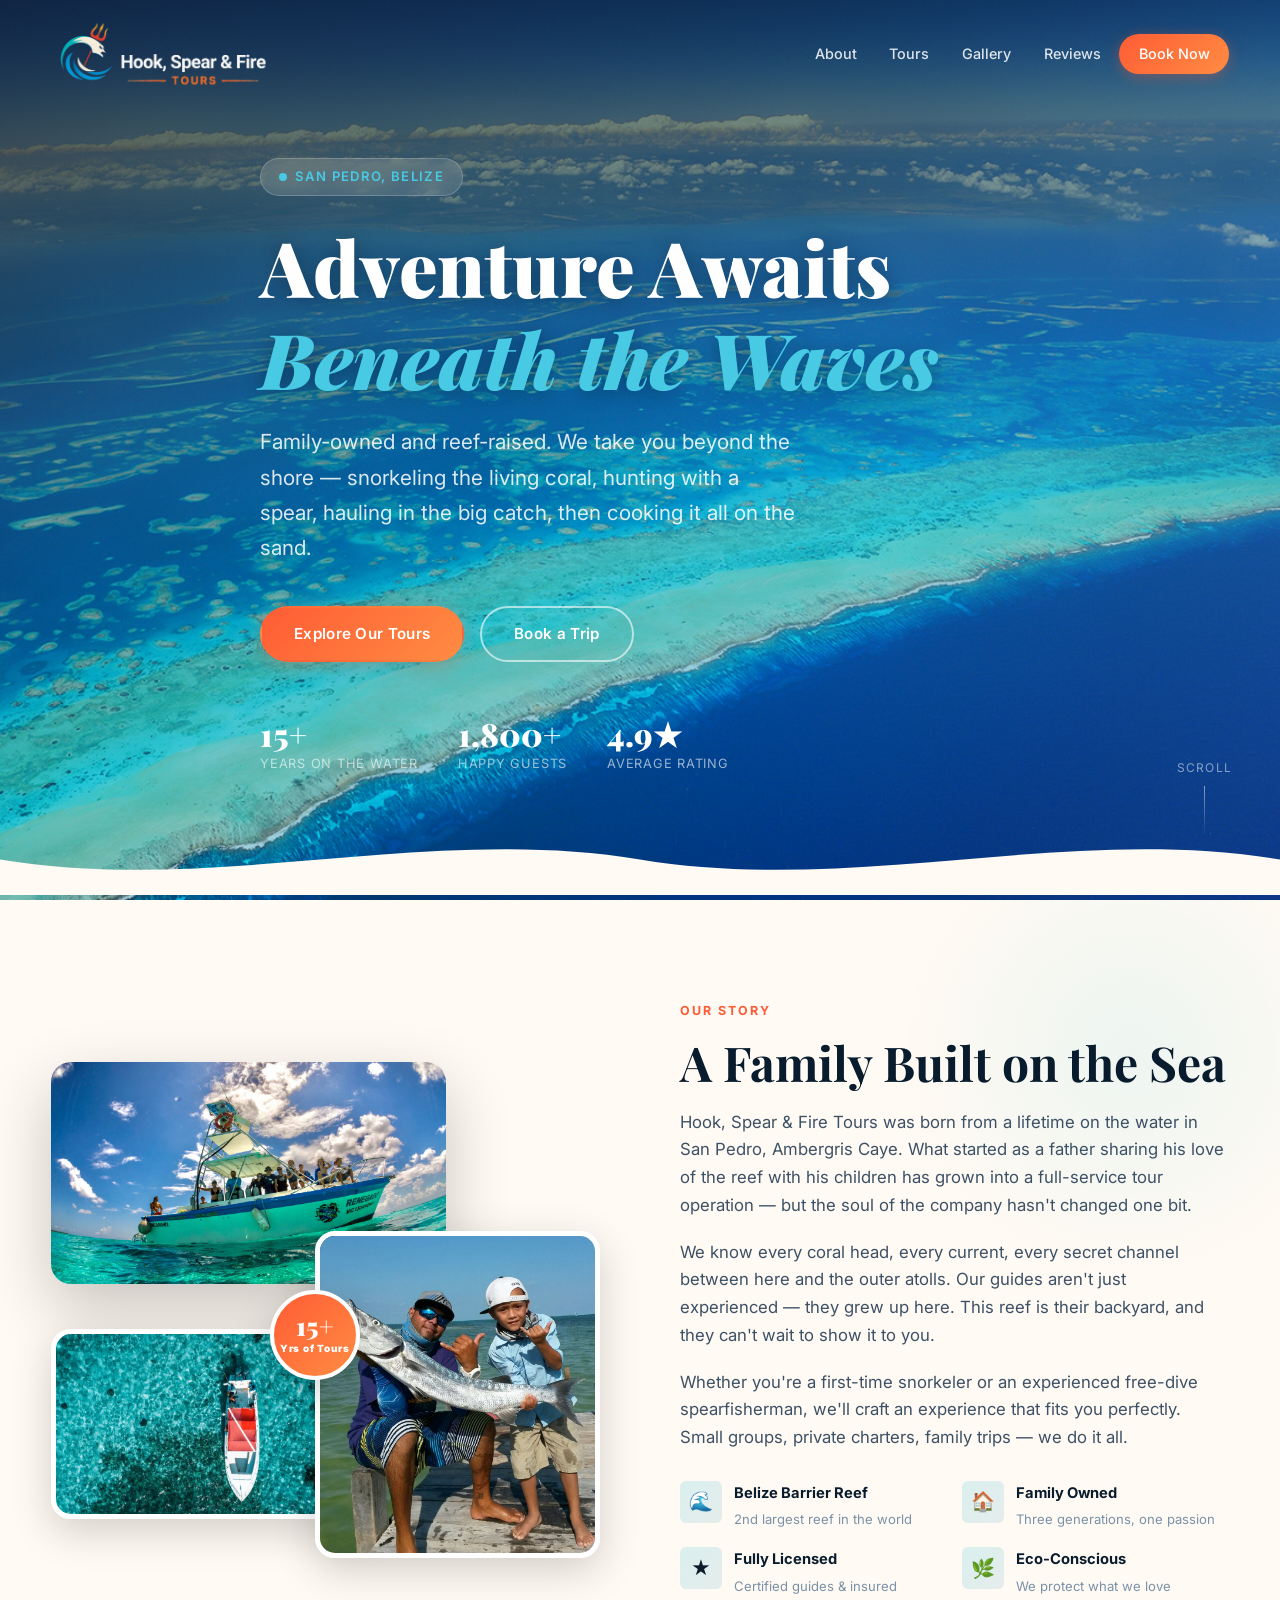
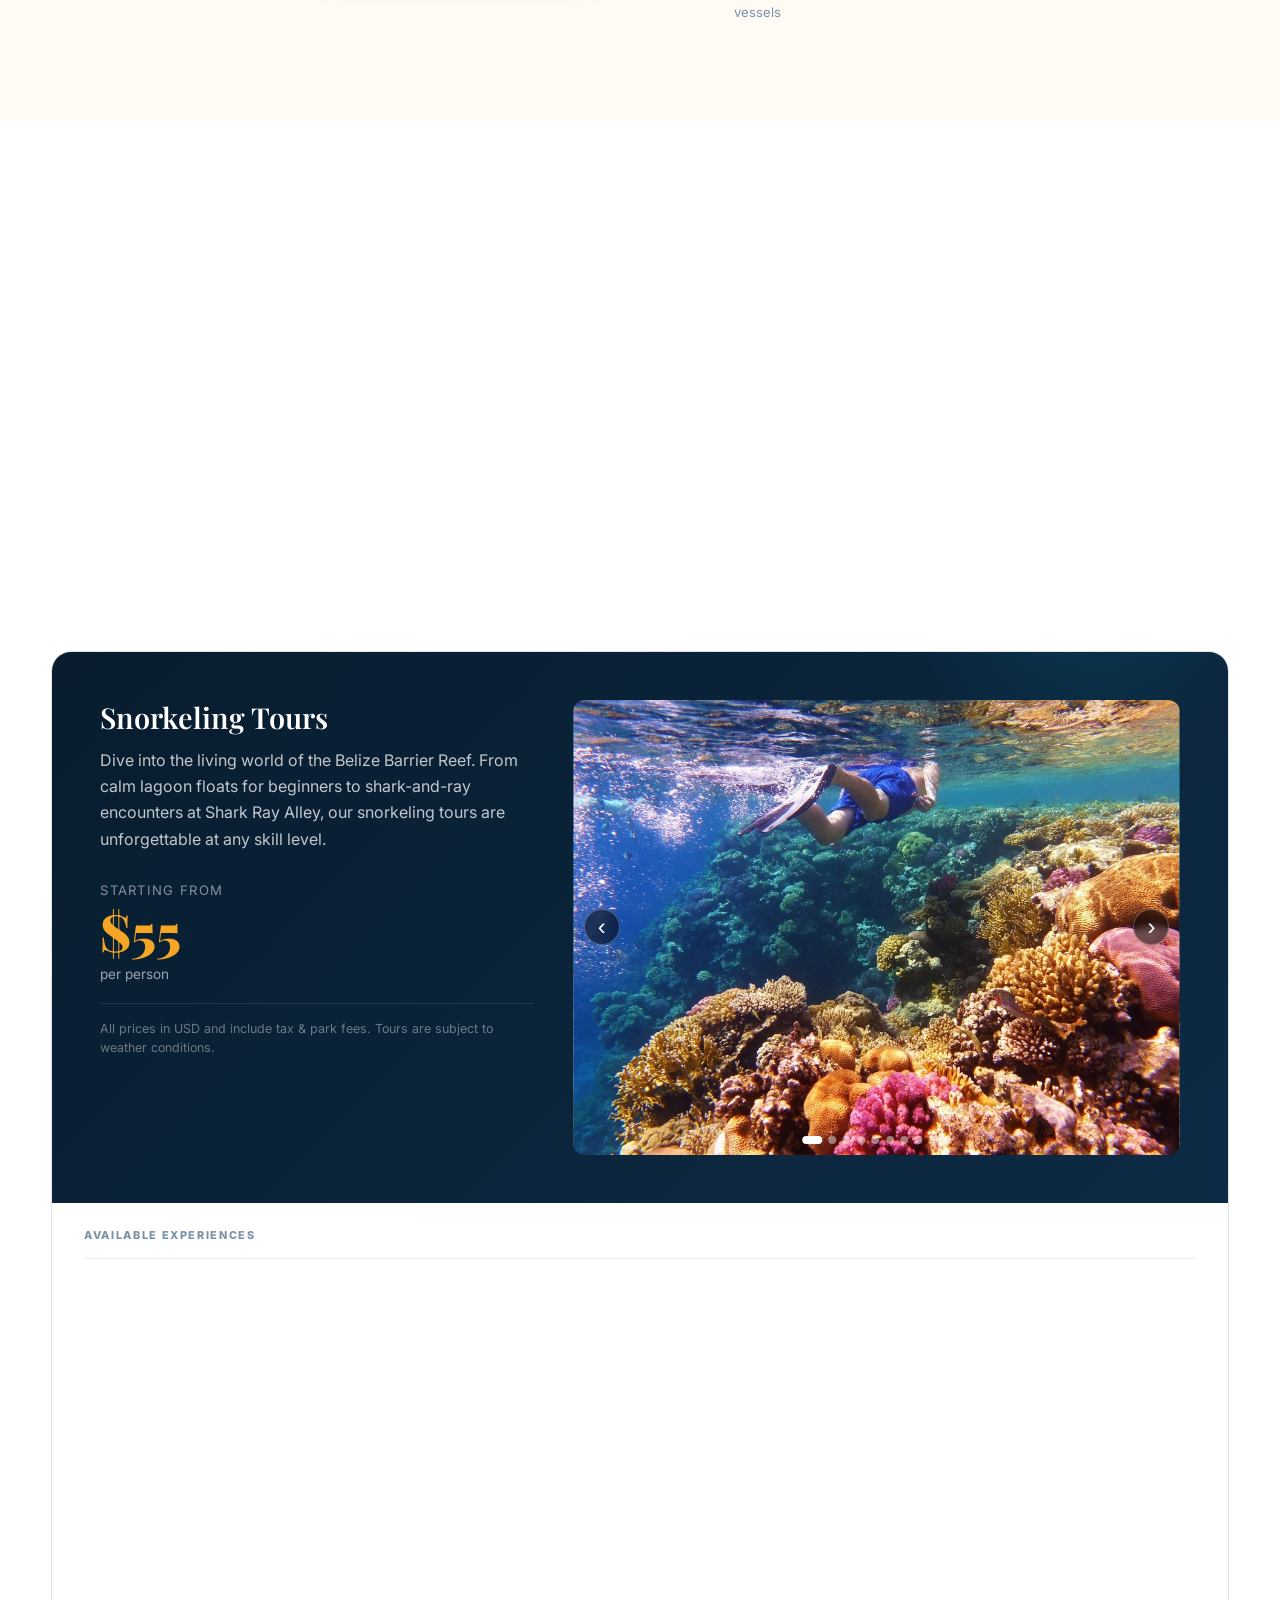
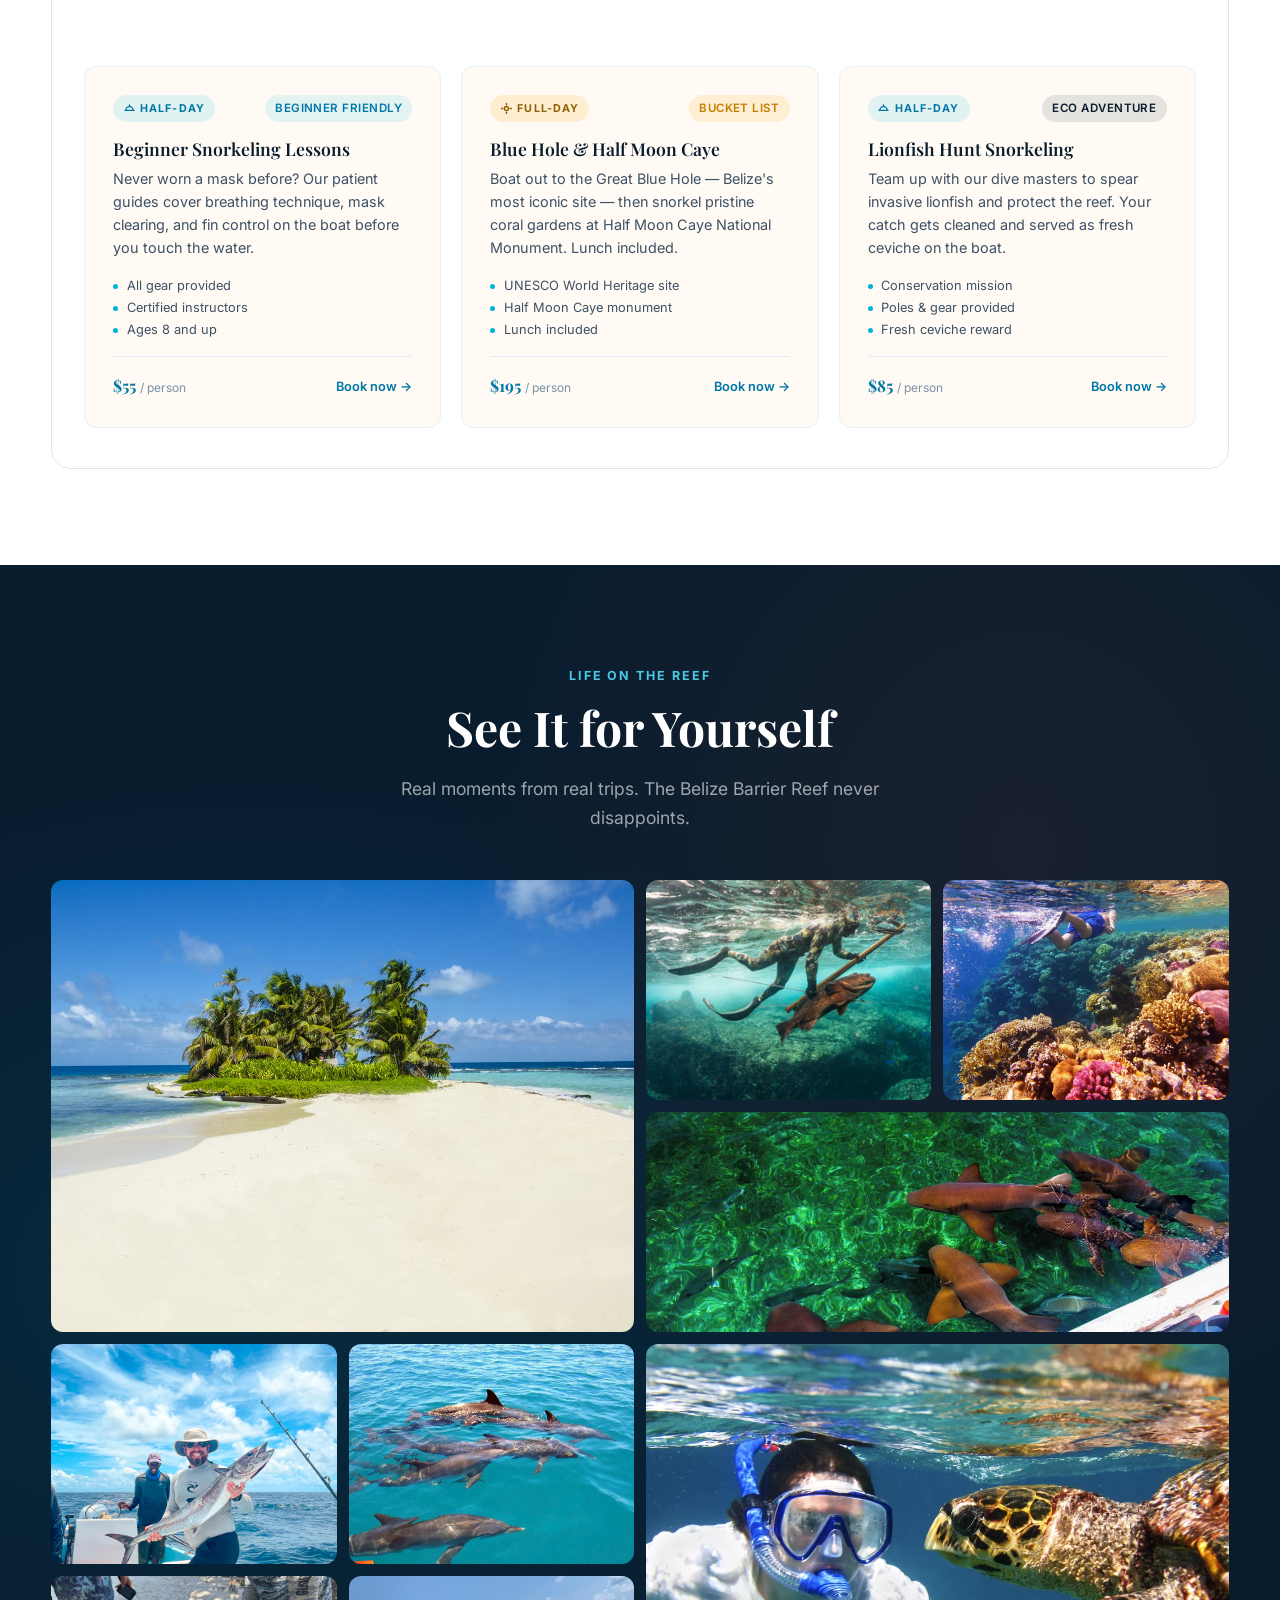
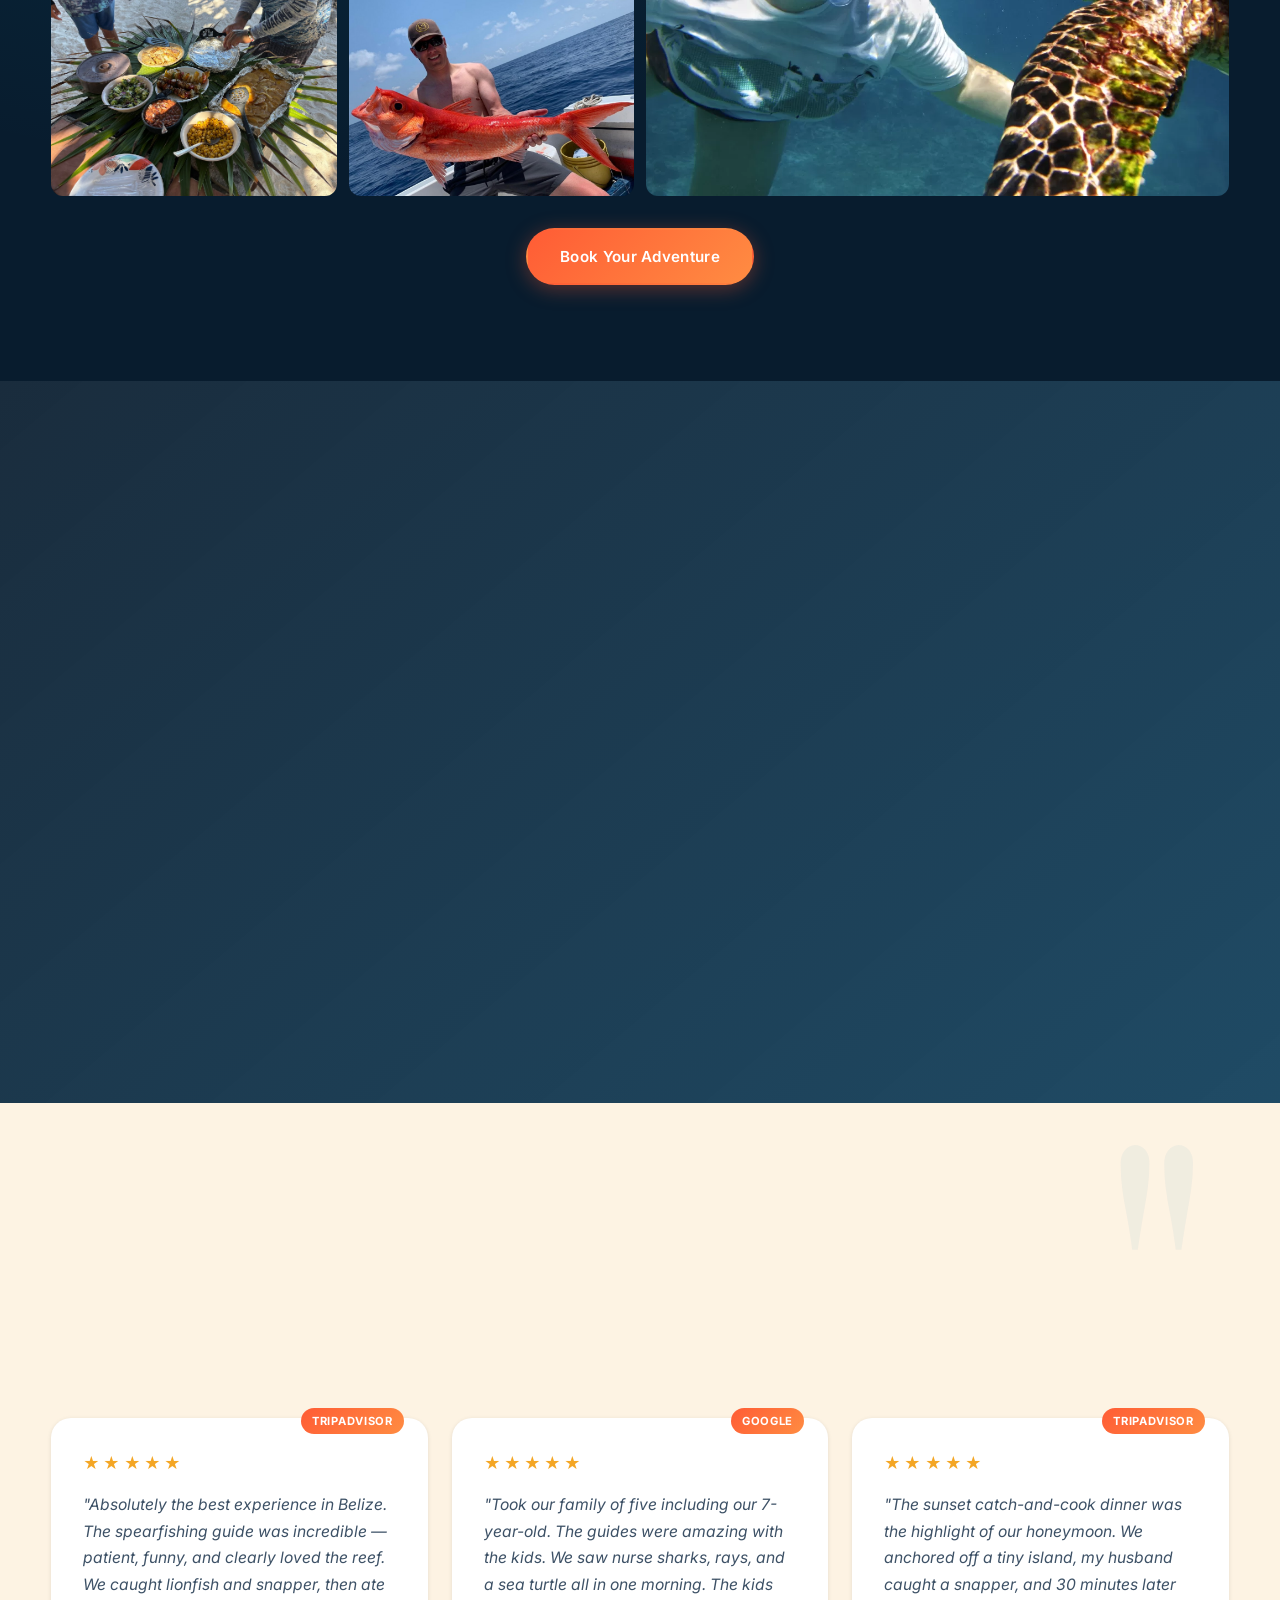
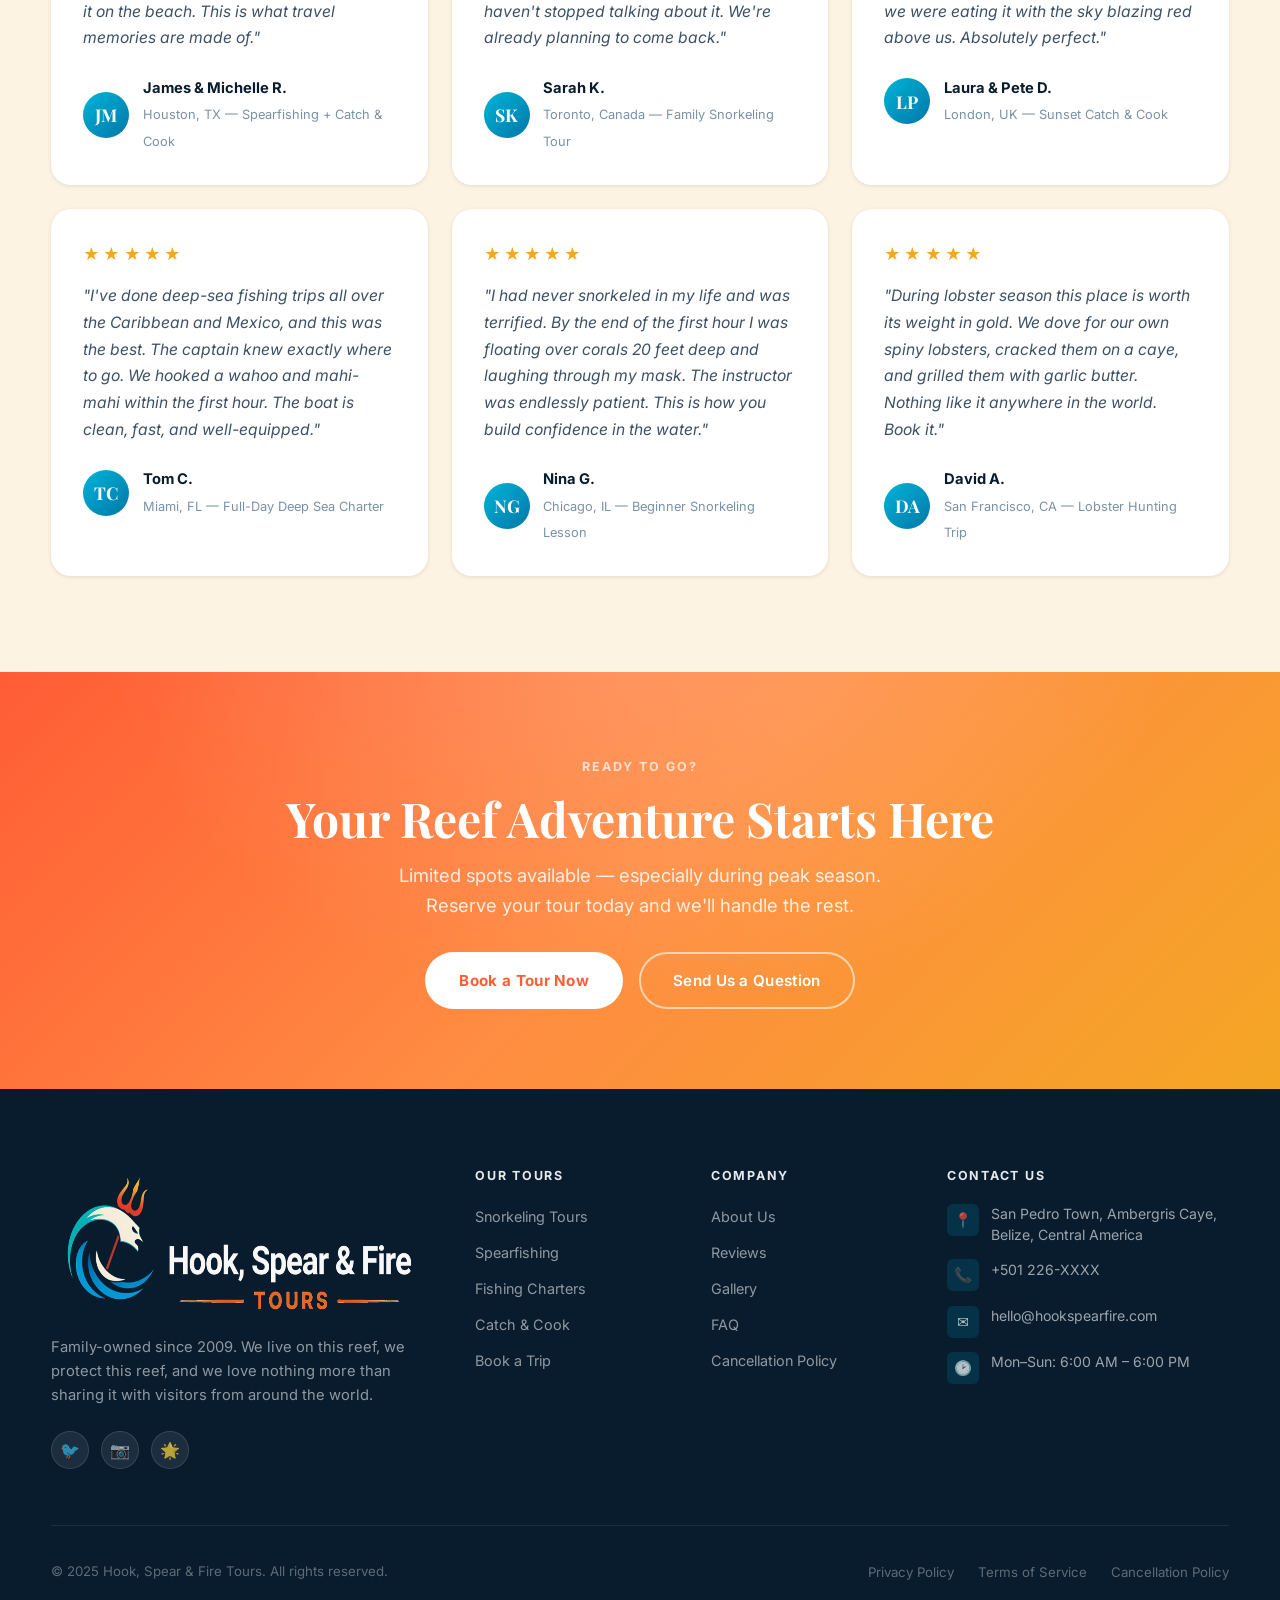
==== index.html @ 19c4b0c5 "Fix Book Now links, update gallery with local images, add lightbox nav - Fix all 24 card Book Now bu" ====
<!DOCTYPE html>
<html lang="en">
<head>
  <meta charset="UTF-8" />
  <meta name="viewport" content="width=device-width, initial-scale=1.0" />
  <meta name="description" content="Hook, Spear &amp; Fire Tours — Premium snorkeling, spearfishing, fishing charters and catch-and-cook experiences in San Pedro, Belize." />
  <title>Hook, Spear &amp; Fire Tours | San Pedro, Belize</title>
  <link rel="stylesheet" href="style.css" />
  <link rel="preconnect" href="https://fonts.googleapis.com" />
  <link rel="preconnect" href="https://fonts.gstatic.com" crossorigin />
  <link href="https://fonts.googleapis.com/css2?family=Playfair+Display:ital,wght@0,400;0,600;0,700;0,900;1,400;1,700&family=Inter:wght@300;400;500;600;700&display=swap" rel="stylesheet" />
</head>
<body>

<!-- ============================================================
     NAVIGATION
     ============================================================ -->
<nav class="navbar" id="navbar">
  <div class="container nav-inner">
    <a href="index.html" class="nav-logo">
      <img src="images/Hook, Spear &amp; Fire Logo.png" alt="Hook, Spear &amp; Fire Tours" class="nav-logo-img" />
    </a>

    <ul class="nav-links" id="navLinks">
      <li><a href="#about">About</a></li>
      <li><a href="#services">Tours</a></li>
      <li><a href="#gallery">Gallery</a></li>
      <li><a href="#testimonials">Reviews</a></li>
      <li><a href="reservations.html" class="nav-cta">Book Now</a></li>
    </ul>

    <button class="nav-toggle" id="navToggle" aria-label="Toggle menu">
      <span></span><span></span><span></span>
    </button>
  </div>
</nav>


<!-- ============================================================
     HERO
     ============================================================ -->
<header class="hero" id="hero">
  <div class="container hero-content">
    <a href="https://maps.app.goo.gl/5R1uLJou2xgLztv66" target="_blank" rel="noopener noreferrer" class="hero-badge">San Pedro, Belize</a>

    <h1>
      Adventure Awaits<br />
      <em>Beneath the Waves</em>
    </h1>

    <p class="hero-tagline">
      Family-owned and reef-raised. We take you beyond the shore —
      snorkeling the living coral, hunting with a spear, hauling in the
      big catch, then cooking it all on the sand.
    </p>

    <div class="hero-actions">
      <a href="#services" class="btn btn-primary">Explore Our Tours</a>
      <a href="reservations.html" class="btn btn-outline">Book a Trip</a>
    </div>

    <div class="hero-stats">
      <div class="hero-stat">
        <span class="hero-stat-number">15+</span>
        <span class="hero-stat-label">Years on the Water</span>
      </div>
      <div class="hero-stat">
        <span class="hero-stat-number">1,800+</span>
        <span class="hero-stat-label">Happy Guests</span>
      </div>
      <div class="hero-stat">
        <span class="hero-stat-number">4.9&#9733;</span>
        <span class="hero-stat-label">Average Rating</span>
      </div>
    </div>
  </div>

  <!-- Wave transition -->
  <div class="hero-wave">
    <svg viewBox="0 0 1440 80" xmlns="http://www.w3.org/2000/svg" preserveAspectRatio="none">
      <path d="M0,40 C240,80 480,0 720,40 C960,80 1200,0 1440,40 L1440,80 L0,80 Z" fill="#fffaf3"/>
    </svg>
  </div>

  <div class="hero-scroll-hint">
    <span>Scroll</span>
    <div class="scroll-arrow"></div>
  </div>
</header>


<!-- ============================================================
     ABOUT
     ============================================================ -->
<section class="about" id="about">
  <div class="container about-grid">

    <div class="about-images fade-up">
      <img
        src="images/our-story2.jpg"
        alt="Crystal clear Caribbean waters near San Pedro Belize"
        class="about-img-main"
      />
      <img
        src="images/our-story1.jpg"
        alt="Our fishing boat on the Belize Barrier Reef"
        class="about-img-accent"
      />
      <img
        src="images/our-story3.jpg"
        alt="Adventures in San Pedro Belize"
        class="about-img-third"
      />
      <div class="about-badge">
        <span class="about-badge-number">15+</span>
        <span class="about-badge-text">Yrs of Tours</span>
      </div>
    </div>

    <div class="about-text fade-up">
      <span class="section-label">Our Story</span>
      <h2>A Family Built on the Sea</h2>
      <p>
        Hook, Spear &amp; Fire Tours was born from a lifetime on the water in
        San Pedro, Ambergris Caye. What started as a father sharing his love of
        the reef with his children has grown into a full-service tour operation —
        but the soul of the company hasn't changed one bit.
      </p>
      <p>
        We know every coral head, every current, every secret channel between
        here and the outer atolls. Our guides aren't just experienced — they
        grew up here. This reef is their backyard, and they can't wait to
        show it to you.
      </p>
      <p>
        Whether you're a first-time snorkeler or an experienced free-dive
        spearfisherman, we'll craft an experience that fits you perfectly.
        Small groups, private charters, family trips — we do it all.
      </p>

      <div class="about-highlights">
        <div class="about-highlight">
          <div class="highlight-icon">&#127754;</div>
          <div class="highlight-text">
            <strong>Belize Barrier Reef</strong>
            <span>2nd largest reef in the world</span>
          </div>
        </div>
        <div class="about-highlight">
          <div class="highlight-icon">&#127968;</div>
          <div class="highlight-text">
            <strong>Family Owned</strong>
            <span>Three generations, one passion</span>
          </div>
        </div>
        <div class="about-highlight">
          <div class="highlight-icon">&#9733;</div>
          <div class="highlight-text">
            <strong>Fully Licensed</strong>
            <span>Certified guides &amp; insured vessels</span>
          </div>
        </div>
        <div class="about-highlight">
          <div class="highlight-icon">&#127807;</div>
          <div class="highlight-text">
            <strong>Eco-Conscious</strong>
            <span>We protect what we love</span>
          </div>
        </div>
      </div>
    </div>

  </div>
</section>


<!-- ============================================================
     SERVICES
     ============================================================ -->
<section class="services" id="services">
  <div class="container">
    <div class="centered fade-up">
      <span class="section-label">What We Offer</span>
      <h2 class="section-heading">Experiences for Every Adventurer</h2>
      <p class="section-subheading">
        From beginner-friendly snorkel tours to full-day spearfishing adventures,
        every trip is guided by people who love this ocean as much as you will.
      </p>
    </div>

    <!-- Tab Buttons -->
    <div class="services-tabs fade-up">

      <button class="tab-btn active" data-tab="snorkeling">
        <span class="tab-num">01</span>
        <svg class="tab-svg" viewBox="0 0 48 30" fill="none" xmlns="http://www.w3.org/2000/svg" aria-hidden="true">
          <rect x="2" y="5" width="44" height="20" rx="7" stroke="currentColor" stroke-width="2"/>
          <circle cx="15" cy="15" r="6.5" stroke="currentColor" stroke-width="2"/>
          <circle cx="33" cy="15" r="6.5" stroke="currentColor" stroke-width="2"/>
          <line x1="21.5" y1="15" x2="26.5" y2="15" stroke="currentColor" stroke-width="2" stroke-linecap="round"/>
        </svg>
        <span class="tab-label">Snorkeling Tours</span>
      </button>

      <button class="tab-btn" data-tab="spearfishing">
        <span class="tab-num">02</span>
        <svg class="tab-svg" viewBox="0 0 32 44" fill="none" xmlns="http://www.w3.org/2000/svg" aria-hidden="true">
          <line x1="16" y1="2" x2="16" y2="42" stroke="currentColor" stroke-width="2.5" stroke-linecap="round"/>
          <line x1="4" y1="18" x2="28" y2="18" stroke="currentColor" stroke-width="2" stroke-linecap="round"/>
          <line x1="4" y1="2" x2="4" y2="18" stroke="currentColor" stroke-width="2" stroke-linecap="round"/>
          <line x1="28" y1="2" x2="28" y2="18" stroke="currentColor" stroke-width="2" stroke-linecap="round"/>
        </svg>
        <span class="tab-label">Spearfishing</span>
      </button>

      <button class="tab-btn" data-tab="fishing">
        <span class="tab-num">03</span>
        <svg class="tab-svg" viewBox="0 0 44 48" fill="none" xmlns="http://www.w3.org/2000/svg" aria-hidden="true">
          <line x1="6" y1="2" x2="40" y2="26" stroke="currentColor" stroke-width="2.5" stroke-linecap="round"/>
          <line x1="40" y1="26" x2="34" y2="38" stroke="currentColor" stroke-width="1.5" stroke-linecap="round"/>
          <path d="M34 38 C34 45 42 45 42 38" stroke="currentColor" stroke-width="2" stroke-linecap="round" fill="none"/>
          <line x1="42" y1="38" x2="38" y2="36" stroke="currentColor" stroke-width="2" stroke-linecap="round"/>
        </svg>
        <span class="tab-label">Fishing Charters</span>
      </button>

      <button class="tab-btn" data-tab="catchcook">
        <span class="tab-num">04</span>
        <svg class="tab-svg" viewBox="0 0 28 40" fill="none" xmlns="http://www.w3.org/2000/svg" aria-hidden="true">
          <path d="M14 38 C6 38 4 30 8 22 C10 18 10 14 8 10 C13 14 14 20 16 18 C18 14 18 8 14 4 C24 12 24 28 20 34 C22 30 22 22 20 18 C24 26 24 36 14 38 Z" stroke="currentColor" stroke-width="2" stroke-linejoin="round" fill="none"/>
        </svg>
        <span class="tab-label">Catch &amp; Cook</span>
      </button>

    </div>

    <!-- ---- SNORKELING PANEL ---- -->
    <div class="service-panel active" id="tab-snorkeling">
      <div class="service-panel-header">
        <div class="panel-header-top">
          <div class="panel-header-text">
            <h3>Snorkeling Tours</h3>
            <p>
              Dive into the living world of the Belize Barrier Reef.
              From calm lagoon floats for beginners to shark-and-ray
              encounters at Shark Ray Alley, our snorkeling tours are
              unforgettable at any skill level.
            </p>
          </div>
          <div class="panel-price-range">
            <span class="price-from">Starting From</span>
            <span class="price-value">$55</span>
            <span class="price-unit">per person</span>
            <p class="price-note">All prices in USD and include tax &amp; park fees. Tours are subject to weather conditions.</p>
          </div>
        </div>
        <div class="panel-carousel">
          <div class="carousel-track">
            <img src="images/snorkel1.jpg"   alt="Snorkeling the Belize Barrier Reef" loading="lazy" />
            <img src="images/snorkel2.webp"  alt="Tropical coral reef underwater" loading="lazy" />
            <img src="images/snorkel3.jpg"   alt="Colourful reef fish in clear water" loading="lazy" />
            <img src="images/snorkel4.webp"  alt="Diver exploring coral gardens" loading="lazy" />
            <img src="images/snorkel5.webp"  alt="Sea turtle gliding over the reef" loading="lazy" />
            <img src="images/snorkel6.avif"  alt="Nurse sharks at Shark Ray Alley" loading="lazy" />
            <img src="images/snorkel7.jpg"   alt="Snorkeler above vibrant coral" loading="lazy" />
            <img src="images/snorkel8.jpg"   alt="Crystal-clear Caribbean waters" loading="lazy" />
            <img src="images/snorkel9.jpg"   alt="Reef life at Half Moon Caye" loading="lazy" />
            <img src="images/snorkel10.jpg"  alt="Snorkeling at the Great Blue Hole" loading="lazy" />
          </div>
          <button class="carousel-btn carousel-prev" aria-label="Previous photo">&#8249;</button>
          <button class="carousel-btn carousel-next" aria-label="Next photo">&#8250;</button>
          <div class="carousel-dots">
            <button class="carousel-dot active"></button>
            <button class="carousel-dot"></button>
            <button class="carousel-dot"></button>
            <button class="carousel-dot"></button>
            <button class="carousel-dot"></button>
            <button class="carousel-dot"></button>
            <button class="carousel-dot"></button>
            <button class="carousel-dot"></button>
            <button class="carousel-dot"></button>
            <button class="carousel-dot"></button>
          </div>
        </div>
      </div>
      <div class="services-grid">

        <div class="service-card fade-up">
          <div class="card-top">
            <span class="duration-badge duration-full">
              <svg viewBox="0 0 12 12" fill="none" aria-hidden="true"><circle cx="6" cy="6" r="2.2" stroke="currentColor" stroke-width="1.5"/><line x1="6" y1="0.5" x2="6" y2="2" stroke="currentColor" stroke-width="1.5" stroke-linecap="round"/><line x1="6" y1="10" x2="6" y2="11.5" stroke="currentColor" stroke-width="1.5" stroke-linecap="round"/><line x1="0.5" y1="6" x2="2" y2="6" stroke="currentColor" stroke-width="1.5" stroke-linecap="round"/><line x1="10" y1="6" x2="11.5" y2="6" stroke="currentColor" stroke-width="1.5" stroke-linecap="round"/></svg>
              Full-day
            </span>
            <span class="service-tag tag-popular">Best Value</span>
          </div>
          <h4>Multi-stop Reef Adventure</h4>
          <p>Hit four of the reef's best spots in one big day — Hol Chan Marine Reserve, Shark Ray Alley, Mexico Rocks, and a secluded outer-reef coral garden.</p>
          <ul class="card-highlights">
            <li>4 distinct reef sites</li>
            <li>Gear &amp; lunch included</li>
            <li>Max 10 guests</li>
          </ul>
          <div class="service-card-footer">
            <div class="service-price">$125 <span>/ person</span></div>
            <a href="reservations.html" class="card-book-btn">Book now →</a>
          </div>
        </div>

        <div class="service-card fade-up">
          <div class="card-top">
            <span class="duration-badge duration-half">
              <svg viewBox="0 0 12 12" fill="none" aria-hidden="true"><line x1="1" y1="8" x2="11" y2="8" stroke="currentColor" stroke-width="1.5" stroke-linecap="round"/><path d="M2 8 A4 4 0 0 1 10 8" stroke="currentColor" stroke-width="1.5" stroke-linecap="round" fill="none"/><line x1="6" y1="2" x2="6" y2="3.5" stroke="currentColor" stroke-width="1.5" stroke-linecap="round"/></svg>
              Half-day
            </span>
            <span class="service-tag tag-popular">Most Popular</span>
          </div>
          <h4>Guided Reef Snorkeling</h4>
          <p>A certified reef naturalist leads your small group through the living heart of the Belize Barrier Reef, naming every creature you encounter.</p>
          <ul class="card-highlights">
            <li>Max 8 guests</li>
            <li>All gear included</li>
            <li>Family friendly</li>
          </ul>
          <div class="service-card-footer">
            <div class="service-price">$65 <span>/ person</span></div>
            <a href="reservations.html" class="card-book-btn">Book now →</a>
          </div>
        </div>

        <div class="service-card fade-up">
          <div class="card-top">
            <span class="duration-badge duration-half">
              <svg viewBox="0 0 12 12" fill="none" aria-hidden="true"><line x1="1" y1="8" x2="11" y2="8" stroke="currentColor" stroke-width="1.5" stroke-linecap="round"/><path d="M2 8 A4 4 0 0 1 10 8" stroke="currentColor" stroke-width="1.5" stroke-linecap="round" fill="none"/><line x1="6" y1="2" x2="6" y2="3.5" stroke="currentColor" stroke-width="1.5" stroke-linecap="round"/></svg>
              Half-day
            </span>
            <span class="service-tag tag-adventure">Thrilling</span>
          </div>
          <h4>Shark, Ray &amp; Turtle Snorkeling</h4>
          <p>Drift over nurse sharks and southern stingrays at Shark Ray Alley, then glide above sea turtle feeding grounds. An unmissable encounter.</p>
          <ul class="card-highlights">
            <li>Nurse sharks &amp; rays</li>
            <li>Sea turtle grounds</li>
            <li>Protected marine reserve</li>
          </ul>
          <div class="service-card-footer">
            <div class="service-price">$75 <span>/ person</span></div>
            <a href="reservations.html" class="card-book-btn">Book now →</a>
          </div>
        </div>

        <div class="service-card fade-up">
          <div class="card-top">
            <span class="duration-badge duration-half">
              <svg viewBox="0 0 12 12" fill="none" aria-hidden="true"><line x1="1" y1="8" x2="11" y2="8" stroke="currentColor" stroke-width="1.5" stroke-linecap="round"/><path d="M2 8 A4 4 0 0 1 10 8" stroke="currentColor" stroke-width="1.5" stroke-linecap="round" fill="none"/><line x1="6" y1="2" x2="6" y2="3.5" stroke="currentColor" stroke-width="1.5" stroke-linecap="round"/></svg>
              Half-day
            </span>
            <span class="service-tag tag-family">Beginner Friendly</span>
          </div>
          <h4>Beginner Snorkeling Lessons</h4>
          <p>Never worn a mask before? Our patient guides cover breathing technique, mask clearing, and fin control on the boat before you touch the water.</p>
          <ul class="card-highlights">
            <li>All gear provided</li>
            <li>Certified instructors</li>
            <li>Ages 8 and up</li>
          </ul>
          <div class="service-card-footer">
            <div class="service-price">$55 <span>/ person</span></div>
            <a href="reservations.html" class="card-book-btn">Book now →</a>
          </div>
        </div>

        <div class="service-card fade-up">
          <div class="card-top">
            <span class="duration-badge duration-full">
              <svg viewBox="0 0 12 12" fill="none" aria-hidden="true"><circle cx="6" cy="6" r="2.2" stroke="currentColor" stroke-width="1.5"/><line x1="6" y1="0.5" x2="6" y2="2" stroke="currentColor" stroke-width="1.5" stroke-linecap="round"/><line x1="6" y1="10" x2="6" y2="11.5" stroke="currentColor" stroke-width="1.5" stroke-linecap="round"/><line x1="0.5" y1="6" x2="2" y2="6" stroke="currentColor" stroke-width="1.5" stroke-linecap="round"/><line x1="10" y1="6" x2="11.5" y2="6" stroke="currentColor" stroke-width="1.5" stroke-linecap="round"/></svg>
              Full-day
            </span>
            <span class="service-tag tag-seasonal">Bucket List</span>
          </div>
          <h4>Blue Hole &amp; Half Moon Caye</h4>
          <p>Boat out to the Great Blue Hole — Belize's most iconic site — then snorkel pristine coral gardens at Half Moon Caye National Monument. Lunch included.</p>
          <ul class="card-highlights">
            <li>UNESCO World Heritage site</li>
            <li>Half Moon Caye monument</li>
            <li>Lunch included</li>
          </ul>
          <div class="service-card-footer">
            <div class="service-price">$195 <span>/ person</span></div>
            <a href="reservations.html" class="card-book-btn">Book now →</a>
          </div>
        </div>

        <div class="service-card fade-up">
          <div class="card-top">
            <span class="duration-badge duration-half">
              <svg viewBox="0 0 12 12" fill="none" aria-hidden="true"><line x1="1" y1="8" x2="11" y2="8" stroke="currentColor" stroke-width="1.5" stroke-linecap="round"/><path d="M2 8 A4 4 0 0 1 10 8" stroke="currentColor" stroke-width="1.5" stroke-linecap="round" fill="none"/><line x1="6" y1="2" x2="6" y2="3.5" stroke="currentColor" stroke-width="1.5" stroke-linecap="round"/></svg>
              Half-day
            </span>
            <span class="service-tag tag-adventure">Eco Adventure</span>
          </div>
          <h4>Lionfish Hunt Snorkeling</h4>
          <p>Team up with our dive masters to spear invasive lionfish and protect the reef. Your catch gets cleaned and served as fresh ceviche on the boat.</p>
          <ul class="card-highlights">
            <li>Conservation mission</li>
            <li>Poles &amp; gear provided</li>
            <li>Fresh ceviche reward</li>
          </ul>
          <div class="service-card-footer">
            <div class="service-price">$85 <span>/ person</span></div>
            <a href="reservations.html" class="card-book-btn">Book now →</a>
          </div>
        </div>

      </div>
    </div><!-- /snorkeling panel -->

    <!-- ---- SPEARFISHING PANEL ---- -->
    <div class="service-panel" id="tab-spearfishing">
      <div class="service-panel-header">
        <div class="panel-header-top">
          <div class="panel-header-text">
            <h3>Spearfishing Experiences</h3>
            <p>
              The most primal way to connect with the ocean. Learn
              to freedive and hunt sustainably on one of the richest
              reefs in the Caribbean. All levels welcome — our
              guides have decades of experience.
            </p>
          </div>
          <div class="panel-price-range">
            <span class="price-from">Starting From</span>
            <span class="price-value">$95</span>
            <span class="price-unit">per person</span>
            <p class="price-note">All prices in USD and include tax &amp; park fees. Tours are subject to weather conditions.</p>
          </div>
        </div>
        <div class="panel-carousel">
          <div class="carousel-track">
            <img src="images/spear1.jpeg"  alt="Spearfishing on the Belize reef" loading="lazy" />
            <img src="images/spear2.jpg"   alt="Freediver hunting underwater" loading="lazy" />
            <img src="images/spear3.avif"  alt="Spearfisher on the coral reef" loading="lazy" />
            <img src="images/spear4.jpg"   alt="Underwater spearfishing action" loading="lazy" />
            <img src="images/spear5.jpg"   alt="Reef hunting in clear water" loading="lazy" />
            <img src="images/spear6.jpg"   alt="Spearfisher with catch" loading="lazy" />
            <img src="images/spear7.jpg"   alt="Freediving depth on the reef" loading="lazy" />
            <img src="images/spear8.webp"  alt="Spearfishing guide in the ocean" loading="lazy" />
            <img src="images/spear10.jpg"  alt="Lionfish hunting underwater" loading="lazy" />
            <img src="images/spear11.avif" alt="Caribbean reef spearfishing" loading="lazy" />
            <img src="images/spear12.jpg"  alt="Lobster hunting on the reef" loading="lazy" />
            <img src="images/spear13.jpg"  alt="Catch and cook spearfishing" loading="lazy" />
            <img src="images/spear14.webp" alt="Blue-water spearfishing adventure" loading="lazy" />
          </div>
          <button class="carousel-btn carousel-prev" aria-label="Previous photo">&#8249;</button>
          <button class="carousel-btn carousel-next" aria-label="Next photo">&#8250;</button>
          <div class="carousel-dots">
            <button class="carousel-dot active"></button>
            <button class="carousel-dot"></button>
            <button class="carousel-dot"></button>
            <button class="carousel-dot"></button>
            <button class="carousel-dot"></button>
            <button class="carousel-dot"></button>
            <button class="carousel-dot"></button>
            <button class="carousel-dot"></button>
            <button class="carousel-dot"></button>
            <button class="carousel-dot"></button>
            <button class="carousel-dot"></button>
            <button class="carousel-dot"></button>
            <button class="carousel-dot"></button>
          </div>
        </div>
      </div>
      <div class="services-grid">

        <div class="service-card fade-up">
          <div class="card-top">
            <span class="duration-badge duration-half">
              <svg viewBox="0 0 12 12" fill="none" aria-hidden="true"><line x1="1" y1="8" x2="11" y2="8" stroke="currentColor" stroke-width="1.5" stroke-linecap="round"/><path d="M2 8 A4 4 0 0 1 10 8" stroke="currentColor" stroke-width="1.5" stroke-linecap="round" fill="none"/><line x1="6" y1="2" x2="6" y2="3.5" stroke="currentColor" stroke-width="1.5" stroke-linecap="round"/></svg>
              Half-day
            </span>
            <span class="level-badge level-beginner">Beginner</span>
          </div>
          <h4>Beginner Spearfishing Lessons</h4>
          <p>A hands-on introduction to spearfishing. Learn breath-hold diving, spear safety, and fish identification on the boat before entering the shallows.</p>
          <div class="card-stat-strip">
            <div class="stat-item">
              <span class="stat-label">Max Depth</span>
              <span class="stat-value">20 ft</span>
            </div>
          </div>
          <ul class="card-highlights">
            <li>All gear provided</li>
            <li>On-boat safety briefing first</li>
            <li>Ages 16 and up</li>
          </ul>
          <div class="service-card-footer">
            <div class="service-price">$95 <span>/ person</span></div>
            <a href="reservations.html" class="card-book-btn">Book now →</a>
          </div>
        </div>

        <div class="service-card fade-up">
          <div class="card-top">
            <span class="duration-badge duration-half">
              <svg viewBox="0 0 12 12" fill="none" aria-hidden="true"><line x1="1" y1="8" x2="11" y2="8" stroke="currentColor" stroke-width="1.5" stroke-linecap="round"/><path d="M2 8 A4 4 0 0 1 10 8" stroke="currentColor" stroke-width="1.5" stroke-linecap="round" fill="none"/><line x1="6" y1="2" x2="6" y2="3.5" stroke="currentColor" stroke-width="1.5" stroke-linecap="round"/></svg>
              Half-day
            </span>
            <span class="level-badge level-intermediate">Intermediate</span>
          </div>
          <h4>Guided Reef Spearfishing</h4>
          <p>Head out with an expert local guide who knows exactly where the fish are. Build your skills and confidence in a real reef hunting environment.</p>
          <div class="card-stat-strip">
            <div class="stat-item">
              <span class="stat-label">Max Depth</span>
              <span class="stat-value">50 ft</span>
            </div>
          </div>
          <ul class="card-highlights">
            <li>Expert local guide</li>
            <li>Reef &amp; fish ID included</li>
            <li>All gear provided</li>
          </ul>
          <div class="service-card-footer">
            <div class="service-price">$145 <span>/ person</span></div>
            <a href="reservations.html" class="card-book-btn">Book now →</a>
          </div>
        </div>

        <div class="service-card fade-up">
          <div class="card-top">
            <span class="duration-badge duration-full">
              <svg viewBox="0 0 12 12" fill="none" aria-hidden="true"><circle cx="6" cy="6" r="2.2" stroke="currentColor" stroke-width="1.5"/><line x1="6" y1="0.5" x2="6" y2="2" stroke="currentColor" stroke-width="1.5" stroke-linecap="round"/><line x1="6" y1="10" x2="6" y2="11.5" stroke="currentColor" stroke-width="1.5" stroke-linecap="round"/><line x1="0.5" y1="6" x2="2" y2="6" stroke="currentColor" stroke-width="1.5" stroke-linecap="round"/><line x1="10" y1="6" x2="11.5" y2="6" stroke="currentColor" stroke-width="1.5" stroke-linecap="round"/></svg>
              Full-day
            </span>
            <span class="level-badge level-advanced">Advanced</span>
          </div>
          <h4>Blue-Water Spearfishing</h4>
          <p>Push into open water for pelagic species — wahoo, mahi-mahi, and tuna. A full-day freedive hunt for experienced, confident breath-hold divers only.</p>
          <div class="card-stat-strip">
            <div class="stat-item">
              <span class="stat-label">Max Depth</span>
              <span class="stat-value">90 ft</span>
            </div>
          </div>
          <ul class="card-highlights">
            <li>Wahoo, mahi-mahi &amp; tuna</li>
            <li>Open ocean hunting</li>
            <li>Experienced divers only</li>
          </ul>
          <div class="service-card-footer">
            <div class="service-price">$225 <span>/ person</span></div>
            <a href="reservations.html" class="card-book-btn">Book now →</a>
          </div>
        </div>

        <div class="service-card fade-up">
          <div class="card-top">
            <span class="duration-badge duration-half">
              <svg viewBox="0 0 12 12" fill="none" aria-hidden="true"><line x1="1" y1="8" x2="11" y2="8" stroke="currentColor" stroke-width="1.5" stroke-linecap="round"/><path d="M2 8 A4 4 0 0 1 10 8" stroke="currentColor" stroke-width="1.5" stroke-linecap="round" fill="none"/><line x1="6" y1="2" x2="6" y2="3.5" stroke="currentColor" stroke-width="1.5" stroke-linecap="round"/></svg>
              Half-day
            </span>
            <span class="level-badge level-intermediate">Intermediate</span>
          </div>
          <h4>Lionfish Hunt</h4>
          <p>Help protect the Belize Barrier Reef by targeting invasive lionfish. Your catch gets cleaned and cooked on the boat — conservation never tasted so good.</p>
          <div class="card-stat-strip">
            <div class="stat-item">
              <span class="stat-label">Max Depth</span>
              <span class="stat-value">50 ft</span>
            </div>
          </div>
          <ul class="card-highlights">
            <li>Conservation mission</li>
            <li>Poles &amp; gear provided</li>
            <li>Fresh ceviche on the boat</li>
          </ul>
          <div class="service-card-footer">
            <div class="service-price">$85 <span>/ person</span></div>
            <a href="reservations.html" class="card-book-btn">Book now →</a>
          </div>
        </div>

        <div class="service-card fade-up">
          <div class="card-top">
            <span class="duration-badge duration-full">
              <svg viewBox="0 0 12 12" fill="none" aria-hidden="true"><circle cx="6" cy="6" r="2.2" stroke="currentColor" stroke-width="1.5"/><line x1="6" y1="0.5" x2="6" y2="2" stroke="currentColor" stroke-width="1.5" stroke-linecap="round"/><line x1="6" y1="10" x2="6" y2="11.5" stroke="currentColor" stroke-width="1.5" stroke-linecap="round"/><line x1="0.5" y1="6" x2="2" y2="6" stroke="currentColor" stroke-width="1.5" stroke-linecap="round"/><line x1="10" y1="6" x2="11.5" y2="6" stroke="currentColor" stroke-width="1.5" stroke-linecap="round"/></svg>
              Full-day
            </span>
            <span class="level-badge level-intermediate">Intermediate</span>
          </div>
          <h4>Lobster Hunt <span class="card-seasonal-note">Seasonal</span></h4>
          <p>Caribbean spiny lobster season runs June 15 – Feb 14. Dive the reef ledges for your own lobster, then cook it fresh on the beach the same afternoon.</p>
          <div class="card-stat-strip">
            <div class="stat-item">
              <span class="stat-label">Max Depth</span>
              <span class="stat-value">35 ft</span>
            </div>
          </div>
          <ul class="card-highlights">
            <li>Jun 15 – Feb 14 only</li>
            <li>Caribbean spiny lobster</li>
            <li>Cooked on the beach</li>
          </ul>
          <div class="service-card-footer">
            <div class="service-price">$175 <span>/ person</span></div>
            <a href="reservations.html" class="card-book-btn">Book now →</a>
          </div>
        </div>

        <div class="service-card fade-up">
          <div class="card-top">
            <span class="duration-badge duration-full">
              <svg viewBox="0 0 12 12" fill="none" aria-hidden="true"><circle cx="6" cy="6" r="2.2" stroke="currentColor" stroke-width="1.5"/><line x1="6" y1="0.5" x2="6" y2="2" stroke="currentColor" stroke-width="1.5" stroke-linecap="round"/><line x1="6" y1="10" x2="6" y2="11.5" stroke="currentColor" stroke-width="1.5" stroke-linecap="round"/><line x1="0.5" y1="6" x2="2" y2="6" stroke="currentColor" stroke-width="1.5" stroke-linecap="round"/><line x1="10" y1="6" x2="11.5" y2="6" stroke="currentColor" stroke-width="1.5" stroke-linecap="round"/></svg>
              Full-day
            </span>
            <span class="level-badge level-all">All Levels</span>
          </div>
          <h4>Spearfishing Catch &amp; Cook</h4>
          <p>Spearfish your own meal alongside our guides, then let our chef prepare it on a private beach with local sides, fresh tortillas, and cold Belikin beer.</p>
          <div class="card-stat-strip">
            <div class="stat-item">
              <span class="stat-label">Max Depth</span>
              <span class="stat-value">50 ft</span>
            </div>
          </div>
          <ul class="card-highlights">
            <li>All skill levels welcome</li>
            <li>Chef-prepared on the beach</li>
            <li>Belikin beer included</li>
          </ul>
          <div class="service-card-footer">
            <div class="service-price">$195 <span>/ person</span></div>
            <a href="reservations.html" class="card-book-btn">Book now →</a>
          </div>
        </div>

      </div>
    </div><!-- /spearfishing panel -->

    <!-- ---- FISHING PANEL ---- -->
    <div class="service-panel" id="tab-fishing">
      <div class="service-panel-header">
        <div class="panel-header-top">
          <div class="panel-header-text">
            <h3>Fishing Charters</h3>
            <p>
              From calm reef casting to battling marlin in the deep
              blue, our captains know these waters intimately.
              Well-maintained vessels, top-quality gear, and cold
              drinks in the cooler.
            </p>
          </div>
          <div class="panel-price-range">
            <span class="price-from">Starting From</span>
            <span class="price-value">$525</span>
            <span class="price-unit">per charter</span>
            <p class="price-note">All prices in USD and include tax &amp; park fees. Tours are subject to weather conditions.</p>
          </div>
        </div>
        <div class="panel-carousel">
          <div class="carousel-track">
            <img src="images/fish1.jpg"   alt="Fishing on the Belize reef" loading="lazy" />
            <img src="images/fish2.webp"  alt="Fishing charter on calm waters" loading="lazy" />
            <img src="images/fish3.jpg"   alt="Deep-sea fishing offshore Belize" loading="lazy" />
            <img src="images/fish4.jpg"   alt="Angler with trophy catch" loading="lazy" />
            <img src="images/fish5.jpg"   alt="Fly fishing the Belize flats" loading="lazy" />
            <img src="images/fish6.jpg"   alt="Reef fishing at sunrise" loading="lazy" />
            <img src="images/fish7.webp"  alt="Bonefish on the flats" loading="lazy" />
            <img src="images/fish8.jpg"   alt="Fresh catch of the day" loading="lazy" />
            <img src="images/fish9.jpg"   alt="Caribbean fishing adventure" loading="lazy" />
            <img src="images/fish10.avif" alt="Catch and cook on the beach" loading="lazy" />
          </div>
          <button class="carousel-btn carousel-prev" aria-label="Previous photo">&#8249;</button>
          <button class="carousel-btn carousel-next" aria-label="Next photo">&#8250;</button>
          <div class="carousel-dots">
            <button class="carousel-dot active"></button>
            <button class="carousel-dot"></button>
            <button class="carousel-dot"></button>
            <button class="carousel-dot"></button>
            <button class="carousel-dot"></button>
            <button class="carousel-dot"></button>
            <button class="carousel-dot"></button>
            <button class="carousel-dot"></button>
            <button class="carousel-dot"></button>
            <button class="carousel-dot"></button>
          </div>
        </div>
      </div>
      <div class="services-grid">

        <div class="service-card fade-up">
          <div class="card-top">
            <span class="duration-badge duration-half">
              <svg viewBox="0 0 12 12" fill="none" aria-hidden="true"><line x1="1" y1="8" x2="11" y2="8" stroke="currentColor" stroke-width="1.5" stroke-linecap="round"/><path d="M2 8 A4 4 0 0 1 10 8" stroke="currentColor" stroke-width="1.5" stroke-linecap="round" fill="none"/><line x1="6" y1="2" x2="6" y2="3.5" stroke="currentColor" stroke-width="1.5" stroke-linecap="round"/></svg>
              Half-day
            </span>
            <span class="level-badge env-reef">Reef</span>
          </div>
          <h4>Half-day Fishing Trip</h4>
          <p>Four hours casting over coral heads and patch reef for snapper, grouper, jack, and barracuda. The perfect introduction to Belizean reef fishing.</p>
          <ul class="card-highlights">
            <li>Snapper, grouper &amp; jack</li>
            <li>All tackle provided</li>
            <li>Up to 4 anglers</li>
          </ul>
          <div class="service-card-footer">
            <div class="service-price">$525 <span>/ charter</span></div>
            <a href="reservations.html" class="card-book-btn">Book now →</a>
          </div>
        </div>

        <div class="service-card fade-up">
          <div class="card-top">
            <span class="duration-badge duration-full">
              <svg viewBox="0 0 12 12" fill="none" aria-hidden="true"><circle cx="6" cy="6" r="2.2" stroke="currentColor" stroke-width="1.5"/><line x1="6" y1="0.5" x2="6" y2="2" stroke="currentColor" stroke-width="1.5" stroke-linecap="round"/><line x1="6" y1="10" x2="6" y2="11.5" stroke="currentColor" stroke-width="1.5" stroke-linecap="round"/><line x1="0.5" y1="6" x2="2" y2="6" stroke="currentColor" stroke-width="1.5" stroke-linecap="round"/><line x1="10" y1="6" x2="11.5" y2="6" stroke="currentColor" stroke-width="1.5" stroke-linecap="round"/></svg>
              Full-day
            </span>
            <span class="level-badge env-reef">Reef</span>
          </div>
          <h4>Full-day Fishing Trip</h4>
          <p>Eight-plus hours on the reef — more water covered, more species, and your best shot at a trophy catch. Lunch, snacks, and drinks included.</p>
          <ul class="card-highlights">
            <li>Snapper, barracuda &amp; grouper</li>
            <li>Lunch &amp; drinks included</li>
            <li>Up to 4 anglers</li>
          </ul>
          <div class="service-card-footer">
            <div class="service-price">$825 <span>/ charter</span></div>
            <a href="reservations.html" class="card-book-btn">Book now →</a>
          </div>
        </div>

        <div class="service-card fade-up">
          <div class="card-top">
            <span class="duration-badge duration-full">
              <svg viewBox="0 0 12 12" fill="none" aria-hidden="true"><circle cx="6" cy="6" r="2.2" stroke="currentColor" stroke-width="1.5"/><line x1="6" y1="0.5" x2="6" y2="2" stroke="currentColor" stroke-width="1.5" stroke-linecap="round"/><line x1="6" y1="10" x2="6" y2="11.5" stroke="currentColor" stroke-width="1.5" stroke-linecap="round"/><line x1="0.5" y1="6" x2="2" y2="6" stroke="currentColor" stroke-width="1.5" stroke-linecap="round"/><line x1="10" y1="6" x2="11.5" y2="6" stroke="currentColor" stroke-width="1.5" stroke-linecap="round"/></svg>
              Full-day
            </span>
            <span class="level-badge env-deepsea">Deep-sea</span>
          </div>
          <h4>Deep-sea Fishing Trip</h4>
          <p>Head offshore for marlin, sailfish, wahoo, mahi-mahi, and yellowfin tuna. Our 32-ft centre console is rigged for serious bluewater sportfishing.</p>
          <ul class="card-highlights">
            <li>Marlin, wahoo &amp; mahi-mahi</li>
            <li>32-ft centre console</li>
            <li>Professional tackle provided</li>
          </ul>
          <div class="service-card-footer">
            <div class="service-price">$1,050 <span>/ charter</span></div>
            <a href="reservations.html" class="card-book-btn">Book now →</a>
          </div>
        </div>

        <div class="service-card fade-up">
          <div class="card-top">
            <span class="duration-badge duration-half">
              <svg viewBox="0 0 12 12" fill="none" aria-hidden="true"><line x1="1" y1="8" x2="11" y2="8" stroke="currentColor" stroke-width="1.5" stroke-linecap="round"/><path d="M2 8 A4 4 0 0 1 10 8" stroke="currentColor" stroke-width="1.5" stroke-linecap="round" fill="none"/><line x1="6" y1="2" x2="6" y2="3.5" stroke="currentColor" stroke-width="1.5" stroke-linecap="round"/></svg>
              Half-day
            </span>
            <span class="level-badge env-flats">Flats</span>
          </div>
          <h4>Half-day Fly Fishing Trip</h4>
          <p>Pole the crystal-clear flats of San Pedro for bonefish, permit, and tarpon. Some of the finest sight-fishing in the Caribbean, right on your doorstep.</p>
          <ul class="card-highlights">
            <li>Bonefish, permit &amp; tarpon</li>
            <li>Guided skiff included</li>
            <li>Fly gear provided</li>
          </ul>
          <div class="service-card-footer">
            <div class="service-price">$575 <span>/ charter</span></div>
            <a href="reservations.html" class="card-book-btn">Book now →</a>
          </div>
        </div>

        <div class="service-card fade-up">
          <div class="card-top">
            <span class="duration-badge duration-full">
              <svg viewBox="0 0 12 12" fill="none" aria-hidden="true"><circle cx="6" cy="6" r="2.2" stroke="currentColor" stroke-width="1.5"/><line x1="6" y1="0.5" x2="6" y2="2" stroke="currentColor" stroke-width="1.5" stroke-linecap="round"/><line x1="6" y1="10" x2="6" y2="11.5" stroke="currentColor" stroke-width="1.5" stroke-linecap="round"/><line x1="0.5" y1="6" x2="2" y2="6" stroke="currentColor" stroke-width="1.5" stroke-linecap="round"/><line x1="10" y1="6" x2="11.5" y2="6" stroke="currentColor" stroke-width="1.5" stroke-linecap="round"/></svg>
              Full-day
            </span>
            <span class="level-badge env-flats">Flats</span>
          </div>
          <h4>Full-day Fly Fishing Trip</h4>
          <p>A full day on the flats — more ground covered, more shots at trophy fish. The ultimate sight-fishing experience in Belize's legendary shallow waters.</p>
          <ul class="card-highlights">
            <li>Bonefish, permit &amp; tarpon</li>
            <li>Full-day skiff &amp; fly gear</li>
            <li>Lunch included</li>
          </ul>
          <div class="service-card-footer">
            <div class="service-price">$795 <span>/ charter</span></div>
            <a href="reservations.html" class="card-book-btn">Book now →</a>
          </div>
        </div>

        <div class="service-card fade-up">
          <div class="card-top">
            <span class="duration-badge duration-full">
              <svg viewBox="0 0 12 12" fill="none" aria-hidden="true"><circle cx="6" cy="6" r="2.2" stroke="currentColor" stroke-width="1.5"/><line x1="6" y1="0.5" x2="6" y2="2" stroke="currentColor" stroke-width="1.5" stroke-linecap="round"/><line x1="6" y1="10" x2="6" y2="11.5" stroke="currentColor" stroke-width="1.5" stroke-linecap="round"/><line x1="0.5" y1="6" x2="2" y2="6" stroke="currentColor" stroke-width="1.5" stroke-linecap="round"/><line x1="10" y1="6" x2="11.5" y2="6" stroke="currentColor" stroke-width="1.5" stroke-linecap="round"/></svg>
              Full-day
            </span>
            <span class="level-badge env-reef">Reef</span>
          </div>
          <h4>Catch &amp; Cook Fishing</h4>
          <p>Reel them in, then sit back while our guide fillets and seasons your catch for a wood-fire cooking experience right on the beach. Cold Belikin included.</p>
          <ul class="card-highlights">
            <li>Catch your own dinner</li>
            <li>Freshly filleted &amp; seasoned</li>
            <li>Beachside wood-fire cooking</li>
          </ul>
          <div class="service-card-footer">
            <div class="service-price">$750 <span>/ charter</span></div>
            <a href="reservations.html" class="card-book-btn">Book now →</a>
          </div>
        </div>

      </div>
    </div><!-- /fishing panel -->

    <!-- ---- CATCH & COOK PANEL ---- -->
    <div class="service-panel" id="tab-catchcook">
      <div class="service-panel-header">
        <div class="panel-header-top">
          <div class="panel-header-text">
            <h3>Catch &amp; Cook Island Experience</h3>
            <p>
              The ultimate Belizean adventure: fish or spearfish your
              own meal, then sit on a private island while our chef
              transforms it into something extraordinary. Rum punch
              included.
            </p>
          </div>
          <div class="panel-price-range">
            <span class="price-from">Starting From</span>
            <span class="price-value">$85</span>
            <span class="price-unit">per person</span>
            <p class="price-note">All prices in USD and include tax &amp; park fees. Tours are subject to weather conditions.</p>
          </div>
        </div>
        <div class="panel-carousel">
          <div class="carousel-track">
            <img src="images/cook1.jpg"  alt="Spearfishing catch and cook on the beach" loading="lazy" />
            <img src="images/cook2.jpg"  alt="Fresh grilled seafood over wood fire" loading="lazy" />
            <img src="images/cook3.jpg"  alt="Fishing catch and cook experience" loading="lazy" />
            <img src="images/cook4.jpg"  alt="Lobster hunt and cook in Belize" loading="lazy" />
            <img src="images/cook5.jpg"  alt="Private island piknik setup" loading="lazy" />
            <img src="images/cook6.jpg"  alt="Belizean seafood cooking demonstration" loading="lazy" />
            <img src="images/cook7.jpg"  alt="Sunset catch and cook dinner on the beach" loading="lazy" />
            <img src="images/cook8.jpg"  alt="Wood-fire cooking on a secluded beach" loading="lazy" />
            <img src="images/cook9.jpg"  alt="Fresh catch seasoned Belizean-style" loading="lazy" />
            <img src="images/cook10.jpg" alt="Caribbean lobster cooked on the beach" loading="lazy" />
            <img src="images/cook11.jpg" alt="Catch and cook island experience in Belize" loading="lazy" />
          </div>
          <button class="carousel-btn carousel-prev" aria-label="Previous photo">&#8249;</button>
          <button class="carousel-btn carousel-next" aria-label="Next photo">&#8250;</button>
          <div class="carousel-dots">
            <button class="carousel-dot active"></button>
            <button class="carousel-dot"></button>
            <button class="carousel-dot"></button>
            <button class="carousel-dot"></button>
            <button class="carousel-dot"></button>
            <button class="carousel-dot"></button>
            <button class="carousel-dot"></button>
            <button class="carousel-dot"></button>
            <button class="carousel-dot"></button>
            <button class="carousel-dot"></button>
            <button class="carousel-dot"></button>
          </div>
        </div>
      </div>
      <div class="services-grid">

        <div class="service-card fade-up">
          <div class="card-top">
            <span class="duration-badge duration-full">
              <svg viewBox="0 0 12 12" fill="none" aria-hidden="true"><circle cx="6" cy="6" r="2.2" stroke="currentColor" stroke-width="1.5"/><line x1="6" y1="0.5" x2="6" y2="2" stroke="currentColor" stroke-width="1.5" stroke-linecap="round"/><line x1="6" y1="10" x2="6" y2="11.5" stroke="currentColor" stroke-width="1.5" stroke-linecap="round"/><line x1="0.5" y1="6" x2="2" y2="6" stroke="currentColor" stroke-width="1.5" stroke-linecap="round"/><line x1="10" y1="6" x2="11.5" y2="6" stroke="currentColor" stroke-width="1.5" stroke-linecap="round"/></svg>
              Full-day
            </span>
            <span class="service-tag tag-popular">Most Popular</span>
          </div>
          <h4>Spearfishing Catch &amp; Cook</h4>
          <p>Spearfish your own meal alongside our guides, then let our chef prepare it on a private beach with local sides, fresh tortillas, and cold Belikin beer.</p>
          <ul class="card-highlights">
            <li>All skill levels welcome</li>
            <li>Chef-prepared on the beach</li>
            <li>Belikin beer included</li>
          </ul>
          <div class="service-card-footer">
            <div class="service-price">$135 <span>/ person</span></div>
            <a href="reservations.html" class="card-book-btn">Book now →</a>
          </div>
        </div>

        <div class="service-card fade-up">
          <div class="card-top">
            <span class="duration-badge duration-half">
              <svg viewBox="0 0 12 12" fill="none" aria-hidden="true"><line x1="1" y1="8" x2="11" y2="8" stroke="currentColor" stroke-width="1.5" stroke-linecap="round"/><path d="M2 8 A4 4 0 0 1 10 8" stroke="currentColor" stroke-width="1.5" stroke-linecap="round" fill="none"/><line x1="6" y1="2" x2="6" y2="3.5" stroke="currentColor" stroke-width="1.5" stroke-linecap="round"/></svg>
              Half-day
            </span>
            <span class="service-tag tag-popular">Signature</span>
          </div>
          <h4>Fishing Catch &amp; Cook</h4>
          <p>Your freshly caught fish is seasoned Belizean-style and cooked over a wood fire on a secluded beach. Simple, fresh, and unforgettable.</p>
          <ul class="card-highlights">
            <li>Belizean-style seasoning</li>
            <li>Wood fire on the beach</li>
            <li>Secluded private beach</li>
          </ul>
          <div class="service-card-footer">
            <div class="service-price">$85 <span>/ person</span></div>
            <a href="reservations.html" class="card-book-btn">Book now →</a>
          </div>
        </div>

        <div class="service-card fade-up">
          <div class="card-top">
            <span class="duration-badge duration-full">
              <svg viewBox="0 0 12 12" fill="none" aria-hidden="true"><circle cx="6" cy="6" r="2.2" stroke="currentColor" stroke-width="1.5"/><line x1="6" y1="0.5" x2="6" y2="2" stroke="currentColor" stroke-width="1.5" stroke-linecap="round"/><line x1="6" y1="10" x2="6" y2="11.5" stroke="currentColor" stroke-width="1.5" stroke-linecap="round"/><line x1="0.5" y1="6" x2="2" y2="6" stroke="currentColor" stroke-width="1.5" stroke-linecap="round"/><line x1="10" y1="6" x2="11.5" y2="6" stroke="currentColor" stroke-width="1.5" stroke-linecap="round"/></svg>
              Full-day
            </span>
            <span class="service-tag tag-seasonal">Seasonal</span>
          </div>
          <h4>Lobster Hunt Catch &amp; Cook</h4>
          <p>Caribbean spiny lobster season runs June 15 – Feb 14. Dive the reef ledges for your own lobster, then cook it fresh on the beach the same afternoon.</p>
          <ul class="card-highlights">
            <li>Jun 15 – Feb 14 only</li>
            <li>Caribbean spiny lobster</li>
            <li>Cooked on the beach</li>
          </ul>
          <div class="service-card-footer">
            <div class="service-price">$175 <span>/ person</span></div>
            <a href="reservations.html" class="card-book-btn">Book now →</a>
          </div>
        </div>

        <div class="service-card fade-up">
          <div class="card-top">
            <span class="duration-badge duration-full">
              <svg viewBox="0 0 12 12" fill="none" aria-hidden="true"><circle cx="6" cy="6" r="2.2" stroke="currentColor" stroke-width="1.5"/><line x1="6" y1="0.5" x2="6" y2="2" stroke="currentColor" stroke-width="1.5" stroke-linecap="round"/><line x1="6" y1="10" x2="6" y2="11.5" stroke="currentColor" stroke-width="1.5" stroke-linecap="round"/><line x1="0.5" y1="6" x2="2" y2="6" stroke="currentColor" stroke-width="1.5" stroke-linecap="round"/><line x1="10" y1="6" x2="11.5" y2="6" stroke="currentColor" stroke-width="1.5" stroke-linecap="round"/></svg>
              Full-day
            </span>
            <span class="service-tag tag-adventure">Exclusive</span>
          </div>
          <h4>Private Island Piknik</h4>
          <p>Boat to a private caye, set up a hammock, and enjoy a full meal prepared on-site with local produce, fresh coconut, and the day's seafood.</p>
          <ul class="card-highlights">
            <li>Private caye, just your group</li>
            <li>Local produce &amp; coconut</li>
            <li>Hammock &amp; full setup</li>
          </ul>
          <div class="service-card-footer">
            <div class="service-price">$175 <span>/ person</span></div>
            <a href="reservations.html" class="card-book-btn">Book now →</a>
          </div>
        </div>

        <div class="service-card fade-up">
          <div class="card-top">
            <span class="duration-badge duration-half">
              <svg viewBox="0 0 12 12" fill="none" aria-hidden="true"><line x1="1" y1="8" x2="11" y2="8" stroke="currentColor" stroke-width="1.5" stroke-linecap="round"/><path d="M2 8 A4 4 0 0 1 10 8" stroke="currentColor" stroke-width="1.5" stroke-linecap="round" fill="none"/><line x1="6" y1="2" x2="6" y2="3.5" stroke="currentColor" stroke-width="1.5" stroke-linecap="round"/></svg>
              Half-day
            </span>
            <span class="service-tag tag-family">Cultural</span>
          </div>
          <h4>Belizean Seafood Cooking Demo</h4>
          <p>Learn to cook ceviche, rice &amp; beans, and coconut-curry fish the traditional Belizean way right on the island. Recipes included to take home.</p>
          <ul class="card-highlights">
            <li>Ceviche &amp; coconut curry</li>
            <li>Traditional techniques</li>
            <li>Recipes to take home</li>
          </ul>
          <div class="service-card-footer">
            <div class="service-price">$95 <span>/ person</span></div>
            <a href="reservations.html" class="card-book-btn">Book now →</a>
          </div>
        </div>

        <div class="service-card fade-up">
          <div class="card-top">
            <span class="duration-badge duration-full">
              <svg viewBox="0 0 12 12" fill="none" aria-hidden="true"><circle cx="6" cy="6" r="2.2" stroke="currentColor" stroke-width="1.5"/><line x1="6" y1="0.5" x2="6" y2="2" stroke="currentColor" stroke-width="1.5" stroke-linecap="round"/><line x1="6" y1="10" x2="6" y2="11.5" stroke="currentColor" stroke-width="1.5" stroke-linecap="round"/><line x1="0.5" y1="6" x2="2" y2="6" stroke="currentColor" stroke-width="1.5" stroke-linecap="round"/><line x1="10" y1="6" x2="11.5" y2="6" stroke="currentColor" stroke-width="1.5" stroke-linecap="round"/></svg>
              Full-day
            </span>
            <span class="service-tag tag-popular">Romantic</span>
          </div>
          <h4>Sunset Catch &amp; Cook</h4>
          <p>An evening charter culminating in a fire-lit dinner on the beach as the sun sinks into the Caribbean. Perfect for couples and special occasions.</p>
          <ul class="card-highlights">
            <li>Evening charter included</li>
            <li>Fire-lit beach dinner</li>
            <li>Perfect for couples</li>
          </ul>
          <div class="service-card-footer">
            <div class="service-price">$195 <span>/ person</span></div>
            <a href="reservations.html" class="card-book-btn">Book now →</a>
          </div>
        </div>

      </div>
    </div><!-- /catch & cook panel -->

  </div>
</section>


<!-- ============================================================
     GALLERY
     ============================================================ -->
<section class="gallery" id="gallery">
  <div class="container">
    <div class="centered fade-up">
      <span class="section-label">Life on the Reef</span>
      <h2 class="section-heading" style="color:#fff;">See It for Yourself</h2>
      <p class="section-subheading">
        Real moments from real trips. The Belize Barrier Reef never
        disappoints.
      </p>
    </div>

    <div class="gallery-grid fade-up">

      <div class="gallery-item" data-caption="Life on the Belize reef">
        <img
          src="images/gallery1.jpg"
          alt="Life on the Belize barrier reef"
          loading="lazy"
        />
        <div class="gallery-overlay">
          <span class="gallery-caption">Life on the Belize reef</span>
        </div>
      </div>

      <div class="gallery-item" data-caption="Spearfishing the reef">
        <img
          src="images/spear1.jpeg"
          alt="Spearfisher hunting on the reef in Belize"
          loading="lazy"
        />
        <div class="gallery-overlay">
          <span class="gallery-caption">Spearfishing the reef</span>
        </div>
      </div>

      <div class="gallery-item" data-caption="Reef snorkeling in crystal water">
        <img
          src="images/snorkel1.jpg"
          alt="Snorkeler in crystal clear Caribbean water"
          loading="lazy"
        />
        <div class="gallery-overlay">
          <span class="gallery-caption">Reef snorkeling in crystal water</span>
        </div>
      </div>

      <div class="gallery-item" data-caption="A day on the water">
        <img
          src="images/gallery2.jpg"
          alt="A day out on the Caribbean water in Belize"
          loading="lazy"
        />
        <div class="gallery-overlay">
          <span class="gallery-caption">A day on the water</span>
        </div>
      </div>

      <div class="gallery-item" data-caption="Trophy catch">
        <img
          src="images/fish4.jpg"
          alt="Angler with a trophy catch in Belize"
          loading="lazy"
        />
        <div class="gallery-overlay">
          <span class="gallery-caption">Trophy catch</span>
        </div>
      </div>

      <div class="gallery-item" data-caption="Belizean colours">
        <img
          src="images/gallery3.jpg"
          alt="Vibrant colours of the Belize barrier reef"
          loading="lazy"
        />
        <div class="gallery-overlay">
          <span class="gallery-caption">Belizean colours</span>
        </div>
      </div>

      <div class="gallery-item" data-caption="Catch and cook on the beach">
        <img
          src="images/gallery4.webp"
          alt="Fresh catch cooked over wood fire on a Belizean beach"
          loading="lazy"
        />
        <div class="gallery-overlay">
          <span class="gallery-caption">Catch and cook on the beach</span>
        </div>
      </div>

      <div class="gallery-item" data-caption="Wood-fire feast">
        <img
          src="images/cook1.jpg"
          alt="Wood-fire seafood feast on a secluded beach"
          loading="lazy"
        />
        <div class="gallery-overlay">
          <span class="gallery-caption">Wood-fire feast</span>
        </div>
      </div>

      <div class="gallery-item" data-caption="Sunset over the Caribbean">
        <img
          src="images/gallery5.jpg"
          alt="Sunset over the Caribbean sea in Belize"
          loading="lazy"
        />
        <div class="gallery-overlay">
          <span class="gallery-caption">Sunset over the Caribbean</span>
        </div>
      </div>

    </div><!-- /gallery-grid -->

    <div class="gallery-cta fade-up">
      <a href="reservations.html" class="btn btn-primary">Book Your Adventure</a>
    </div>
  </div>
</section>

<!-- Lightbox -->
<div class="lightbox" id="lightbox">
  <button class="lightbox-close" id="lightboxClose" aria-label="Close">&times;</button>
  <button class="lightbox-prev" id="lightboxPrev" aria-label="Previous">&#8249;</button>
  <img src="" alt="" id="lightboxImg" />
  <button class="lightbox-next" id="lightboxNext" aria-label="Next">&#8250;</button>
</div>


<!-- ============================================================
     CATCH & COOK FEATURE
     ============================================================ -->
<section class="feature-section">
  <div class="container feature-grid">

    <div class="feature-text fade-up">
      <span class="section-label">Signature Experience</span>
      <h2>From the Sea to the Fire</h2>
      <p>
        Nothing compares to eating a meal you pulled from the ocean
        yourself. Our Catch &amp; Cook Island Experience is the
        centrepiece of everything we do — raw adventure made delicious.
      </p>

      <ul class="feature-list">
        <li>Fish or spearfish your own dinner in crystal-clear water</li>
        <li>Boat to a secluded private island or beach</li>
        <li>Watch our chef prepare it Belizean-style over open fire</li>
        <li>Enjoy with local sides, fresh coconut &amp; cold drinks</li>
        <li>Available as a sunset experience for special occasions</li>
      </ul>

      <a href="reservations.html" class="btn btn-primary">Reserve Your Table on the Sand</a>
    </div>

    <div class="feature-cards fade-up">

      <div class="feature-card">
        <div class="feature-card-icon">&#127907;</div>
        <h4>You Catch It</h4>
        <p>Rod, reel, or speargun — your choice, your fish</p>
      </div>

      <div class="feature-card">
        <div class="feature-card-icon">&#127996;</div>
        <h4>We Cook It</h4>
        <p>Belizean spices, wood fire, serious skill</p>
      </div>

      <div class="feature-card">
        <div class="feature-card-icon">&#127758;</div>
        <h4>Private Island</h4>
        <p>Your own slice of Caribbean paradise</p>
      </div>

      <div class="feature-card">
        <div class="feature-card-icon">&#127751;</div>
        <h4>Sunset Timing</h4>
        <p>Dine as the sky turns gold and orange</p>
      </div>

    </div>

  </div>
</section>


<!-- ============================================================
     TESTIMONIALS
     ============================================================ -->
<section class="testimonials" id="testimonials">
  <div class="container">
    <div class="centered fade-up">
      <span class="section-label">Guest Reviews</span>
      <h2 class="section-heading">What Our Guests Say</h2>
      <p class="section-subheading">
        Don't take our word for it. Here's what people who've been
        out on the water with us have to say.
      </p>
    </div>

    <div class="testimonials-grid">

      <div class="testimonial-card fade-up">
        <span class="testimonial-badge">TripAdvisor</span>
        <div class="testimonial-stars">
          <span class="star">&#9733;</span><span class="star">&#9733;</span>
          <span class="star">&#9733;</span><span class="star">&#9733;</span>
          <span class="star">&#9733;</span>
        </div>
        <blockquote>
          "Absolutely the best experience in Belize. The spearfishing
          guide was incredible — patient, funny, and clearly loved the
          reef. We caught lionfish and snapper, then ate it on the beach.
          This is what travel memories are made of."
        </blockquote>
        <div class="testimonial-author">
          <div class="author-avatar-placeholder">JM</div>
          <div class="author-info">
            <strong>James &amp; Michelle R.</strong>
            <span>Houston, TX — Spearfishing + Catch &amp; Cook</span>
          </div>
        </div>
      </div>

      <div class="testimonial-card fade-up">
        <span class="testimonial-badge">Google</span>
        <div class="testimonial-stars">
          <span class="star">&#9733;</span><span class="star">&#9733;</span>
          <span class="star">&#9733;</span><span class="star">&#9733;</span>
          <span class="star">&#9733;</span>
        </div>
        <blockquote>
          "Took our family of five including our 7-year-old. The guides
          were amazing with the kids. We saw nurse sharks, rays, and a
          sea turtle all in one morning. The kids haven't stopped talking
          about it. We're already planning to come back."
        </blockquote>
        <div class="testimonial-author">
          <div class="author-avatar-placeholder">SK</div>
          <div class="author-info">
            <strong>Sarah K.</strong>
            <span>Toronto, Canada — Family Snorkeling Tour</span>
          </div>
        </div>
      </div>

      <div class="testimonial-card fade-up">
        <span class="testimonial-badge">TripAdvisor</span>
        <div class="testimonial-stars">
          <span class="star">&#9733;</span><span class="star">&#9733;</span>
          <span class="star">&#9733;</span><span class="star">&#9733;</span>
          <span class="star">&#9733;</span>
        </div>
        <blockquote>
          "The sunset catch-and-cook dinner was the highlight of our
          honeymoon. We anchored off a tiny island, my husband caught a
          snapper, and 30 minutes later we were eating it with the sky
          blazing red above us. Absolutely perfect."
        </blockquote>
        <div class="testimonial-author">
          <div class="author-avatar-placeholder">LP</div>
          <div class="author-info">
            <strong>Laura &amp; Pete D.</strong>
            <span>London, UK — Sunset Catch &amp; Cook</span>
          </div>
        </div>
      </div>

      <div class="testimonial-card fade-up">
        <div class="testimonial-stars">
          <span class="star">&#9733;</span><span class="star">&#9733;</span>
          <span class="star">&#9733;</span><span class="star">&#9733;</span>
          <span class="star">&#9733;</span>
        </div>
        <blockquote>
          "I've done deep-sea fishing trips all over the Caribbean and
          Mexico, and this was the best. The captain knew exactly where
          to go. We hooked a wahoo and mahi-mahi within the first hour.
          The boat is clean, fast, and well-equipped."
        </blockquote>
        <div class="testimonial-author">
          <div class="author-avatar-placeholder">TC</div>
          <div class="author-info">
            <strong>Tom C.</strong>
            <span>Miami, FL — Full-Day Deep Sea Charter</span>
          </div>
        </div>
      </div>

      <div class="testimonial-card fade-up">
        <div class="testimonial-stars">
          <span class="star">&#9733;</span><span class="star">&#9733;</span>
          <span class="star">&#9733;</span><span class="star">&#9733;</span>
          <span class="star">&#9733;</span>
        </div>
        <blockquote>
          "I had never snorkeled in my life and was terrified. By the end
          of the first hour I was floating over corals 20 feet deep
          and laughing through my mask. The instructor was endlessly
          patient. This is how you build confidence in the water."
        </blockquote>
        <div class="testimonial-author">
          <div class="author-avatar-placeholder">NG</div>
          <div class="author-info">
            <strong>Nina G.</strong>
            <span>Chicago, IL — Beginner Snorkeling Lesson</span>
          </div>
        </div>
      </div>

      <div class="testimonial-card fade-up">
        <div class="testimonial-stars">
          <span class="star">&#9733;</span><span class="star">&#9733;</span>
          <span class="star">&#9733;</span><span class="star">&#9733;</span>
          <span class="star">&#9733;</span>
        </div>
        <blockquote>
          "During lobster season this place is worth its weight in gold.
          We dove for our own spiny lobsters, cracked them on a caye,
          and grilled them with garlic butter. Nothing like it anywhere
          in the world. Book it."
        </blockquote>
        <div class="testimonial-author">
          <div class="author-avatar-placeholder">DA</div>
          <div class="author-info">
            <strong>David A.</strong>
            <span>San Francisco, CA — Lobster Hunting Trip</span>
          </div>
        </div>
      </div>

    </div>
  </div>
</section>


<!-- ============================================================
     CTA
     ============================================================ -->
<section class="cta-section">
  <div class="container">
    <span class="section-label" style="color:rgba(255,255,255,.7)">Ready to Go?</span>
    <h2>Your Reef Adventure Starts Here</h2>
    <p>
      Limited spots available — especially during peak season.
      Reserve your tour today and we'll handle the rest.
    </p>
    <div class="cta-actions">
      <a href="reservations.html" class="btn btn-white">Book a Tour Now</a>
      <a href="mailto:hello@hookspearfire.com" class="btn btn-outline">Send Us a Question</a>
    </div>
  </div>
</section>


<!-- ============================================================
     FOOTER
     ============================================================ -->
<footer class="footer">
  <div class="container">
    <div class="footer-grid">

      <div class="footer-brand">
        <div class="nav-logo">
          <img src="images/Hook, Spear &amp; Fire Logo.png" alt="Hook, Spear &amp; Fire Tours" class="footer-logo-img" />
        </div>
        <p class="footer-tagline">
          Family-owned since 2009. We live on this reef,
          we protect this reef, and we love nothing more
          than sharing it with visitors from around the world.
        </p>
        <div class="footer-social">
          <a href="#" class="social-link" aria-label="Facebook">&#x1F426;</a>
          <a href="#" class="social-link" aria-label="Instagram">&#128247;</a>
          <a href="#" class="social-link" aria-label="TripAdvisor">&#127775;</a>
        </div>
      </div>

      <div class="footer-col">
        <h5>Our Tours</h5>
        <ul class="footer-links">
          <li><a href="#services">Snorkeling Tours</a></li>
          <li><a href="#services">Spearfishing</a></li>
          <li><a href="#services">Fishing Charters</a></li>
          <li><a href="#services">Catch &amp; Cook</a></li>
          <li><a href="reservations.html">Book a Trip</a></li>
        </ul>
      </div>

      <div class="footer-col">
        <h5>Company</h5>
        <ul class="footer-links">
          <li><a href="#about">About Us</a></li>
          <li><a href="#testimonials">Reviews</a></li>
          <li><a href="#gallery">Gallery</a></li>
          <li><a href="#">FAQ</a></li>
          <li><a href="#">Cancellation Policy</a></li>
        </ul>
      </div>

      <div class="footer-col">
        <h5>Contact Us</h5>

        <div class="footer-contact-item">
          <div class="contact-icon">&#128205;</div>
          <span>San Pedro Town, Ambergris Caye,<br />Belize, Central America</span>
        </div>

        <div class="footer-contact-item">
          <div class="contact-icon">&#128222;</div>
          <span>+501 226-XXXX</span>
        </div>

        <div class="footer-contact-item">
          <div class="contact-icon">&#9993;</div>
          <span>hello@hookspearfire.com</span>
        </div>

        <div class="footer-contact-item">
          <div class="contact-icon">&#128337;</div>
          <span>Mon–Sun: 6:00 AM – 6:00 PM</span>
        </div>
      </div>

    </div><!-- /footer-grid -->

    <div class="footer-bottom">
      <p>&copy; 2025 Hook, Spear &amp; Fire Tours. All rights reserved.</p>
      <ul class="footer-bottom-links">
        <li><a href="#">Privacy Policy</a></li>
        <li><a href="#">Terms of Service</a></li>
        <li><a href="#">Cancellation Policy</a></li>
      </ul>
    </div>
  </div>
</footer>


<!-- ============================================================
     JAVASCRIPT
     ============================================================ -->
<script>
(function () {

  /* ---- Sticky Nav ---- */
  const navbar = document.getElementById('navbar');
  window.addEventListener('scroll', function () {
    navbar.classList.toggle('scrolled', window.scrollY > 50);
  }, { passive: true });

  /* ---- Mobile Menu ---- */
  const toggle  = document.getElementById('navToggle');
  const navLinks = document.getElementById('navLinks');
  toggle.addEventListener('click', function () {
    const open = navLinks.classList.toggle('open');
    toggle.setAttribute('aria-expanded', open);
    document.body.style.overflow = open ? 'hidden' : '';
  });
  navLinks.querySelectorAll('a').forEach(function (link) {
    link.addEventListener('click', function () {
      navLinks.classList.remove('open');
      document.body.style.overflow = '';
    });
  });

  /* ---- Service Tabs ---- */
  const tabBtns   = document.querySelectorAll('.tab-btn');
  const panels    = document.querySelectorAll('.service-panel');
  tabBtns.forEach(function (btn) {
    btn.addEventListener('click', function () {
      const target = btn.dataset.tab;
      tabBtns.forEach(function (b) { b.classList.remove('active'); });
      panels.forEach(function (p) { p.classList.remove('active'); });
      btn.classList.add('active');
      document.getElementById('tab-' + target).classList.add('active');
    });
  });

  /* ---- Scroll Fade-In ---- */
  const fadeEls = document.querySelectorAll('.fade-up');
  if ('IntersectionObserver' in window) {
    const observer = new IntersectionObserver(function (entries) {
      entries.forEach(function (entry) {
        if (entry.isIntersecting) {
          entry.target.classList.add('visible');
          observer.unobserve(entry.target);
        }
      });
    }, { threshold: 0.12, rootMargin: '0px 0px -40px 0px' });
    fadeEls.forEach(function (el) { observer.observe(el); });
  } else {
    fadeEls.forEach(function (el) { el.classList.add('visible'); });
  }

  /* ---- Panel Carousels ---- */
  document.querySelectorAll('.panel-carousel').forEach(function (carousel) {
    var track = carousel.querySelector('.carousel-track');
    var dots  = carousel.querySelectorAll('.carousel-dot');
    var total = dots.length;

    // Clone first and last slides for seamless infinite loop
    // Track layout: [lastClone, slide0, slide1, ..., slideN, firstClone]
    var slides    = Array.from(track.querySelectorAll('img'));
    var firstClone = slides[0].cloneNode(true);
    var lastClone  = slides[slides.length - 1].cloneNode(true);
    track.appendChild(firstClone);
    track.insertBefore(lastClone, slides[0]);

    var pos = 1; // position in extended array; 1 = real slide 0

    function moveTo(p, animate) {
      track.style.transition = animate ? 'transform .45s cubic-bezier(.4,0,.2,1)' : 'none';
      track.style.transform  = 'translateX(-' + (p * 100) + '%)';
    }

    function updateDots(realIdx) {
      dots.forEach(function (d, i) { d.classList.toggle('active', i === realIdx); });
    }

    moveTo(pos, false); // init without animation

    track.addEventListener('transitionend', function () {
      if (pos === 0) {           // was showing lastClone, snap to real last slide
        pos = total;
        moveTo(pos, false);
      } else if (pos === total + 1) { // was showing firstClone, snap to real first slide
        pos = 1;
        moveTo(pos, false);
      }
    });

    carousel.querySelector('.carousel-prev').addEventListener('click', function () {
      pos--;
      var realIdx = pos === 0 ? total - 1 : pos - 1;
      moveTo(pos, true);
      updateDots(realIdx);
    });

    carousel.querySelector('.carousel-next').addEventListener('click', function () {
      pos++;
      var realIdx = pos === total + 1 ? 0 : pos - 1;
      moveTo(pos, true);
      updateDots(realIdx);
    });

    dots.forEach(function (dot, i) {
      dot.addEventListener('click', function () {
        pos = i + 1;
        moveTo(pos, true);
        updateDots(i);
      });
    });
  });

  /* ---- Gallery Lightbox ---- */
  const galleryItems  = document.querySelectorAll('.gallery-item');
  const lightbox      = document.getElementById('lightbox');
  const lightboxImg   = document.getElementById('lightboxImg');
  const lightboxClose = document.getElementById('lightboxClose');
  const lightboxPrev  = document.getElementById('lightboxPrev');
  const lightboxNext  = document.getElementById('lightboxNext');
  let currentIndex = 0;

  function showImage(index) {
    currentIndex = (index + galleryItems.length) % galleryItems.length;
    const img = galleryItems[currentIndex].querySelector('img');
    lightboxImg.src = img.src;
    lightboxImg.alt = img.alt;
  }

  galleryItems.forEach(function (item, i) {
    item.addEventListener('click', function () {
      showImage(i);
      lightbox.classList.add('open');
      document.body.style.overflow = 'hidden';
    });
  });

  function closeLightbox() {
    lightbox.classList.remove('open');
    document.body.style.overflow = '';
    lightboxImg.src = '';
  }

  lightboxClose.addEventListener('click', closeLightbox);
  lightboxPrev.addEventListener('click', function (e) { e.stopPropagation(); showImage(currentIndex - 1); });
  lightboxNext.addEventListener('click', function (e) { e.stopPropagation(); showImage(currentIndex + 1); });
  lightbox.addEventListener('click', function (e) {
    if (e.target === lightbox) closeLightbox();
  });
  document.addEventListener('keydown', function (e) {
    if (!lightbox.classList.contains('open')) return;
    if (e.key === 'Escape')     closeLightbox();
    if (e.key === 'ArrowLeft')  showImage(currentIndex - 1);
    if (e.key === 'ArrowRight') showImage(currentIndex + 1);
  });

})();
</script>
</body>
</html>
---- style.css ----
/* ================================================================
   Hook, Spear & Fire Tours — Main Stylesheet
   San Pedro, Belize
   ================================================================ */

/* ----------------------------------------------------------------
   1. RESET & VARIABLES
   ---------------------------------------------------------------- */
*, *::before, *::after { box-sizing: border-box; margin: 0; padding: 0; }

:root {
  --navy:       #081c2e;
  --deep-blue:  #0d2b45;
  --ocean:      #0077a8;
  --turquoise:  #00b4d8;
  --aqua:       #48cae4;
  --coral:      #ff5c35;
  --ember:      #ff8c42;
  --gold:       #f4a624;
  --sand:       #fdf3e3;
  --cream:      #fffaf3;
  --white:      #ffffff;
  --text-dark:  #0d1b2a;
  --text-mid:   #3d5166;
  --text-light: #7a92a8;

  --font-display: 'Playfair Display', Georgia, serif;
  --font-body:    'Inter', 'Segoe UI', system-ui, sans-serif;

  --radius-sm: 6px;
  --radius-md: 12px;
  --radius-lg: 20px;
  --radius-xl: 32px;

  --shadow-sm:  0 1px 4px rgba(0,0,0,.10);
  --shadow-md:  0 4px 16px rgba(0,0,0,.12);
  --shadow-lg:  0 12px 40px rgba(0,0,0,.18);
  --shadow-xl:  0 24px 64px rgba(0,0,0,.22);

  --transition: all .3s cubic-bezier(.4,0,.2,1);
  --transition-slow: all .5s cubic-bezier(.4,0,.2,1);
}

html { scroll-behavior: smooth; font-size: 16px; }

body {
  font-family: var(--font-body);
  color: var(--text-dark);
  background: var(--white);
  line-height: 1.65;
  overflow-x: hidden;
}

img { max-width: 100%; display: block; }

a { text-decoration: none; color: inherit; }

/* ----------------------------------------------------------------
   2. TYPOGRAPHY
   ---------------------------------------------------------------- */
h1, h2, h3, h4, h5 {
  font-family: var(--font-display);
  line-height: 1.2;
  color: var(--navy);
}

h1 { font-size: clamp(2.6rem, 6vw, 5rem); font-weight: 900; }
h2 { font-size: clamp(1.9rem, 4vw, 3rem); font-weight: 700; }
h3 { font-size: clamp(1.2rem, 2.5vw, 1.65rem); font-weight: 600; }
h4 { font-size: 1.1rem; font-weight: 600; }

p { font-size: 1.05rem; color: var(--text-mid); }

.section-label {
  display: inline-block;
  font-family: var(--font-body);
  font-size: .78rem;
  font-weight: 700;
  letter-spacing: .16em;
  text-transform: uppercase;
  color: var(--coral);
  margin-bottom: .75rem;
}

.section-heading {
  margin-bottom: 1.1rem;
}

.section-subheading {
  font-size: 1.1rem;
  color: var(--text-mid);
  max-width: 580px;
  margin: 0 auto 3rem;
}

.centered { text-align: center; }

/* ----------------------------------------------------------------
   3. UTILITY CLASSES
   ---------------------------------------------------------------- */
.container {
  width: min(1200px, 92vw);
  margin-inline: auto;
}

.btn {
  display: inline-flex;
  align-items: center;
  gap: .5rem;
  padding: .85rem 2rem;
  border-radius: var(--radius-xl);
  font-family: var(--font-body);
  font-weight: 600;
  font-size: .95rem;
  letter-spacing: .02em;
  cursor: pointer;
  border: 2px solid transparent;
  transition: var(--transition);
  white-space: nowrap;
}

.btn-primary {
  background: linear-gradient(135deg, var(--coral), var(--ember));
  color: var(--white);
  box-shadow: 0 4px 20px rgba(255,92,53,.35);
}
.btn-primary:hover {
  transform: translateY(-2px);
  box-shadow: 0 8px 28px rgba(255,92,53,.45);
}

.btn-outline {
  background: transparent;
  color: var(--white);
  border-color: rgba(255,255,255,.6);
}
.btn-outline:hover {
  background: rgba(255,255,255,.15);
  border-color: var(--white);
  transform: translateY(-2px);
}

.btn-ocean {
  background: linear-gradient(135deg, var(--ocean), var(--turquoise));
  color: var(--white);
  box-shadow: 0 4px 20px rgba(0,119,168,.3);
}
.btn-ocean:hover {
  transform: translateY(-2px);
  box-shadow: 0 8px 28px rgba(0,119,168,.4);
}

.btn-sm {
  padding: .6rem 1.4rem;
  font-size: .88rem;
}

/* ----------------------------------------------------------------
   4. NAVIGATION
   ---------------------------------------------------------------- */
.navbar {
  position: fixed;
  top: 0; left: 0; right: 0;
  z-index: 1000;
  padding: 1.2rem 0;
  transition: var(--transition);
}

.navbar.scrolled {
  background: rgba(8, 28, 46, .97);
  backdrop-filter: blur(12px);
  padding: .85rem 0;
  box-shadow: 0 2px 20px rgba(0,0,0,.3);
}

.nav-inner {
  display: flex;
  align-items: center;
  justify-content: space-between;
}

.nav-logo {
  display: flex;
  align-items: center;
  line-height: 1;
}

.nav-logo-img {
  height: 70px;
  width: auto;
  display: block;
}

.footer-logo-img {
  height: 150px;
  width: auto;
  display: block;
}

.nav-links {
  display: flex;
  align-items: center;
  gap: .25rem;
  list-style: none;
}

.nav-links a {
  display: block;
  padding: .5rem .9rem;
  font-size: .9rem;
  font-weight: 500;
  color: rgba(255,255,255,.85);
  border-radius: var(--radius-sm);
  transition: var(--transition);
}

.nav-links a:hover {
  color: var(--white);
  background: rgba(255,255,255,.1);
}

.nav-cta {
  background: linear-gradient(135deg, var(--coral), var(--ember)) !important;
  color: var(--white) !important;
  padding: .5rem 1.2rem !important;
  border-radius: var(--radius-xl) !important;
  box-shadow: 0 3px 14px rgba(255,92,53,.35);
}
.nav-cta:hover {
  transform: translateY(-1px);
  box-shadow: 0 5px 18px rgba(255,92,53,.45) !important;
  background: rgba(255,255,255,0) !important;
}

.nav-toggle {
  display: none;
  flex-direction: column;
  gap: 5px;
  cursor: pointer;
  background: none;
  border: none;
  padding: .4rem;
}
.nav-toggle span {
  display: block;
  width: 26px;
  height: 2px;
  background: var(--white);
  border-radius: 2px;
  transition: var(--transition);
}

/* ----------------------------------------------------------------
   5. HERO
   ---------------------------------------------------------------- */
.hero {
  position: relative;
  min-height: 100vh;
  display: flex;
  align-items: center;
  background:
    linear-gradient(160deg, rgba(8,28,46,.75) 0%, rgba(0,119,168,.40) 60%, rgba(0,180,216,.15) 100%),
    url('images/reef-hero.jpg') center/cover no-repeat;
  overflow: hidden;
}

.hero::before {
  content: '';
  position: absolute;
  inset: 0;
  background: radial-gradient(ellipse at 30% 60%, rgba(0,180,216,.18) 0%, transparent 60%);
  pointer-events: none;
}

.hero-content {
  position: relative;
  z-index: 2;
  padding: 7rem 0 5rem;
  max-width: 760px;
}

.hero-badge,
a.hero-badge {
  text-decoration: none;
}

.hero-badge {
  display: inline-flex;
  align-items: center;
  gap: .5rem;
  background: rgba(255,255,255,.12);
  backdrop-filter: blur(8px);
  border: 1px solid rgba(255,255,255,.2);
  border-radius: var(--radius-xl);
  padding: .45rem 1.1rem;
  margin-bottom: 1.5rem;
  color: var(--aqua);
  font-size: .82rem;
  font-weight: 600;
  letter-spacing: .1em;
  text-transform: uppercase;
}

.hero-badge::before {
  content: '';
  width: 8px; height: 8px;
  background: var(--aqua);
  border-radius: 50%;
  animation: pulse 2s infinite;
}

@keyframes pulse {
  0%, 100% { opacity: 1; transform: scale(1); }
  50%       { opacity: .5; transform: scale(1.4); }
}

.hero h1 {
  color: var(--white);
  margin-bottom: 1.25rem;
  text-shadow: 0 2px 20px rgba(0,0,0,.3);
}

.hero h1 em {
  font-style: italic;
  color: var(--aqua);
}

.hero-tagline {
  font-size: clamp(1.1rem, 2.2vw, 1.3rem);
  color: rgba(255,255,255,.85);
  margin-bottom: 2.5rem;
  max-width: 540px;
  line-height: 1.7;
}

.hero-actions {
  display: flex;
  gap: 1rem;
  flex-wrap: wrap;
  margin-bottom: 3.5rem;
}

.hero-stats {
  display: flex;
  gap: 2.5rem;
  flex-wrap: wrap;
}

.hero-stat {
  display: flex;
  flex-direction: column;
}

.hero-stat-number {
  font-family: var(--font-display);
  font-size: 2rem;
  font-weight: 900;
  color: var(--white);
  line-height: 1;
}

.hero-stat-label {
  font-size: .8rem;
  color: rgba(255,255,255,.6);
  letter-spacing: .06em;
  text-transform: uppercase;
  margin-top: .2rem;
}

.hero-wave {
  position: absolute;
  bottom: -2px; left: 0; right: 0;
}

.hero-scroll-hint {
  position: absolute;
  bottom: 4rem;
  right: 3rem;
  display: flex;
  flex-direction: column;
  align-items: center;
  gap: .5rem;
  color: rgba(255,255,255,.5);
  font-size: .75rem;
  letter-spacing: .1em;
  text-transform: uppercase;
  z-index: 2;
}

.scroll-arrow {
  width: 1px;
  height: 50px;
  background: linear-gradient(to bottom, rgba(255,255,255,.5), transparent);
  animation: scrollArrow 2s infinite;
}

@keyframes scrollArrow {
  0%   { transform: scaleY(0); transform-origin: top; }
  50%  { transform: scaleY(1); transform-origin: top; }
  51%  { transform: scaleY(1); transform-origin: bottom; }
  100% { transform: scaleY(0); transform-origin: bottom; }
}

/* ----------------------------------------------------------------
   6. SECTION COMMON
   ---------------------------------------------------------------- */
section { padding: 6rem 0; }

.section-divider {
  width: 60px;
  height: 4px;
  border-radius: 2px;
  background: linear-gradient(90deg, var(--coral), var(--ember));
  margin: 0 auto 1.5rem;
}

/* ----------------------------------------------------------------
   7. ABOUT
   ---------------------------------------------------------------- */
.about {
  background: var(--cream);
  position: relative;
  overflow: hidden;
}

.about::before {
  content: '';
  position: absolute;
  top: -100px; right: -100px;
  width: 500px; height: 500px;
  background: radial-gradient(circle, rgba(0,180,216,.07) 0%, transparent 65%);
  pointer-events: none;
}

.about-grid {
  display: grid;
  grid-template-columns: 1fr 1fr;
  gap: 5rem;
  align-items: center;
}

.about-images {
  position: relative;
  padding-bottom: 50%;
}

.about-img-main {
  display: block;
  width: 72%;
  height: auto;
  border-radius: var(--radius-lg);
  box-shadow: var(--shadow-xl);
}

.about-img-accent {
  position: absolute;
  bottom: 0; right: 0;
  width: 52%;
  height: auto;
  border-radius: var(--radius-lg);
  border: 5px solid var(--white);
  box-shadow: var(--shadow-lg);
  z-index: 1;
}

.about-img-third {
  position: absolute;
  bottom: 8%; left: 0;
  width: 60%;
  height: auto;
  border-radius: var(--radius-lg);
  border: 5px solid var(--white);
  box-shadow: var(--shadow-lg);
  z-index: 0;
}

.about-badge {
  position: absolute;
  top: 55%; left: 48%;
  transform: translate(-50%, -50%);
  background: linear-gradient(135deg, var(--coral), var(--ember));
  color: var(--white);
  width: 90px; height: 90px;
  border-radius: 50%;
  display: flex;
  flex-direction: column;
  align-items: center;
  justify-content: center;
  font-family: var(--font-display);
  font-weight: 900;
  box-shadow: var(--shadow-lg);
  border: 4px solid var(--white);
  z-index: 2;
}

.about-badge-number { font-size: 1.6rem; line-height: 1; }
.about-badge-text   { font-size: .62rem; letter-spacing: .08em; text-align: center; margin-top: .1rem; font-family: var(--font-body); }

.about-text .section-label { text-align: left; }
.about-text h2 { margin-bottom: 1.1rem; }
.about-text p { margin-bottom: 1.2rem; }

.about-highlights {
  display: grid;
  grid-template-columns: 1fr 1fr;
  gap: 1rem;
  margin-top: 1.8rem;
}

.about-highlight {
  display: flex;
  align-items: flex-start;
  gap: .75rem;
}

.highlight-icon {
  width: 42px; height: 42px;
  background: linear-gradient(135deg, rgba(0,180,216,.15), rgba(0,119,168,.1));
  border-radius: var(--radius-sm);
  display: flex;
  align-items: center;
  justify-content: center;
  font-size: 1.2rem;
  flex-shrink: 0;
}

.highlight-text strong { display: block; font-size: .92rem; color: var(--navy); }
.highlight-text span   { font-size: .82rem; color: var(--text-light); }

/* ----------------------------------------------------------------
   8. SERVICES
   ---------------------------------------------------------------- */
.services {
  background: var(--white);
}

.services-tabs {
  display: grid;
  grid-template-columns: repeat(4, 1fr);
  gap: 0;
  border: 1px solid #dce8f0;
  border-radius: var(--radius-lg);
  overflow: hidden;
  margin-bottom: 3rem;
  background: #f4f9fc;
}

.tab-btn {
  position: relative;
  display: flex;
  flex-direction: column;
  align-items: center;
  justify-content: center;
  gap: .45rem;
  padding: 1.7rem 1rem 1.5rem;
  cursor: pointer;
  border: none;
  border-top: 4px solid transparent;
  border-right: 1px solid #dce8f0;
  background: transparent;
  transition: var(--transition);
  text-align: center;
}

.tab-btn:last-child { border-right: none; }

.tab-btn:hover:not(.active) {
  background: #eaf2f7;
  border-top-color: rgba(255, 92, 53, .35);
}

.tab-btn.active {
  background: var(--navy);
  border-top-color: var(--coral);
}

.tab-num {
  font-family: var(--font-body);
  font-size: .6rem;
  font-weight: 800;
  letter-spacing: .18em;
  text-transform: uppercase;
  color: #b0c4d4;
  line-height: 1;
  transition: color .25s;
}

.tab-btn.active .tab-num { color: rgba(255,255,255,.4); }

.tab-svg {
  width: 40px;
  height: 40px;
  color: #9ab2c4;
  flex-shrink: 0;
  transition: color .3s, transform .35s cubic-bezier(.34,1.56,.64,1);
}

.tab-btn:hover:not(.active) .tab-svg {
  color: var(--ocean);
  transform: translateY(-4px) scale(1.12);
}

.tab-btn.active .tab-svg {
  color: var(--coral);
  transform: translateY(-2px) scale(1.08);
}

.tab-label {
  font-family: var(--font-display);
  font-size: .88rem;
  font-style: italic;
  font-weight: 600;
  line-height: 1.25;
  color: var(--navy);
  transition: color .25s;
}

.tab-btn.active .tab-label { color: var(--white); }

.service-panel { display: none; }
.service-panel.active {
  display: block;
  border: 1px solid rgba(8,28,46,.12);
  border-radius: var(--radius-lg);
  overflow: hidden;
}

.service-panel-header {
  display: grid;
  grid-template-columns: 1fr 1.4fr;
  gap: 2.5rem;
  align-items: start;
  margin-bottom: 0;
  background: linear-gradient(135deg, var(--navy) 0%, var(--deep-blue) 100%);
  border-radius: 0;
  padding: 3rem;
  position: relative;
  overflow: hidden;
}

.panel-header-top {
  display: flex;
  flex-direction: column;
  gap: 1.75rem;
  padding-bottom: 0;
}

/* ---- Panel Photo Carousel ---- */
.panel-carousel {
  position: relative;
  border-radius: var(--radius-md);
  overflow: hidden;
  aspect-ratio: 4 / 3;
}

.carousel-track {
  display: flex;
  height: 100%;
  transition: transform .45s cubic-bezier(.4,0,.2,1);
}

.carousel-track img {
  flex: 0 0 100%;
  width: 100%;
  height: 100%;
  object-fit: cover;
}

.carousel-btn {
  position: absolute;
  top: 50%;
  transform: translateY(-50%);
  width: 36px;
  height: 36px;
  border-radius: 50%;
  background: rgba(0,0,0,.52);
  backdrop-filter: blur(4px);
  border: 1px solid rgba(255,255,255,.25);
  color: var(--white);
  font-size: 1.5rem;
  line-height: 1;
  cursor: pointer;
  display: flex;
  align-items: center;
  justify-content: center;
  transition: var(--transition);
  z-index: 2;
}

.carousel-btn:hover { background: rgba(0,0,0,.75); }
.carousel-prev { left: .65rem; }
.carousel-next { right: .65rem; }

.carousel-dots {
  position: absolute;
  bottom: .7rem;
  left: 50%;
  transform: translateX(-50%);
  display: flex;
  gap: .4rem;
  z-index: 2;
}

.carousel-dot {
  width: 8px;
  height: 8px;
  border-radius: 50%;
  border: none;
  background: rgba(255,255,255,.45);
  cursor: pointer;
  padding: 0;
  transition: var(--transition);
}

.carousel-dot.active {
  background: var(--white);
  width: 20px;
  border-radius: 4px;
}

.service-panel-header::before {
  content: '';
  position: absolute;
  top: -50%; right: -5%;
  width: 400px; height: 400px;
  background: radial-gradient(circle, rgba(0,180,216,.15) 0%, transparent 65%);
  pointer-events: none;
}

.panel-header-text { color: var(--white); position: relative; z-index: 1; }
.panel-header-text h3 { color: var(--white); font-size: 1.8rem; margin-bottom: .75rem; }
.panel-header-text p  { color: rgba(255,255,255,.75); font-size: 1rem; }

.panel-price-range {
  text-align: left;
  position: relative;
  z-index: 1;
}

.price-from {
  font-size: .82rem;
  text-transform: uppercase;
  letter-spacing: .1em;
  color: rgba(255,255,255,.5);
  display: block;
  margin-bottom: .25rem;
}

.price-value {
  font-family: var(--font-display);
  font-size: 3.2rem;
  font-weight: 900;
  color: var(--gold);
  line-height: 1;
}

.price-unit {
  font-size: .85rem;
  color: rgba(255,255,255,.6);
  display: block;
  margin-top: .25rem;
}

.price-note {
  font-size: .78rem;
  color: rgba(255,255,255,.4);
  line-height: 1.5;
  margin-top: 1.1rem;
  padding-top: 1rem;
  border-top: 1px solid rgba(255,255,255,.1);
}

.services-grid {
  display: grid;
  grid-template-columns: repeat(auto-fill, minmax(280px, 1fr));
  gap: 1.25rem;
  background: var(--white);
  padding: 1.5rem 2rem 2.5rem;
}

.services-grid::before {
  content: 'Available experiences';
  grid-column: 1 / -1;
  font-size: .68rem;
  font-weight: 800;
  letter-spacing: .15em;
  text-transform: uppercase;
  color: var(--text-light);
  padding-bottom: .85rem;
  border-bottom: 1px solid #e8f0f8;
  margin-bottom: .25rem;
}

.service-card {
  background: var(--cream);
  border-radius: var(--radius-md);
  padding: 1.75rem;
  border: 1px solid #e8f0f8;
  transition: var(--transition);
  position: relative;
  overflow: hidden;
}

.service-card::before {
  content: '';
  position: absolute;
  top: 0; left: 0;
  width: 4px;
  height: 0;
  background: linear-gradient(to bottom, var(--coral), var(--ember));
  border-radius: 0 0 2px 2px;
  transition: var(--transition-slow);
}

.service-card:hover {
  transform: translateY(-4px);
  box-shadow: var(--shadow-lg);
  border-color: rgba(0,180,216,.25);
}

.service-card:hover::before { height: 100%; }

.service-card-icon {
  font-size: 1.8rem;
  margin-bottom: 1rem;
}

.service-card h4 {
  margin-bottom: .5rem;
  color: var(--navy);
}

.service-card p {
  font-size: .9rem;
  line-height: 1.6;
  margin-bottom: 1.2rem;
}

/* ---- Card-top row: duration badge + tag ---- */
.card-top {
  display: flex;
  align-items: center;
  justify-content: space-between;
  margin-bottom: 1rem;
}

.duration-badge {
  display: inline-flex;
  align-items: center;
  gap: .35rem;
  font-size: .67rem;
  font-weight: 700;
  letter-spacing: .1em;
  text-transform: uppercase;
  padding: .28rem .65rem;
  border-radius: var(--radius-xl);
}

.duration-badge svg { width: 11px; height: 11px; flex-shrink: 0; }

/* ---- Proficiency level badges (spearfishing) ---- */
.level-badge {
  display: inline-flex;
  align-items: center;
  font-size: .67rem;
  font-weight: 700;
  letter-spacing: .1em;
  text-transform: uppercase;
  padding: .28rem .65rem;
  border-radius: var(--radius-xl);
}

.level-beginner     { background: rgba(72,202,228,.12);  color: var(--ocean); }
.level-intermediate { background: rgba(244,166,36,.16);  color: #906000; }
.level-advanced     { background: rgba(255,92,53,.12);   color: var(--coral); }
.level-all          { background: rgba(8,28,46,.07);     color: var(--navy); }
.env-reef    { background: rgba(0,180,216,.22);  color: var(--ocean); }
.env-deepsea { background: rgba(8,28,46,.15);    color: var(--navy); }
.env-flats   { background: rgba(244,166,36,.25); color: #906000; }

/* ---- Stat strip (depth + any key spec) ---- */
.card-stat-strip {
  display: flex;
  gap: 1.5rem;
  background: rgba(0,119,168,.06);
  border-radius: var(--radius-sm);
  padding: .55rem .9rem;
  margin: .75rem 0 .85rem;
}

.stat-item {
  display: flex;
  flex-direction: column;
  gap: .1rem;
}

.stat-label {
  font-size: .6rem;
  font-weight: 700;
  text-transform: uppercase;
  letter-spacing: .12em;
  color: var(--text-light);
}

.stat-value {
  font-size: .95rem;
  font-weight: 700;
  color: var(--ocean);
  font-family: var(--font-display);
  line-height: 1.1;
}

.duration-full { background: rgba(244,166,36,.16); color: #906000; }
.duration-half { background: rgba(0,180,216,.12); color: var(--ocean); }

/* ---- Highlights bullet list ---- */
.card-highlights {
  list-style: none;
  display: flex;
  flex-direction: column;
  gap: .32rem;
  margin: .7rem 0 1.1rem;
}

.card-highlights li {
  font-size: .8rem;
  color: var(--text-mid);
  display: flex;
  align-items: center;
  gap: .55rem;
  line-height: 1.3;
}

.card-highlights li::before {
  content: '';
  display: inline-block;
  width: 5px;
  height: 5px;
  border-radius: 50%;
  background: var(--turquoise);
  flex-shrink: 0;
}

/* ---- Book now link ---- */
.card-book-btn {
  font-size: .8rem;
  font-weight: 600;
  color: var(--ocean);
  text-decoration: none;
  white-space: nowrap;
  transition: color .2s;
}

.card-book-btn:hover { color: var(--coral); }

.service-card-footer {
  display: flex;
  align-items: center;
  justify-content: space-between;
  padding-top: 1rem;
  border-top: 1px solid #e2ecf4;
}

.service-price {
  font-family: var(--font-display);
  font-weight: 700;
  color: var(--ocean);
}

.service-price span {
  font-size: .75rem;
  font-family: var(--font-body);
  color: var(--text-light);
  font-weight: 400;
}

.service-tag {
  font-size: .72rem;
  padding: .25rem .65rem;
  border-radius: var(--radius-xl);
  font-weight: 600;
  letter-spacing: .04em;
  text-transform: uppercase;
}

.tag-popular { background: rgba(255,92,53,.12); color: var(--coral); }
.tag-seasonal { background: rgba(244,166,36,.15); color: #c47d00; }
.tag-family   { background: rgba(72,202,228,.15); color: var(--ocean); }
.tag-adventure { background: rgba(8,28,46,.1); color: var(--navy); }

.card-seasonal-note {
  font-size: .72rem;
  font-weight: 600;
  color: #c47d00;
  background: rgba(244,166,36,.14);
  padding: .15rem .5rem;
  border-radius: var(--radius-xl);
  vertical-align: middle;
  margin-left: .35rem;
  letter-spacing: .04em;
  text-transform: uppercase;
}

/* ----------------------------------------------------------------
   9. GALLERY
   ---------------------------------------------------------------- */
.gallery {
  background: var(--navy);
  position: relative;
  overflow: hidden;
}

.gallery::before {
  content: '';
  position: absolute;
  inset: 0;
  background:
    radial-gradient(ellipse at 20% 50%, rgba(0,180,216,.1) 0%, transparent 50%),
    radial-gradient(ellipse at 80% 20%, rgba(255,92,53,.07) 0%, transparent 40%);
  pointer-events: none;
}

.gallery .section-label { color: var(--aqua); }
.gallery .section-heading { color: var(--white); }
.gallery .section-subheading { color: rgba(255,255,255,.6); }

.gallery-grid {
  display: grid;
  grid-template-columns: repeat(4, 1fr);
  grid-auto-rows: 220px;
  gap: 12px;
  margin-bottom: 2rem;
}

.gallery-item {
  position: relative;
  overflow: hidden;
  border-radius: var(--radius-md);
  cursor: pointer;
  background: var(--deep-blue);
}

.gallery-item:nth-child(1) { grid-column: span 2; grid-row: span 2; }
.gallery-item:nth-child(4) { grid-column: span 2; }
.gallery-item:nth-child(7) { grid-column: span 2; grid-row: span 2; }

.gallery-item img {
  width: 100%; height: 100%;
  object-fit: cover;
  transition: transform .6s ease;
}

.gallery-item:hover img { transform: scale(1.08); }

.gallery-overlay {
  position: absolute;
  inset: 0;
  background: linear-gradient(to top, rgba(8,28,46,.85) 0%, transparent 55%);
  opacity: 0;
  transition: var(--transition);
  display: flex;
  align-items: flex-end;
  padding: 1.2rem;
}

.gallery-item:hover .gallery-overlay { opacity: 1; }

.gallery-caption {
  color: var(--white);
  font-size: .85rem;
  font-weight: 500;
}

.gallery-cta {
  text-align: center;
  margin-top: 1.5rem;
}

/* ----------------------------------------------------------------
   10. TESTIMONIALS
   ---------------------------------------------------------------- */
.testimonials {
  background: var(--sand);
  position: relative;
  overflow: hidden;
}

.testimonials::after {
  content: '"';
  position: absolute;
  top: -2rem; right: 5%;
  font-family: var(--font-display);
  font-size: 25rem;
  color: rgba(0,119,168,.05);
  line-height: 1;
  pointer-events: none;
  user-select: none;
}

.testimonials-grid {
  display: grid;
  grid-template-columns: repeat(3, 1fr);
  gap: 1.5rem;
}

.testimonial-card {
  background: var(--white);
  border-radius: var(--radius-lg);
  padding: 2rem;
  box-shadow: var(--shadow-sm);
  transition: var(--transition);
  position: relative;
}

.testimonial-card:hover {
  transform: translateY(-4px);
  box-shadow: var(--shadow-lg);
}

.testimonial-stars {
  display: flex;
  gap: .2rem;
  margin-bottom: 1rem;
}

.star { color: var(--gold); font-size: 1rem; }

.testimonial-card blockquote {
  font-size: .98rem;
  line-height: 1.7;
  color: var(--text-mid);
  font-style: italic;
  margin-bottom: 1.5rem;
}

.testimonial-author {
  display: flex;
  align-items: center;
  gap: .85rem;
}

.author-avatar {
  width: 46px; height: 46px;
  border-radius: 50%;
  object-fit: cover;
  background: linear-gradient(135deg, var(--turquoise), var(--ocean));
}

.author-avatar-placeholder {
  width: 46px; height: 46px;
  border-radius: 50%;
  background: linear-gradient(135deg, var(--turquoise), var(--ocean));
  display: flex;
  align-items: center;
  justify-content: center;
  font-family: var(--font-display);
  font-weight: 700;
  color: var(--white);
  font-size: 1.1rem;
  flex-shrink: 0;
}

.author-info strong { display: block; font-size: .92rem; color: var(--navy); }
.author-info span   { font-size: .8rem; color: var(--text-light); }

.testimonial-badge {
  position: absolute;
  top: -10px; right: 1.5rem;
  background: linear-gradient(135deg, var(--coral), var(--ember));
  color: var(--white);
  font-size: .7rem;
  font-weight: 700;
  padding: .25rem .7rem;
  border-radius: var(--radius-xl);
  letter-spacing: .06em;
  text-transform: uppercase;
}

/* ----------------------------------------------------------------
   11. CATCH & COOK FEATURE SECTION
   ---------------------------------------------------------------- */
.feature-section {
  position: relative;
  overflow: hidden;
  background:
    linear-gradient(140deg, rgba(8,28,46,.93) 0%, rgba(0,50,80,.88) 100%),
    url('https://images.unsplash.com/photo-1504674900247-0877df9cc836?auto=format&fit=crop&w=1600&q=80') center/cover no-repeat fixed;
  padding: 7rem 0;
}

.feature-grid {
  display: grid;
  grid-template-columns: 1fr 1fr;
  gap: 5rem;
  align-items: center;
}

.feature-text .section-label { color: var(--gold); }
.feature-text h2 { color: var(--white); margin-bottom: 1rem; }
.feature-text p  { color: rgba(255,255,255,.75); margin-bottom: 1.8rem; }

.feature-list {
  list-style: none;
  display: flex;
  flex-direction: column;
  gap: .9rem;
  margin-bottom: 2rem;
}

.feature-list li {
  display: flex;
  align-items: center;
  gap: .9rem;
  color: rgba(255,255,255,.85);
  font-size: .98rem;
}

.feature-list li::before {
  content: '';
  width: 22px; height: 22px;
  border-radius: 50%;
  background: linear-gradient(135deg, var(--coral), var(--ember));
  display: flex;
  align-items: center;
  justify-content: center;
  flex-shrink: 0;
  background-image: url("data:image/svg+xml,%3Csvg xmlns='http://www.w3.org/2000/svg' viewBox='0 0 12 12' fill='white'%3E%3Cpath d='M2 6l3 3 5-5'/%3E%3C/svg%3E");
  background-size: 60%;
  background-repeat: no-repeat;
  background-position: center;
}

.feature-cards {
  display: grid;
  grid-template-columns: 1fr 1fr;
  gap: 1rem;
}

.feature-card {
  background: rgba(255,255,255,.1);
  backdrop-filter: blur(10px);
  border: 1px solid rgba(255,255,255,.15);
  border-radius: var(--radius-md);
  padding: 1.5rem;
  text-align: center;
  transition: var(--transition);
}

.feature-card:hover {
  background: rgba(255,255,255,.16);
  transform: translateY(-3px);
}

.feature-card-icon { font-size: 2rem; margin-bottom: .75rem; }
.feature-card h4   { color: var(--white); margin-bottom: .4rem; font-size: 1rem; }
.feature-card p    { color: rgba(255,255,255,.65); font-size: .85rem; }

/* ----------------------------------------------------------------
   12. CTA SECTION
   ---------------------------------------------------------------- */
.cta-section {
  background: linear-gradient(135deg, var(--coral) 0%, var(--ember) 50%, var(--gold) 100%);
  padding: 5rem 0;
  text-align: center;
  position: relative;
  overflow: hidden;
}

.cta-section::before {
  content: '';
  position: absolute;
  inset: 0;
  background: radial-gradient(ellipse at 50% -20%, rgba(255,255,255,.2) 0%, transparent 60%);
  pointer-events: none;
}

.cta-section h2 { color: var(--white); margin-bottom: .75rem; }
.cta-section p  { color: rgba(255,255,255,.85); font-size: 1.15rem; margin-bottom: 2rem; max-width: 520px; margin-inline: auto; }

.cta-actions {
  display: flex;
  gap: 1rem;
  justify-content: center;
  flex-wrap: wrap;
}

.btn-white {
  background: var(--white);
  color: var(--coral);
  font-weight: 700;
}

.btn-white:hover {
  background: rgba(255,255,255,.92);
  transform: translateY(-2px);
  box-shadow: 0 8px 28px rgba(0,0,0,.15);
}

/* ----------------------------------------------------------------
   13. FOOTER
   ---------------------------------------------------------------- */
.footer {
  background: var(--navy);
  color: rgba(255,255,255,.7);
  padding: 5rem 0 2rem;
}

.footer-grid {
  display: grid;
  grid-template-columns: 2fr 1fr 1fr 1.5fr;
  gap: 3rem;
  margin-bottom: 3.5rem;
}


.footer-tagline {
  font-size: .92rem;
  color: rgba(255,255,255,.55);
  margin: 1rem 0 1.5rem;
  line-height: 1.65;
}

.footer-social {
  display: flex;
  gap: .75rem;
}

.social-link {
  width: 38px; height: 38px;
  border-radius: 50%;
  background: rgba(255,255,255,.08);
  border: 1px solid rgba(255,255,255,.12);
  display: flex;
  align-items: center;
  justify-content: center;
  font-size: 1rem;
  transition: var(--transition);
  color: rgba(255,255,255,.7);
}

.social-link:hover {
  background: var(--turquoise);
  border-color: var(--turquoise);
  color: var(--white);
  transform: translateY(-2px);
}

.footer-col h5 {
  font-family: var(--font-body);
  font-size: .78rem;
  font-weight: 700;
  letter-spacing: .14em;
  text-transform: uppercase;
  color: rgba(255,255,255,.9);
  margin-bottom: 1.2rem;
}

.footer-links {
  list-style: none;
  display: flex;
  flex-direction: column;
  gap: .6rem;
}

.footer-links a {
  font-size: .9rem;
  color: rgba(255,255,255,.55);
  transition: var(--transition);
}

.footer-links a:hover { color: var(--aqua); }

.footer-contact-item {
  display: flex;
  align-items: flex-start;
  gap: .75rem;
  margin-bottom: .85rem;
}

.contact-icon {
  width: 32px; height: 32px;
  background: rgba(0,180,216,.15);
  border-radius: var(--radius-sm);
  display: flex;
  align-items: center;
  justify-content: center;
  font-size: .9rem;
  flex-shrink: 0;
  margin-top: .05rem;
}

.footer-contact-item span {
  font-size: .88rem;
  color: rgba(255,255,255,.6);
  line-height: 1.5;
}

.footer-bottom {
  border-top: 1px solid rgba(255,255,255,.08);
  padding-top: 2rem;
  display: flex;
  align-items: center;
  justify-content: space-between;
  gap: 1rem;
  flex-wrap: wrap;
}

.footer-bottom p { font-size: .83rem; color: rgba(255,255,255,.35); }

.footer-bottom-links {
  display: flex;
  gap: 1.5rem;
  list-style: none;
}

.footer-bottom-links a {
  font-size: .83rem;
  color: rgba(255,255,255,.35);
  transition: var(--transition);
}

.footer-bottom-links a:hover { color: rgba(255,255,255,.7); }

/* ----------------------------------------------------------------
   14. RESERVATIONS PAGE
   ---------------------------------------------------------------- */
.reservations-hero {
  background:
    linear-gradient(160deg, rgba(8,28,46,.95) 0%, rgba(0,77,110,.85) 100%),
    url('images/reservations.jpg') center/cover no-repeat;
  padding: 9rem 0 5rem;
  text-align: center;
  color: var(--white);
}

.reservations-hero h1 { color: var(--white); margin-bottom: 1rem; }
.reservations-hero p  { color: rgba(255,255,255,.8); font-size: 1.15rem; max-width: 540px; margin: 0 auto; }

.reservations-section {
  background: var(--cream);
  padding: 5rem 0;
}

.reservations-layout {
  display: grid;
  grid-template-columns: 1fr 380px;
  gap: 3rem;
  align-items: start;
}

.form-card {
  background: var(--white);
  border-radius: var(--radius-lg);
  padding: 2.5rem;
  box-shadow: var(--shadow-lg);
}

.form-card h2 { font-size: 1.75rem; margin-bottom: .5rem; }
.form-card > p { margin-bottom: 2rem; }

.form-section-title {
  font-family: var(--font-body);
  font-size: .75rem;
  font-weight: 700;
  letter-spacing: .14em;
  text-transform: uppercase;
  color: var(--text-light);
  margin: 2rem 0 1.25rem;
  padding-bottom: .5rem;
  border-bottom: 1px solid #e8f0f8;
}

.form-row {
  display: grid;
  grid-template-columns: 1fr 1fr;
  gap: 1rem;
}

.form-group {
  margin-bottom: 1.25rem;
}

.form-group label {
  display: block;
  font-size: .88rem;
  font-weight: 600;
  color: var(--navy);
  margin-bottom: .45rem;
}

.form-group label .required { color: var(--coral); margin-left: .2rem; }

.form-control {
  width: 100%;
  padding: .75rem 1rem;
  border: 1.5px solid #dde8f0;
  border-radius: var(--radius-sm);
  font-family: var(--font-body);
  font-size: .95rem;
  color: var(--text-dark);
  background: var(--white);
  transition: var(--transition);
  appearance: none;
}

.form-control:focus {
  outline: none;
  border-color: var(--turquoise);
  box-shadow: 0 0 0 3px rgba(0,180,216,.12);
}

.form-control::placeholder { color: #b0c0d0; }

select.form-control {
  background-image: url("data:image/svg+xml,%3Csvg xmlns='http://www.w3.org/2000/svg' width='14' height='8' viewBox='0 0 14 8'%3E%3Cpath d='M1 1l6 6 6-6' stroke='%237a92a8' stroke-width='2' fill='none' stroke-linecap='round'/%3E%3C/svg%3E");
  background-repeat: no-repeat;
  background-position: right .9rem center;
  padding-right: 2.5rem;
  cursor: pointer;
}

textarea.form-control {
  resize: vertical;
  min-height: 110px;
}

.form-submit {
  margin-top: 2rem;
}

.form-submit .btn {
  width: 100%;
  justify-content: center;
  padding: 1rem;
  font-size: 1rem;
}

.form-note {
  font-size: .82rem;
  color: var(--text-light);
  text-align: center;
  margin-top: .75rem;
}

/* Sidebar info cards */
.booking-sidebar {
  display: flex;
  flex-direction: column;
  gap: 1.25rem;
}

.info-card {
  background: var(--white);
  border-radius: var(--radius-md);
  padding: 1.5rem;
  box-shadow: var(--shadow-sm);
}

.info-card-icon {
  font-size: 1.8rem;
  margin-bottom: .85rem;
}

.info-card h4 { margin-bottom: .4rem; font-size: 1rem; }
.info-card p  { font-size: .88rem; }

.info-card-list {
  list-style: none;
  display: flex;
  flex-direction: column;
  gap: .55rem;
  margin-top: .75rem;
}

.info-card-list li {
  font-size: .87rem;
  color: var(--text-mid);
  padding-left: 1.2rem;
  position: relative;
}

.info-card-list li::before {
  content: '';
  position: absolute;
  left: 0; top: .55rem;
  width: 6px; height: 6px;
  border-radius: 50%;
  background: var(--turquoise);
}

.info-card-highlight {
  background: linear-gradient(135deg, var(--navy), var(--deep-blue));
  color: var(--white);
}

.info-card-highlight h4 { color: var(--white); }
.info-card-highlight p  { color: rgba(255,255,255,.7); }

.contact-detail {
  display: flex;
  align-items: center;
  gap: .65rem;
  margin-bottom: .65rem;
  font-size: .9rem;
  color: rgba(255,255,255,.8);
}

/* ----------------------------------------------------------------
   15. LIGHTBOX
   ---------------------------------------------------------------- */
.lightbox {
  position: fixed;
  inset: 0;
  z-index: 2000;
  background: rgba(0,0,0,.92);
  display: flex;
  align-items: center;
  justify-content: center;
  opacity: 0;
  pointer-events: none;
  transition: opacity .3s;
}

.lightbox.open { opacity: 1; pointer-events: all; }

.lightbox img {
  max-width: 90vw;
  max-height: 85vh;
  border-radius: var(--radius-md);
  box-shadow: var(--shadow-xl);
}

.lightbox-close {
  position: absolute;
  top: 1.5rem; right: 1.5rem;
  width: 44px; height: 44px;
  border-radius: 50%;
  background: rgba(255,255,255,.15);
  border: none;
  color: var(--white);
  font-size: 1.4rem;
  cursor: pointer;
  display: flex;
  align-items: center;
  justify-content: center;
  transition: var(--transition);
}

.lightbox-close:hover { background: rgba(255,255,255,.25); }

.lightbox-prev,
.lightbox-next {
  position: absolute;
  top: 50%;
  transform: translateY(-50%);
  width: 52px; height: 52px;
  border-radius: 50%;
  background: rgba(255,255,255,.15);
  border: none;
  color: var(--white);
  font-size: 2.2rem;
  line-height: 1;
  cursor: pointer;
  display: flex;
  align-items: center;
  justify-content: center;
  transition: var(--transition);
}
.lightbox-prev { left: 1.5rem; }
.lightbox-next { right: 1.5rem; }
.lightbox-prev:hover,
.lightbox-next:hover { background: rgba(255,255,255,.3); }

/* ----------------------------------------------------------------
   16. SCROLL ANIMATIONS
   ---------------------------------------------------------------- */
.fade-up {
  opacity: 0;
  transform: translateY(30px);
  transition: opacity .65s ease, transform .65s ease;
}
.fade-up.visible {
  opacity: 1;
  transform: translateY(0);
}

/* ----------------------------------------------------------------
   17. RESPONSIVE
   ---------------------------------------------------------------- */
@media (max-width: 1024px) {
  .about-grid        { grid-template-columns: 1fr; gap: 3rem; }
  .about-images      { padding-bottom: 40%; }
  .footer-grid       { grid-template-columns: 1fr 1fr; gap: 2.5rem; }
  .feature-grid      { grid-template-columns: 1fr; gap: 3rem; }
  .reservations-layout { grid-template-columns: 1fr; }
  .booking-sidebar   { display: grid; grid-template-columns: 1fr 1fr; }
}

@media (max-width: 768px) {
  section { padding: 4rem 0; }

  .nav-links { display: none; }
  .nav-toggle { display: flex; }
  .nav-links.open {
    display: flex;
    flex-direction: column;
    position: fixed;
    top: 0; left: 0; right: 0; bottom: 0;
    background: var(--navy);
    padding: 5rem 2rem 2rem;
    gap: .5rem;
    z-index: 999;
    align-items: flex-start;
  }
  .nav-links.open a {
    font-size: 1.3rem;
    padding: .75rem 0;
  }

  .hero-stats { gap: 1.5rem; }

  .service-panel-header { grid-template-columns: 1fr; }
  .panel-header-top { gap: 1.25rem; }
  .panel-price-range { text-align: left; }
  .service-panel-header { padding: 2rem; }
  .services-grid { padding: 1.25rem 1.25rem 2rem; }

  .gallery-grid {
    grid-template-columns: repeat(2, 1fr);
    grid-auto-rows: 180px;
  }
  .gallery-item:nth-child(1) { grid-column: span 2; }
  .gallery-item:nth-child(4) { grid-column: span 1; }
  .gallery-item:nth-child(7) { grid-column: span 1; grid-row: span 1; }

  .testimonials-grid { grid-template-columns: 1fr; }

  .footer-grid { grid-template-columns: 1fr; }

  .form-row { grid-template-columns: 1fr; }
  .booking-sidebar { grid-template-columns: 1fr; }

  .feature-cards { grid-template-columns: 1fr; }
  .about-highlights { grid-template-columns: 1fr; }

  .hero-scroll-hint { display: none; }
}

@media (max-width: 480px) {
  .services-grid { grid-template-columns: 1fr; }
  .services-tabs { grid-template-columns: repeat(2, 1fr); border-radius: var(--radius-md); }
  .tab-btn:nth-child(2) { border-right: none; }
  .tab-btn:nth-child(3) { border-top: 1px solid #dce8f0; }
  .tab-btn:nth-child(4) { border-top: 1px solid #dce8f0; border-right: none; }
  .tab-svg { width: 34px; height: 34px; }
  .tab-label { font-size: .8rem; }
  .tab-btn { padding: 1.2rem .8rem 1rem; }
}
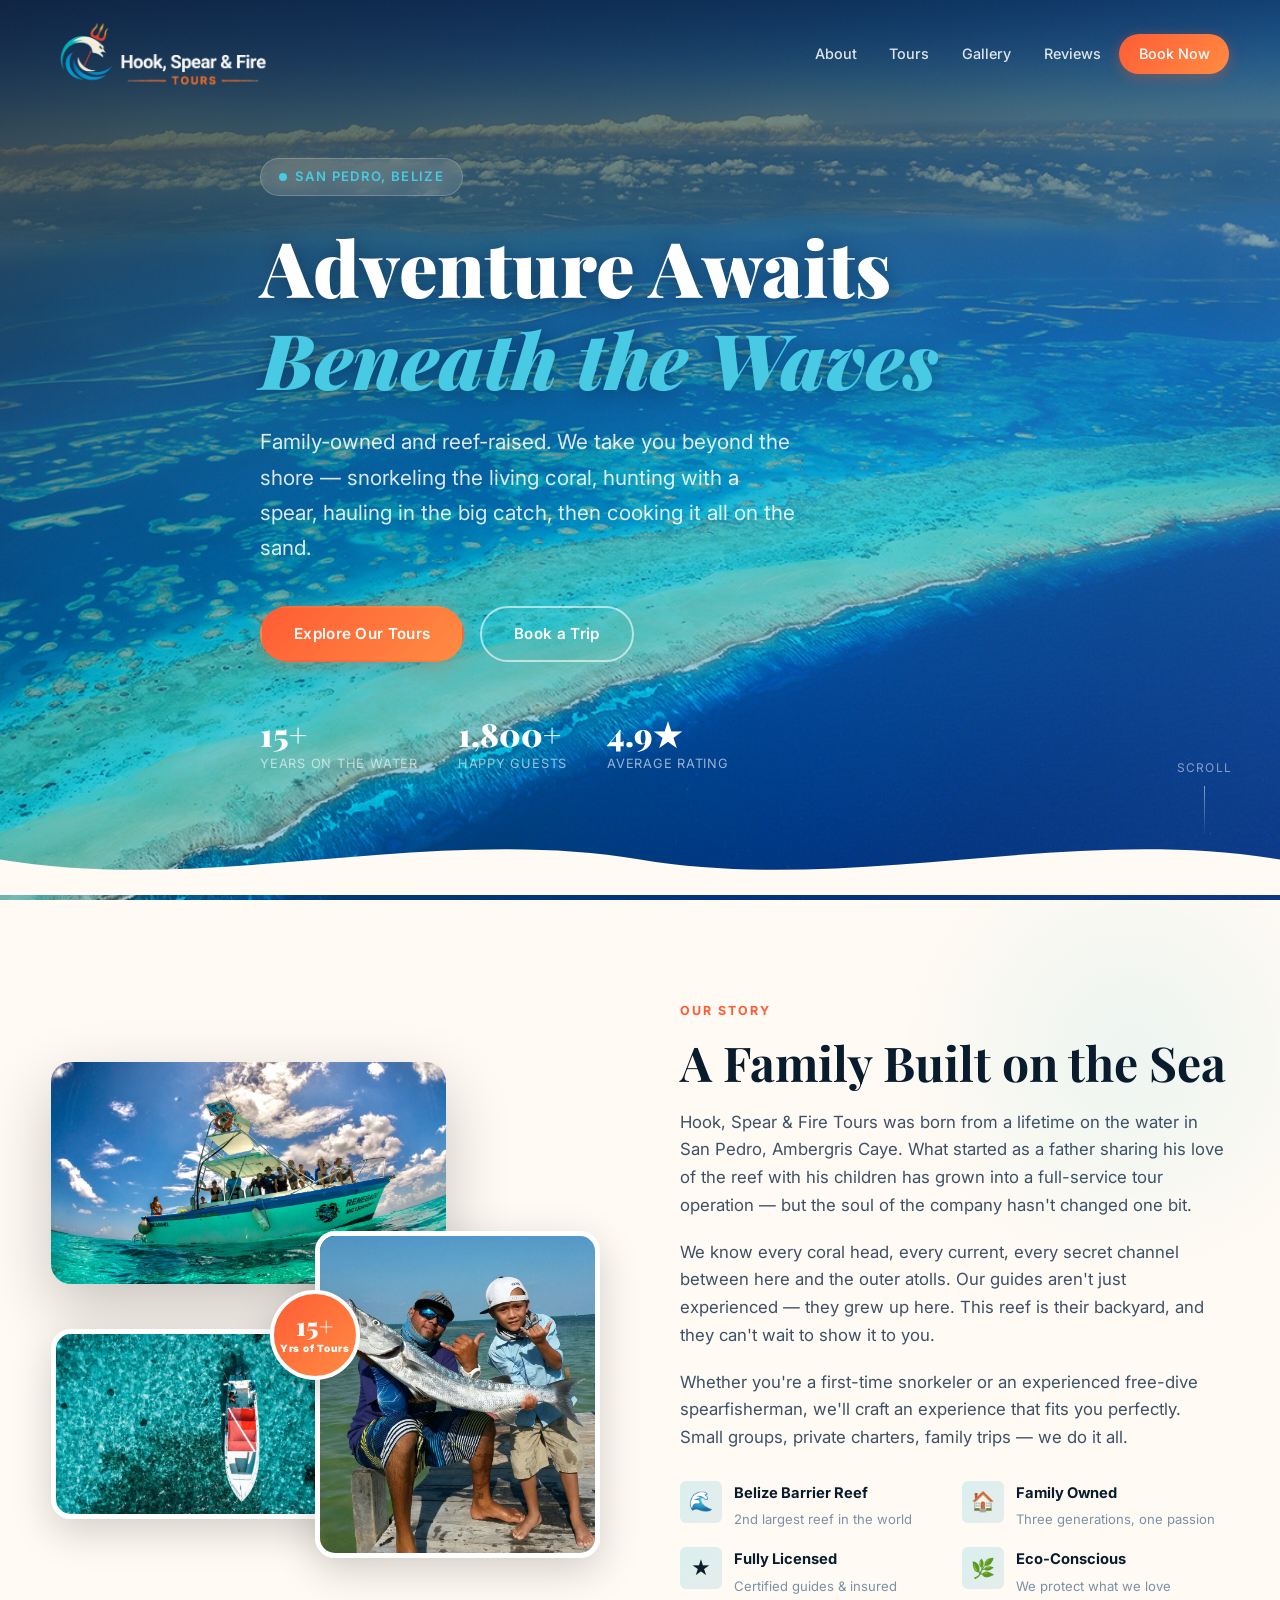
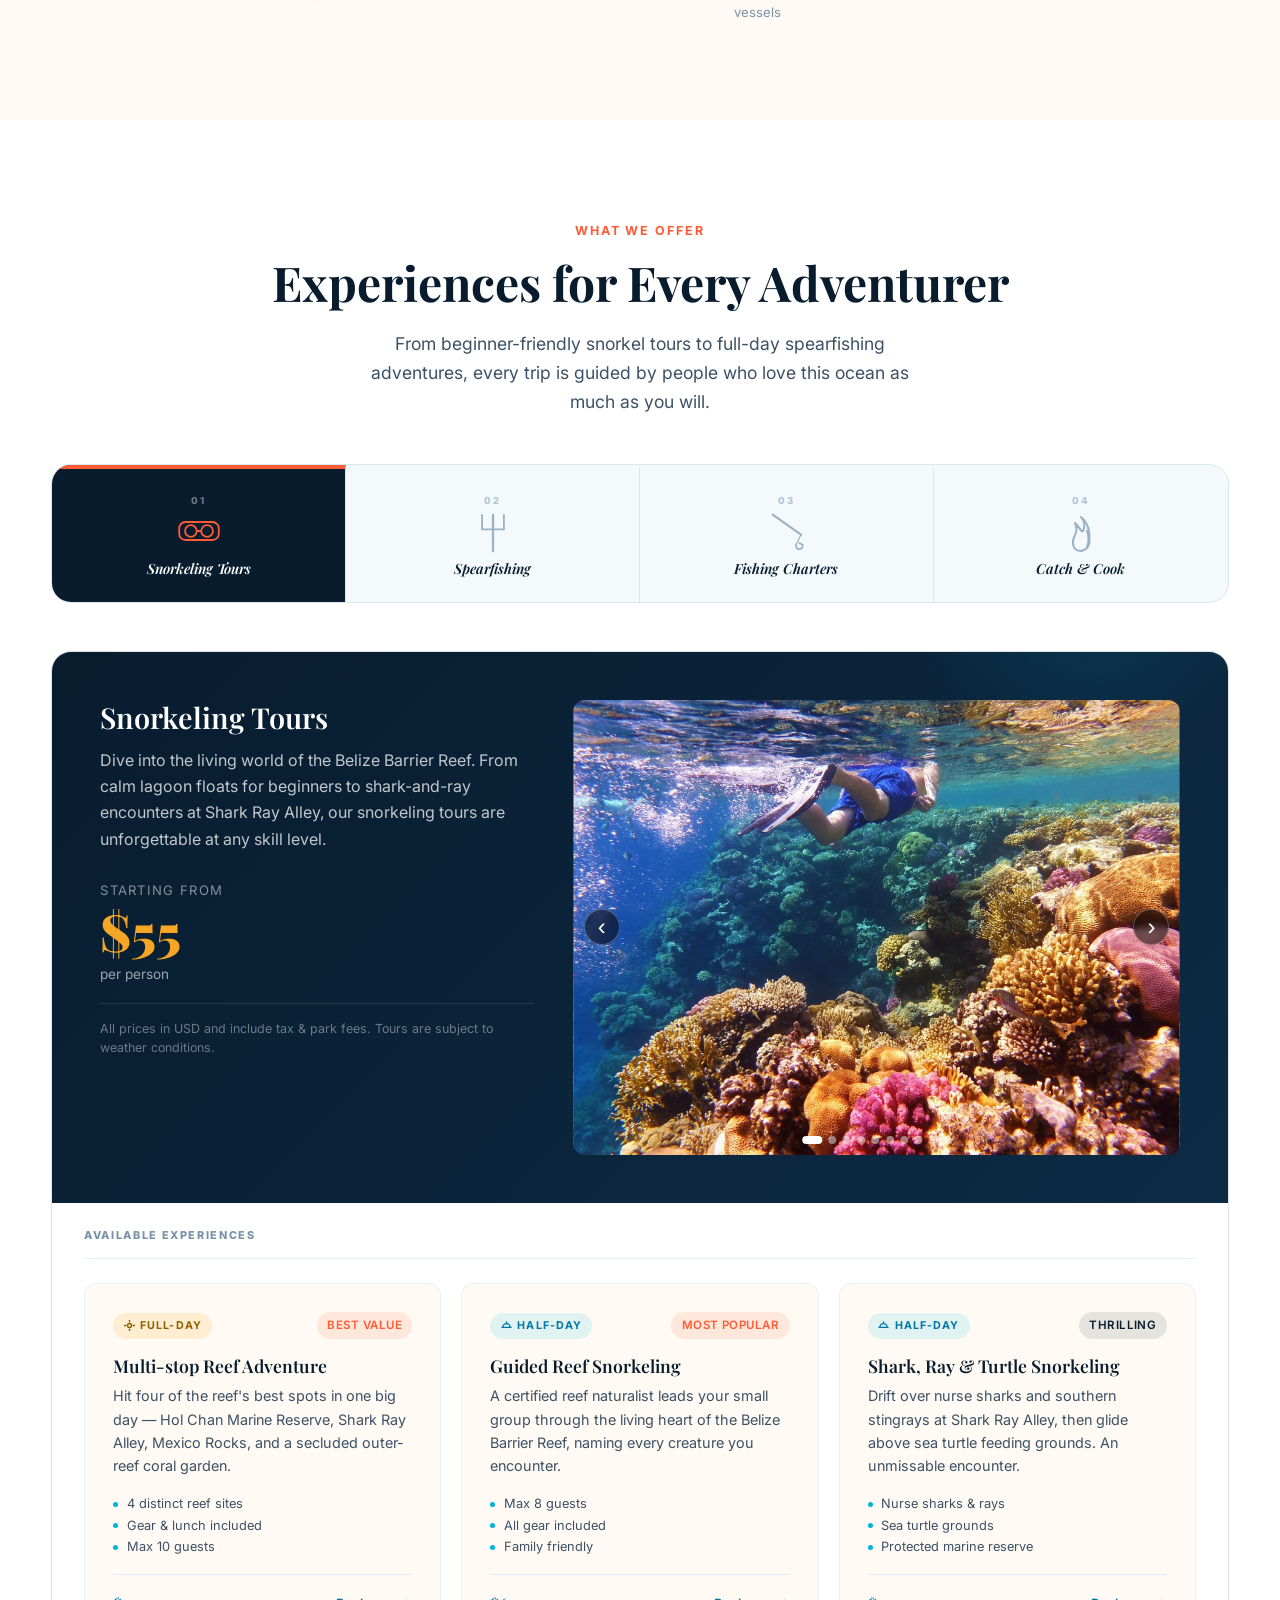
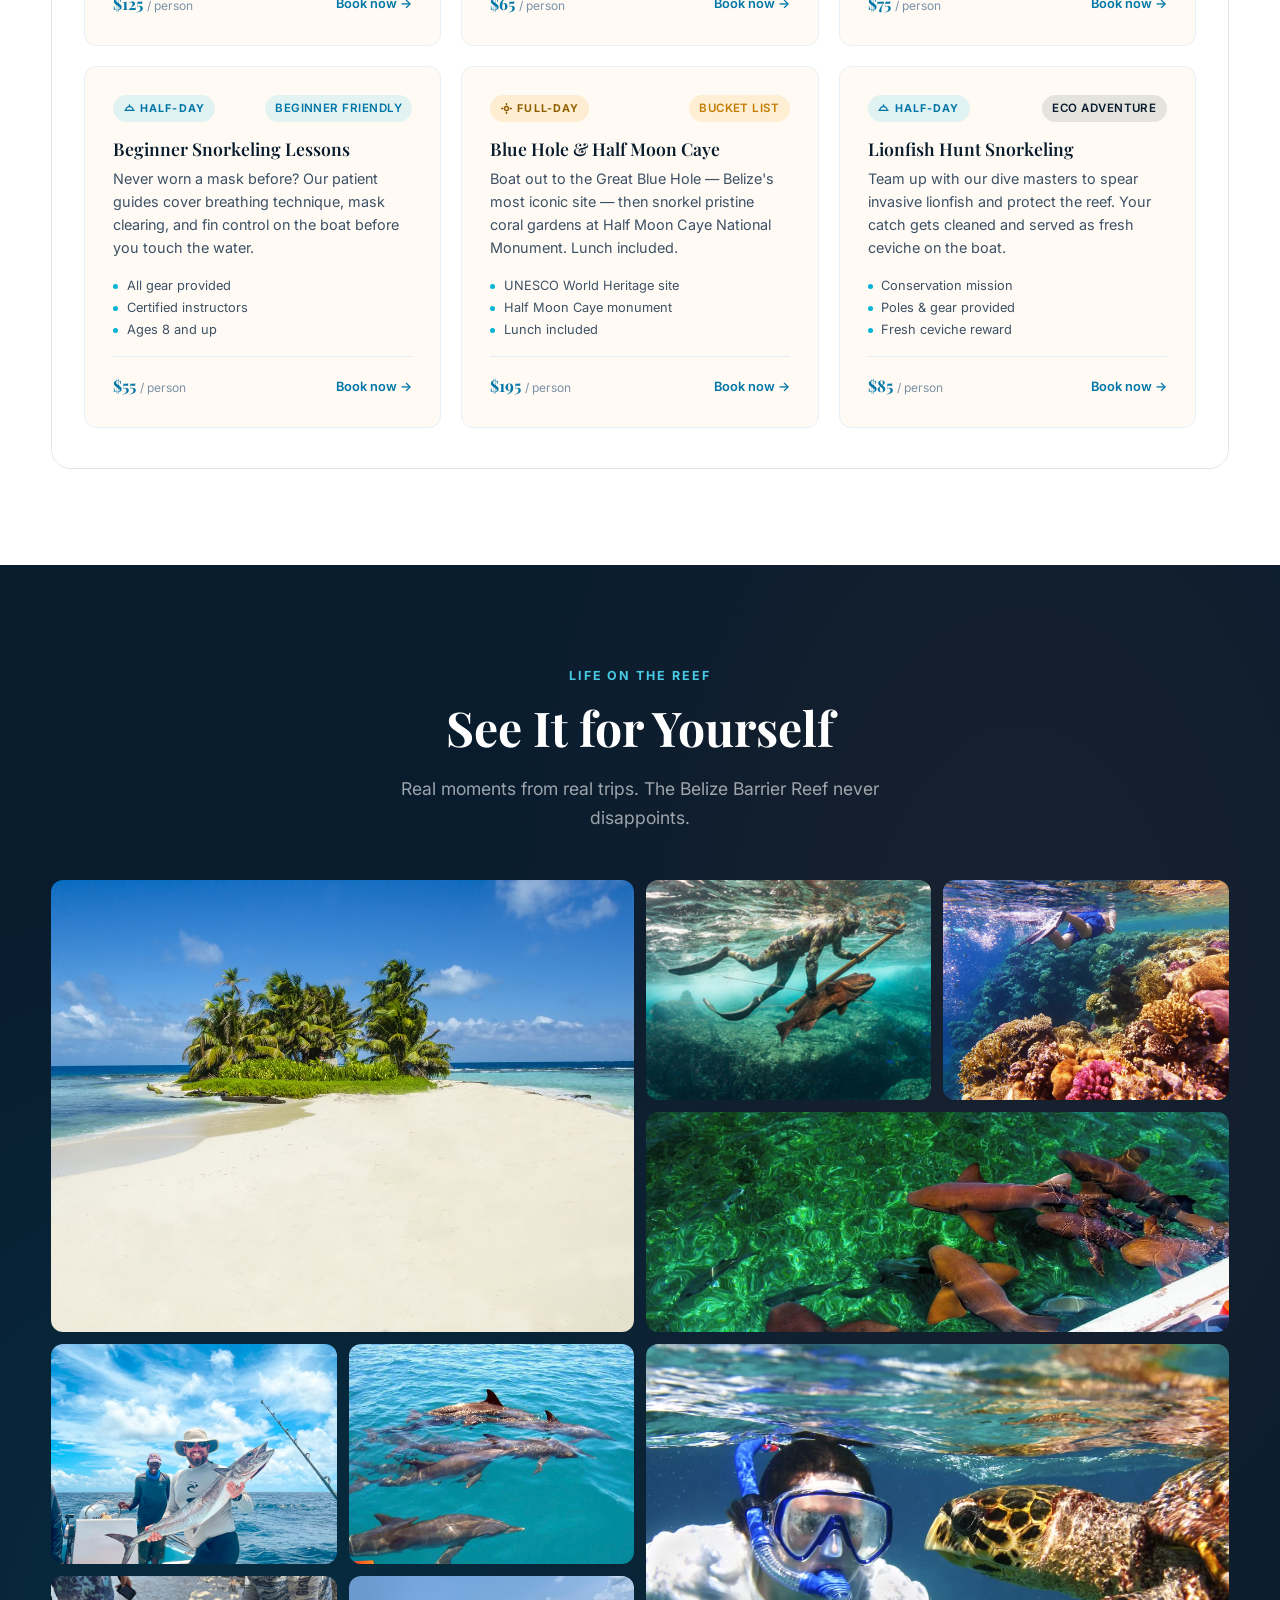
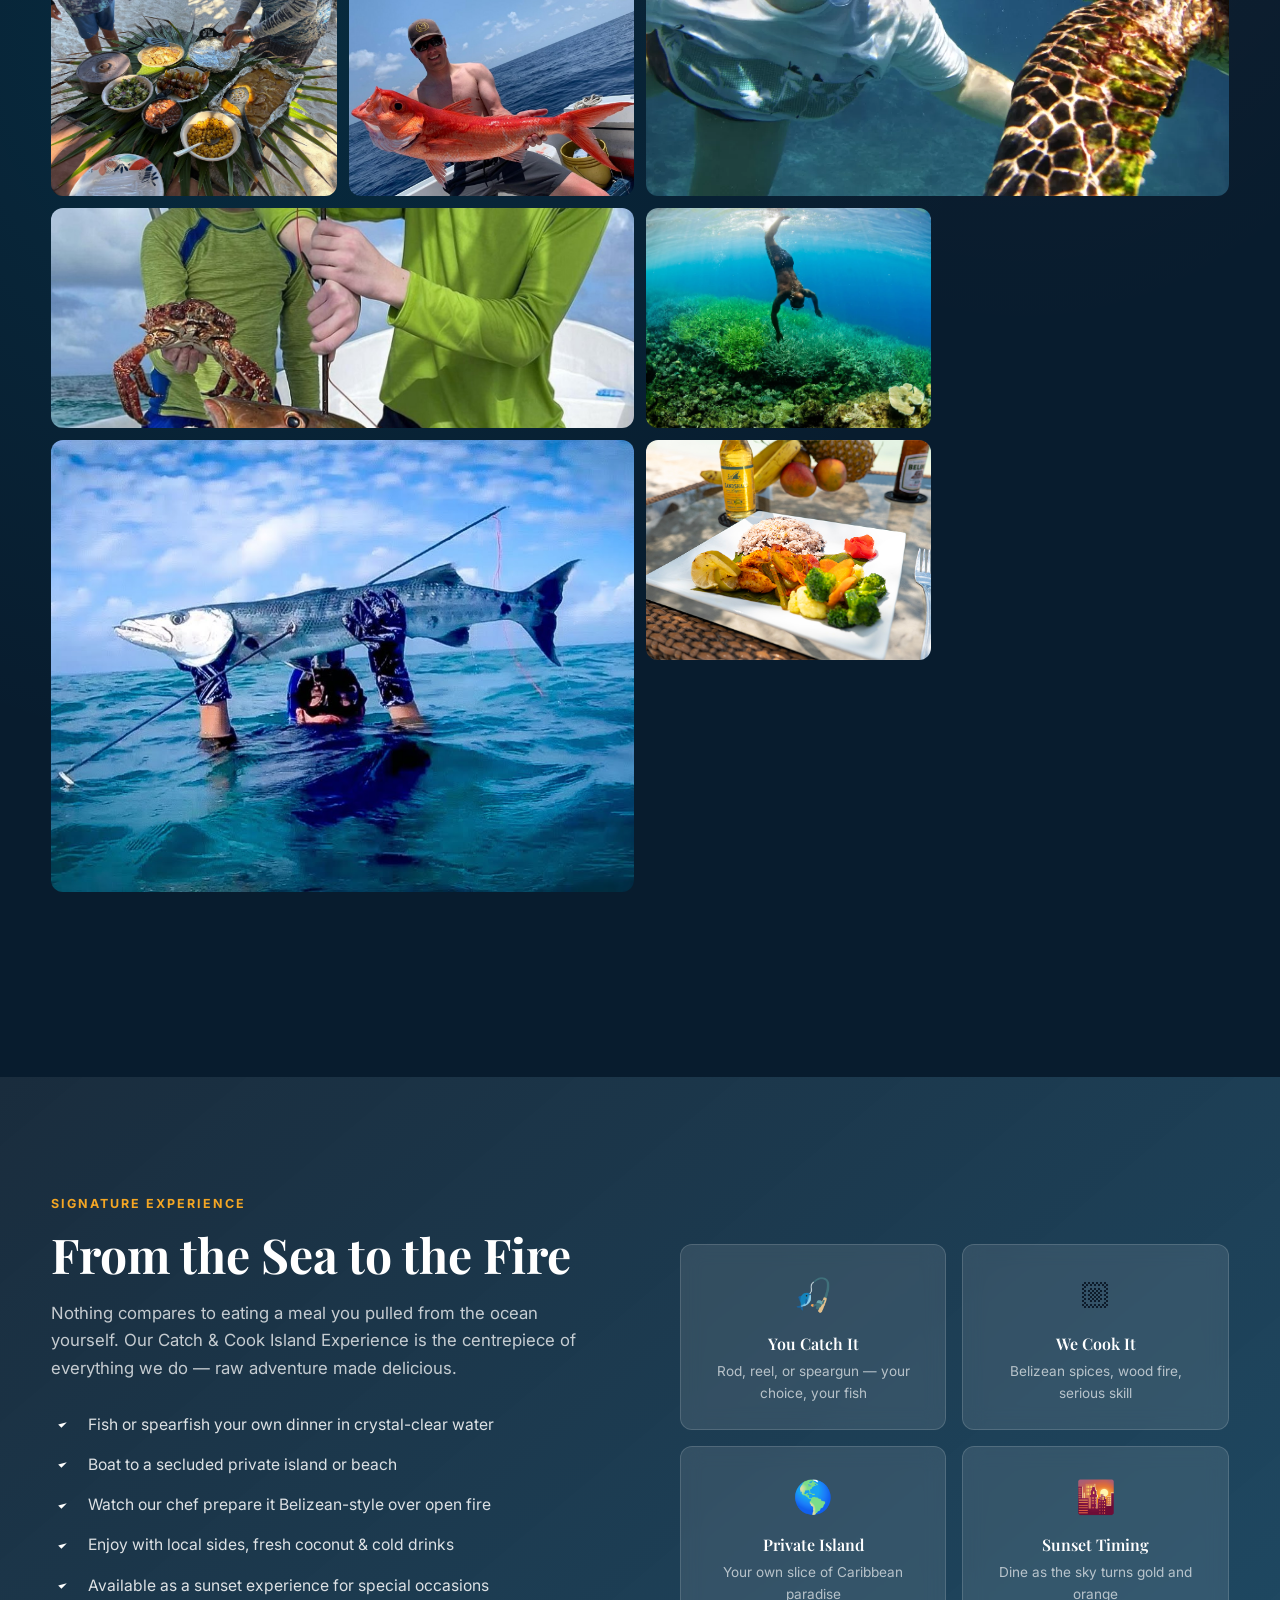
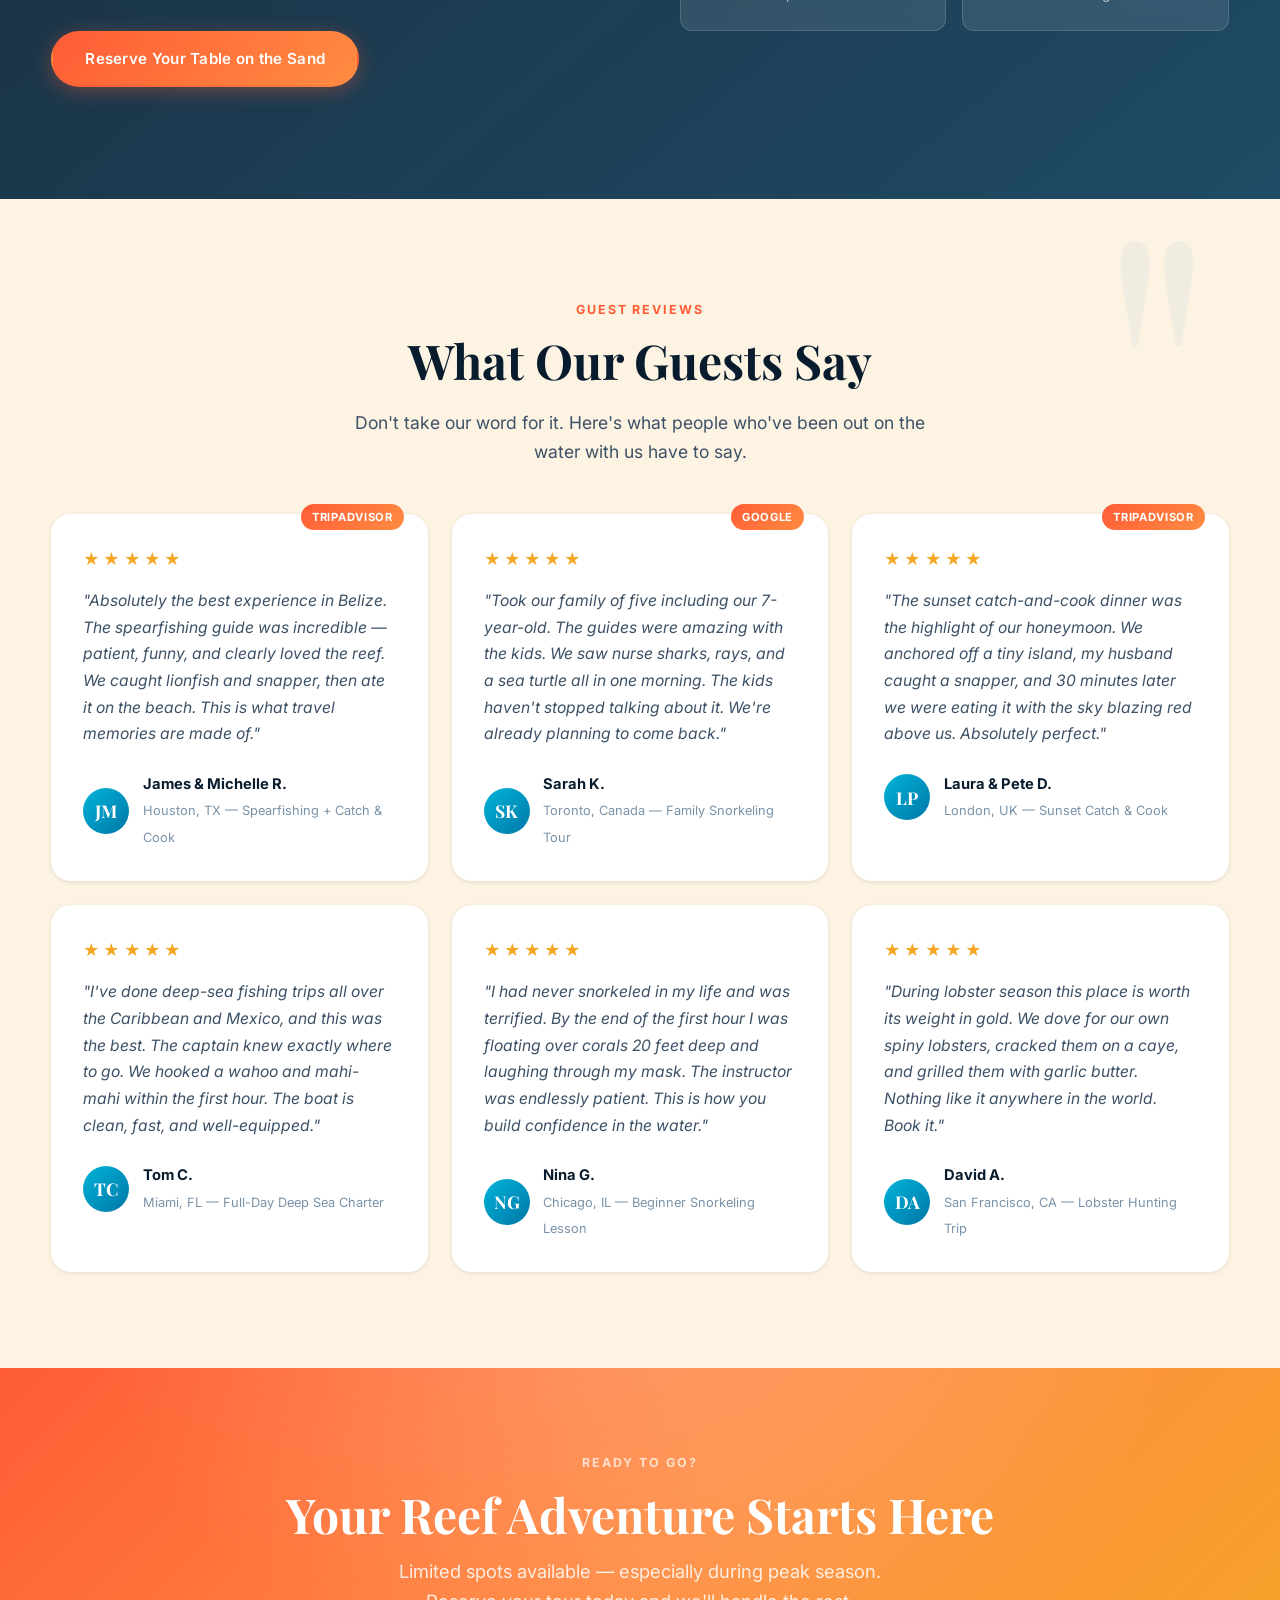
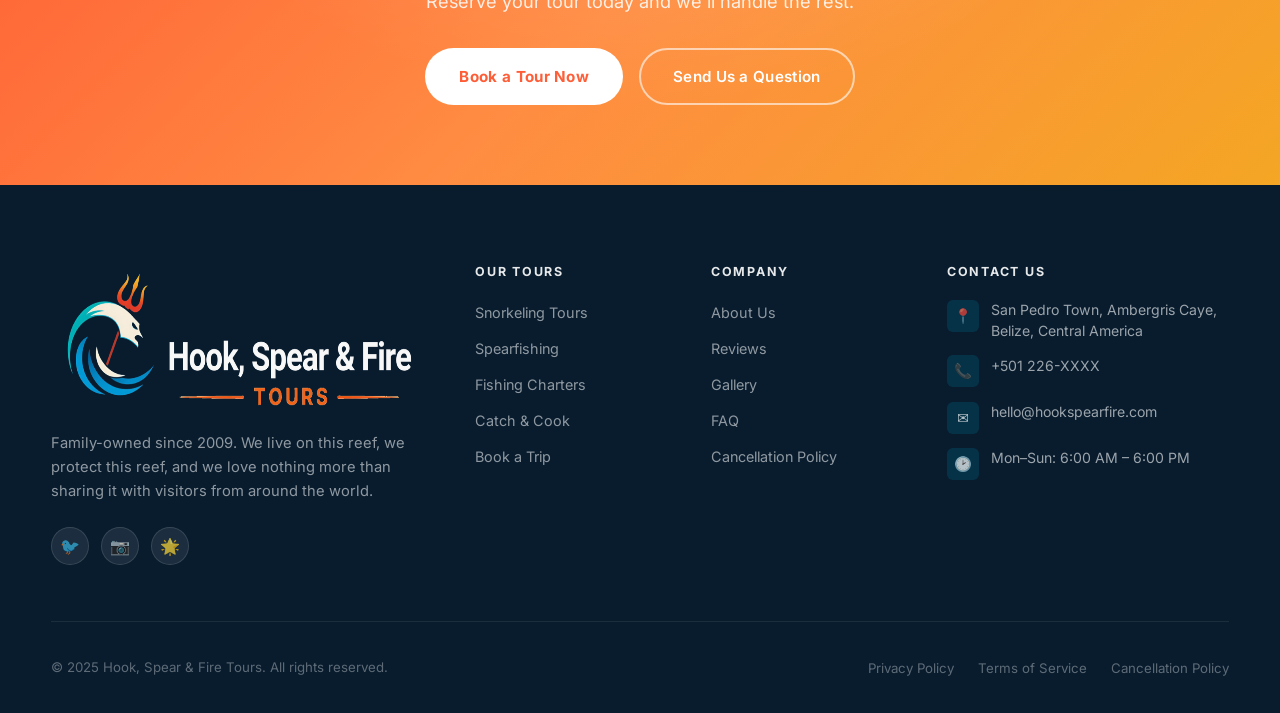
==== commit ec597b80: "Expand gallery, fix caption, redesign lightbox arrows - Fix gallery5 caption: "Sunset over the Carib" ====
--- a/index.html
+++ b/index.html
@@ -1106,14 +1106,58 @@
         </div>
       </div>
 
-      <div class="gallery-item" data-caption="Sunset over the Caribbean">
+      <div class="gallery-item" data-caption="Big red snapper ready for the grill">
         <img
           src="images/gallery5.jpg"
-          alt="Sunset over the Caribbean sea in Belize"
+          alt="Angler holding a large red snapper fresh from the reef"
           loading="lazy"
         />
         <div class="gallery-overlay">
-          <span class="gallery-caption">Sunset over the Caribbean</span>
+          <span class="gallery-caption">Big red snapper ready for the grill</span>
+        </div>
+      </div>
+
+      <div class="gallery-item" data-caption="Spearfisher with catch">
+        <img
+          src="images/spear6.jpg"
+          alt="Spearfisher surfacing with a fresh reef fish"
+          loading="lazy"
+        />
+        <div class="gallery-overlay">
+          <span class="gallery-caption">Spearfisher with catch</span>
+        </div>
+      </div>
+
+      <div class="gallery-item" data-caption="Reef snorkeling adventure">
+        <img
+          src="images/snorkel4.webp"
+          alt="Snorkeler exploring the Belize barrier reef"
+          loading="lazy"
+        />
+        <div class="gallery-overlay">
+          <span class="gallery-caption">Reef snorkeling adventure</span>
+        </div>
+      </div>
+
+      <div class="gallery-item" data-caption="Deep reef dive">
+        <img
+          src="images/spear4.jpg"
+          alt="Diver descending along a coral wall in Belize"
+          loading="lazy"
+        />
+        <div class="gallery-overlay">
+          <span class="gallery-caption">Deep reef dive</span>
+        </div>
+      </div>
+
+      <div class="gallery-item" data-caption="Catch & Cook island style">
+        <img
+          src="images/cook5.jpg"
+          alt="Fresh seafood being cooked island style on the beach"
+          loading="lazy"
+        />
+        <div class="gallery-overlay">
+          <span class="gallery-caption">Catch &amp; Cook island style</span>
         </div>
       </div>
 
@@ -1128,9 +1172,9 @@
 <!-- Lightbox -->
 <div class="lightbox" id="lightbox">
   <button class="lightbox-close" id="lightboxClose" aria-label="Close">&times;</button>
-  <button class="lightbox-prev" id="lightboxPrev" aria-label="Previous">&#8249;</button>
+  <button class="lightbox-prev" id="lightboxPrev" aria-label="Previous"><svg width="18" height="34" viewBox="0 0 18 34" fill="none"><path d="M15 3L3 17L15 31" stroke="white" stroke-width="2.8" stroke-linecap="round" stroke-linejoin="round"/></svg></button>
   <img src="" alt="" id="lightboxImg" />
-  <button class="lightbox-next" id="lightboxNext" aria-label="Next">&#8250;</button>
+  <button class="lightbox-next" id="lightboxNext" aria-label="Next"><svg width="18" height="34" viewBox="0 0 18 34" fill="none"><path d="M3 3L15 17L3 31" stroke="white" stroke-width="2.8" stroke-linecap="round" stroke-linejoin="round"/></svg></button>
 </div>
 
 
--- a/style.css
+++ b/style.css
@@ -1040,9 +1040,11 @@
   background: var(--deep-blue);
 }
 
-.gallery-item:nth-child(1) { grid-column: span 2; grid-row: span 2; }
-.gallery-item:nth-child(4) { grid-column: span 2; }
-.gallery-item:nth-child(7) { grid-column: span 2; grid-row: span 2; }
+.gallery-item:nth-child(1)  { grid-column: span 2; grid-row: span 2; }
+.gallery-item:nth-child(4)  { grid-column: span 2; }
+.gallery-item:nth-child(7)  { grid-column: span 2; grid-row: span 2; }
+.gallery-item:nth-child(10) { grid-column: span 2; }
+.gallery-item:nth-child(12) { grid-column: span 2; grid-row: span 2; }
 
 .gallery-item img {
   width: 100%; height: 100%;
@@ -1653,23 +1655,28 @@
   position: absolute;
   top: 50%;
   transform: translateY(-50%);
-  width: 52px; height: 52px;
+  width: 72px; height: 72px;
   border-radius: 50%;
-  background: rgba(255,255,255,.15);
-  border: none;
+  background: rgba(255,255,255,.18);
+  backdrop-filter: blur(12px);
+  -webkit-backdrop-filter: blur(12px);
+  border: 1.5px solid rgba(255,255,255,.35);
   color: var(--white);
-  font-size: 2.2rem;
-  line-height: 1;
   cursor: pointer;
   display: flex;
   align-items: center;
   justify-content: center;
-  transition: var(--transition);
-}
-.lightbox-prev { left: 1.5rem; }
-.lightbox-next { right: 1.5rem; }
+  transition: background .25s, transform .25s, border-color .25s;
+  z-index: 10;
+}
+.lightbox-prev { left: 2.5rem; }
+.lightbox-next { right: 2.5rem; }
 .lightbox-prev:hover,
-.lightbox-next:hover { background: rgba(255,255,255,.3); }
+.lightbox-next:hover {
+  background: rgba(255,255,255,.32);
+  border-color: rgba(255,255,255,.6);
+  transform: translateY(-50%) scale(1.1);
+}
 
 /* ----------------------------------------------------------------
    16. SCROLL ANIMATIONS
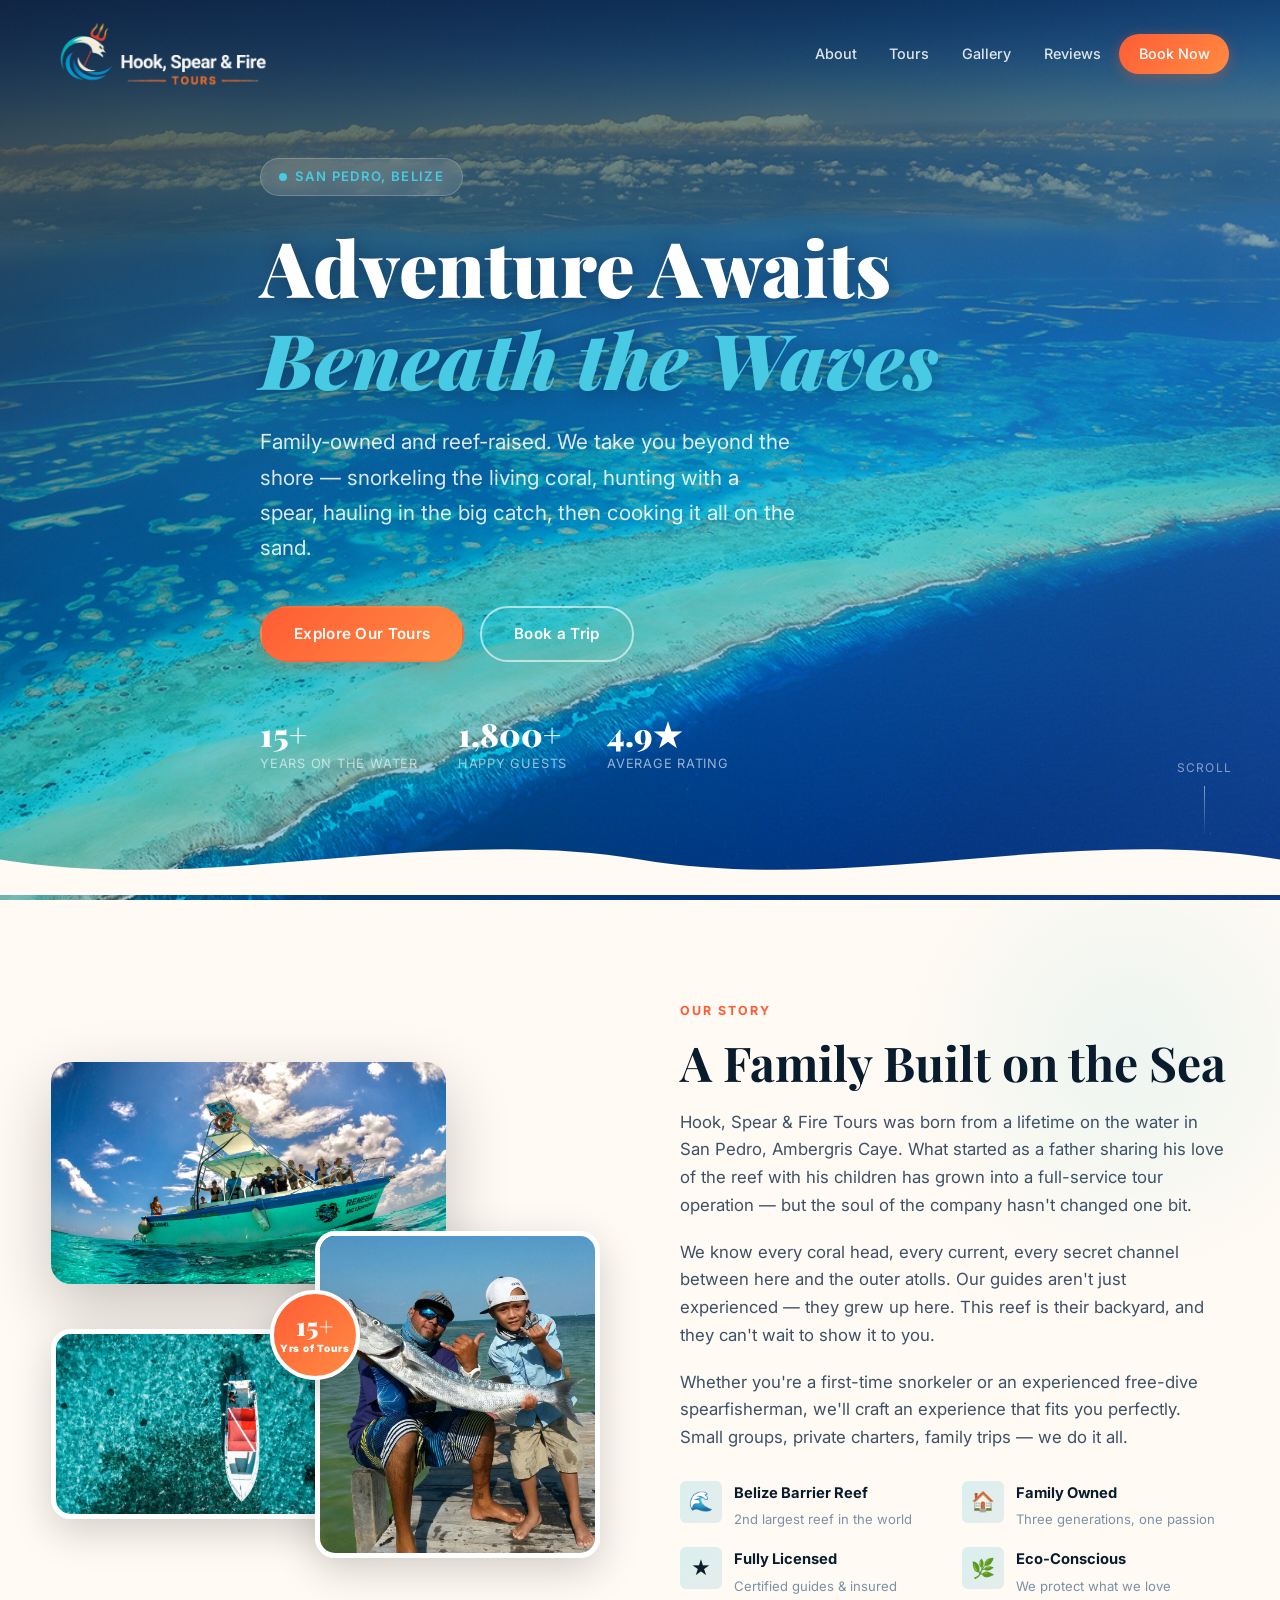
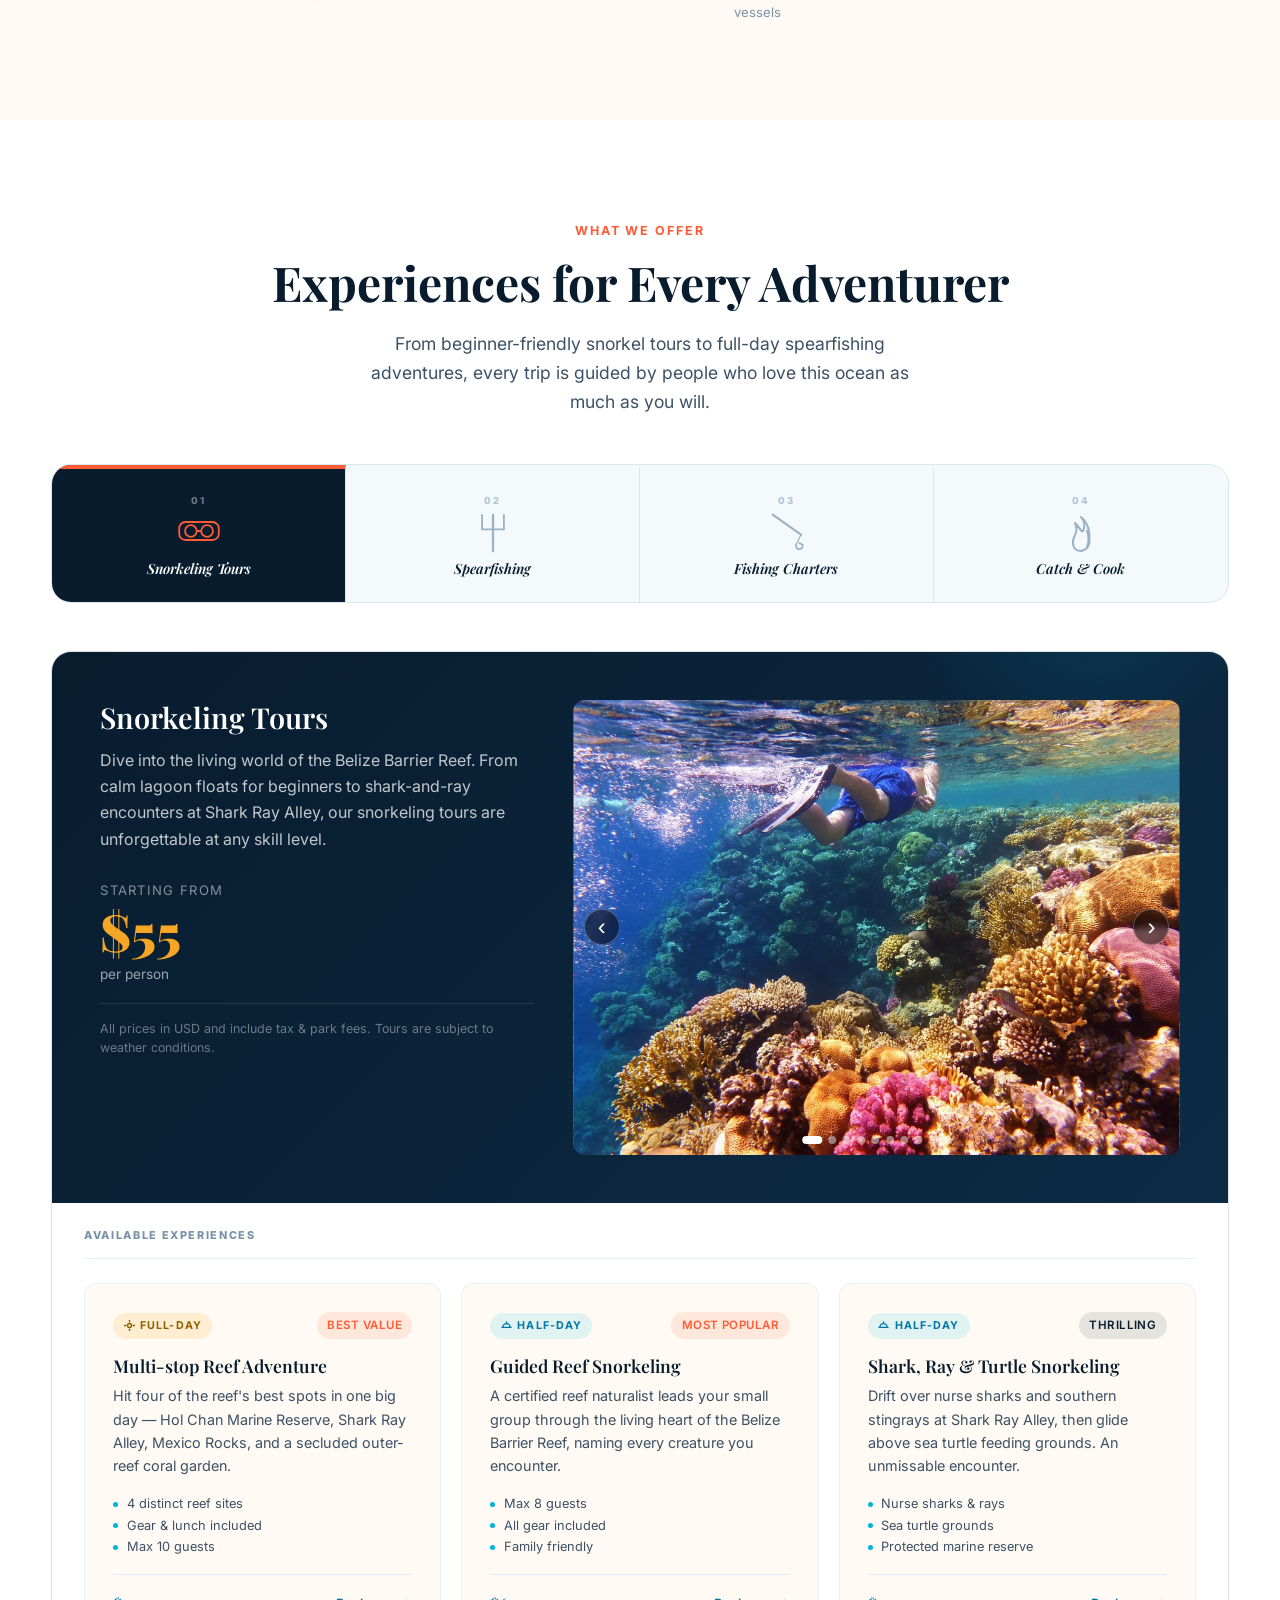
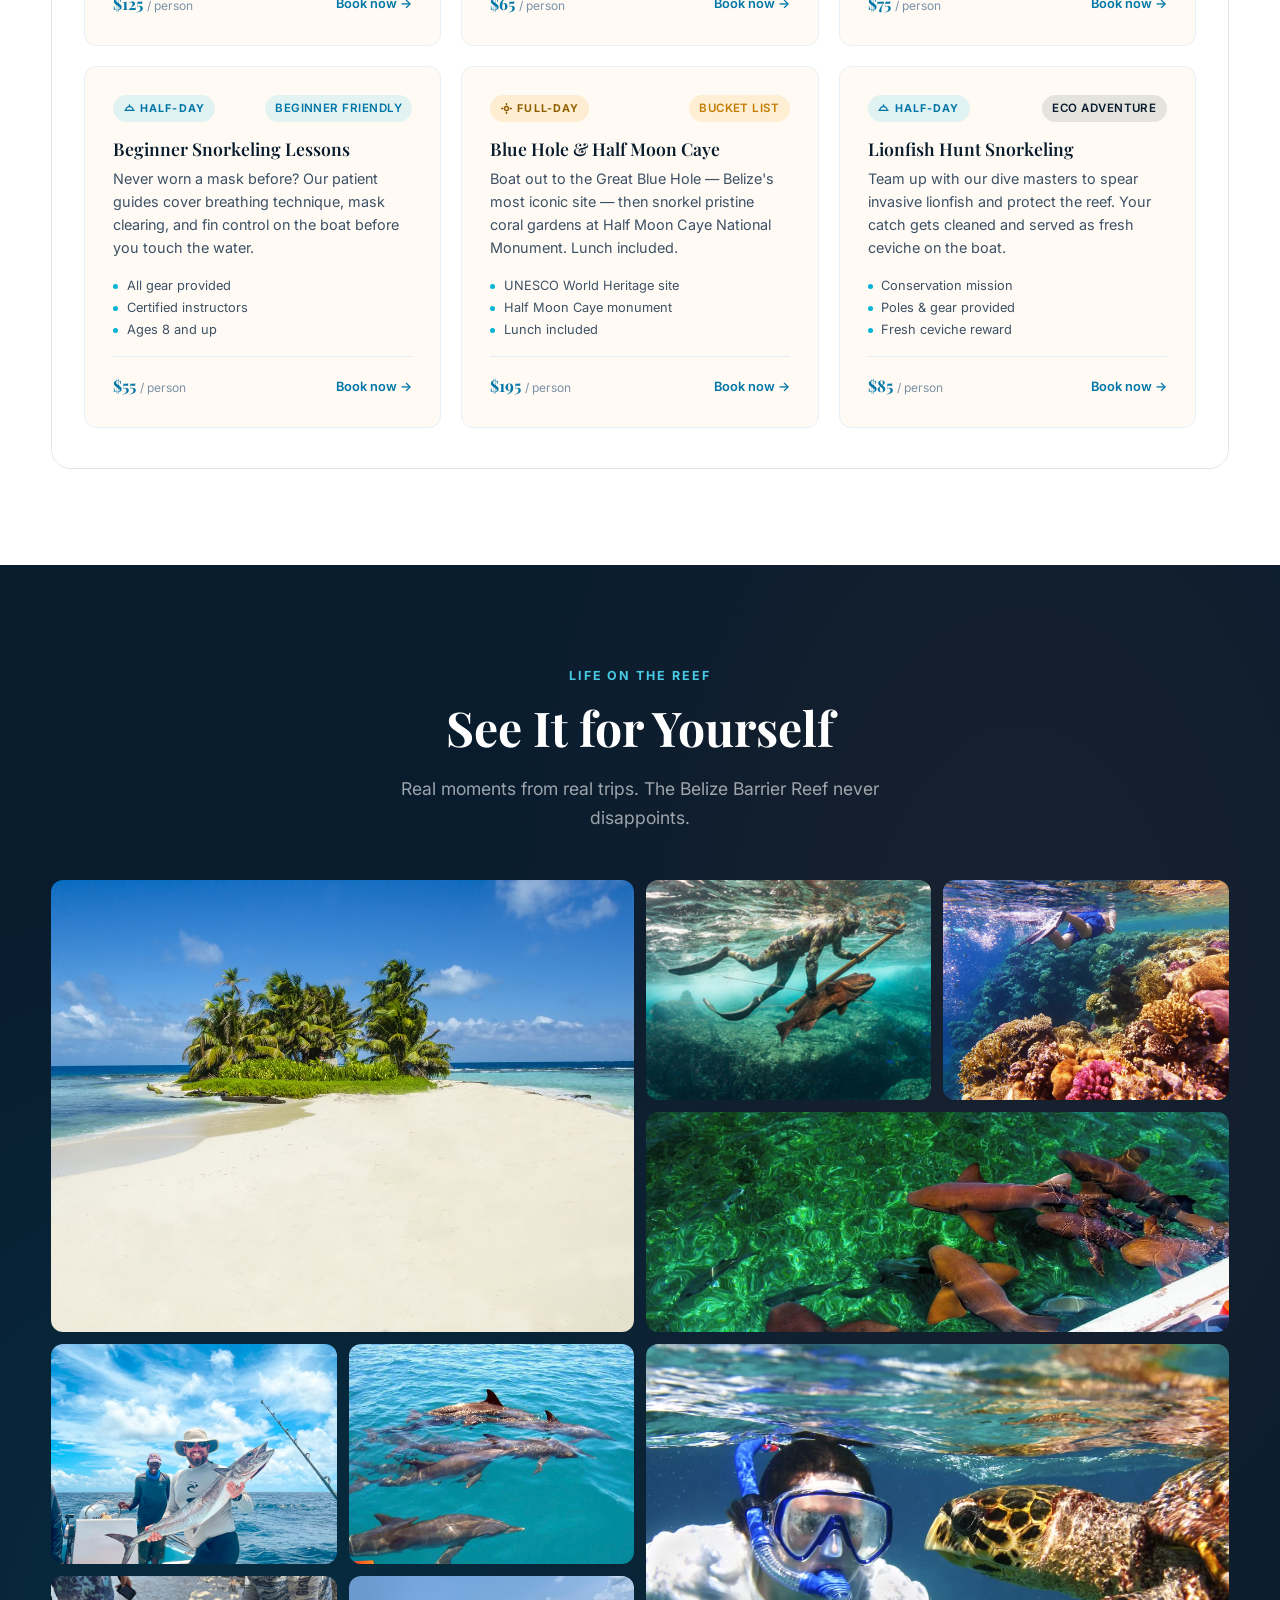
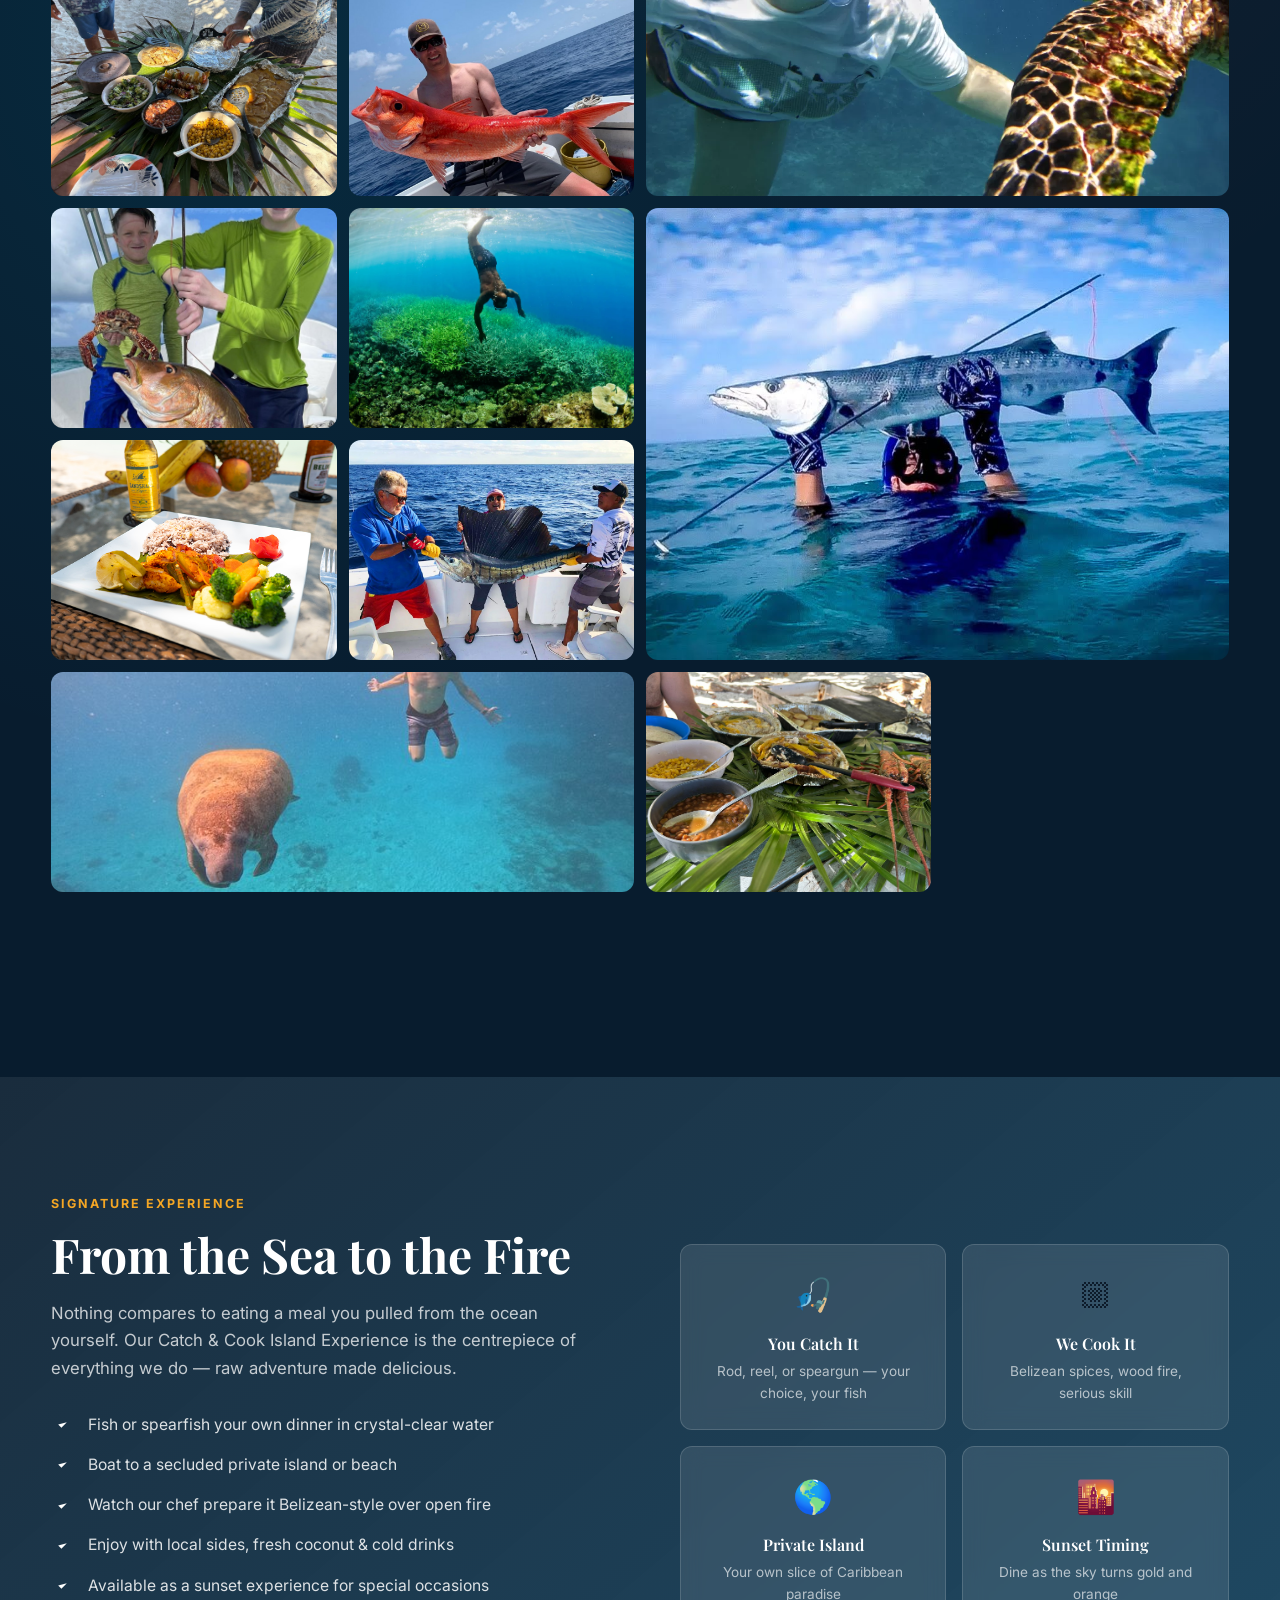
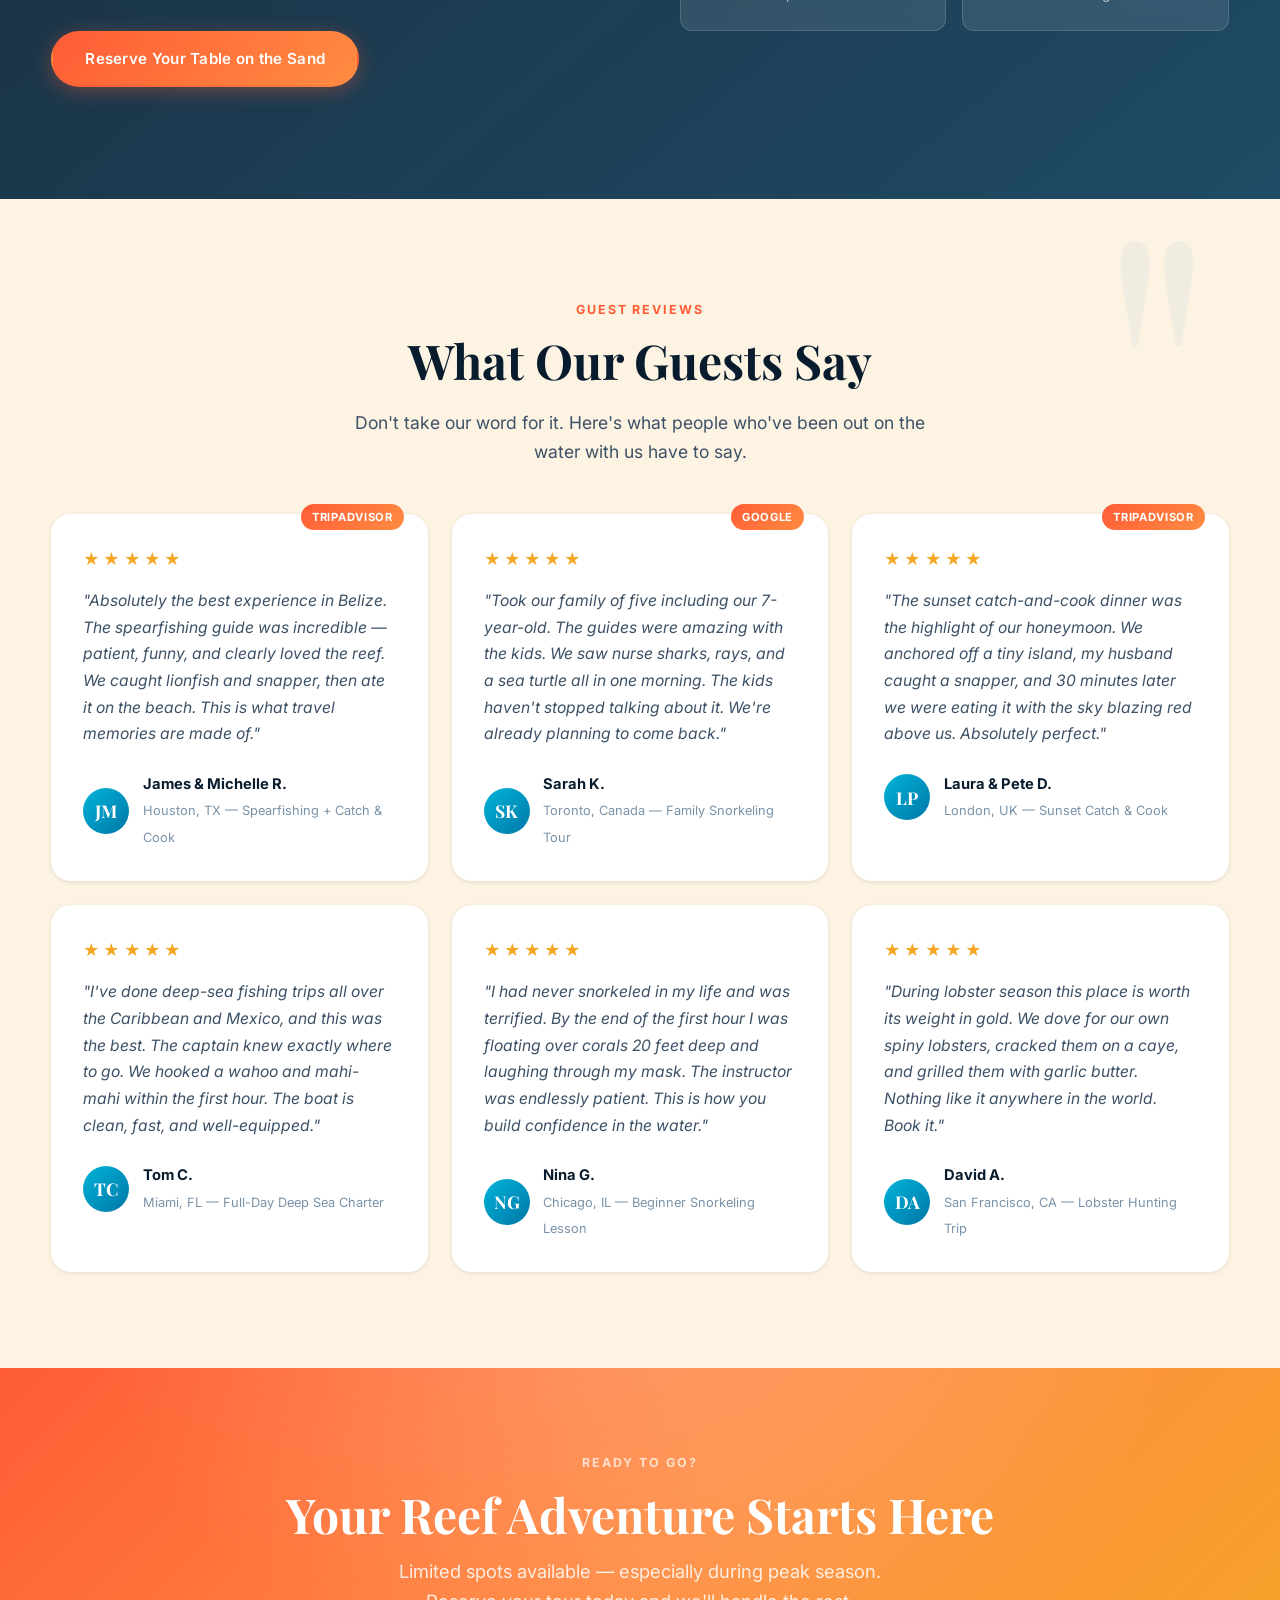
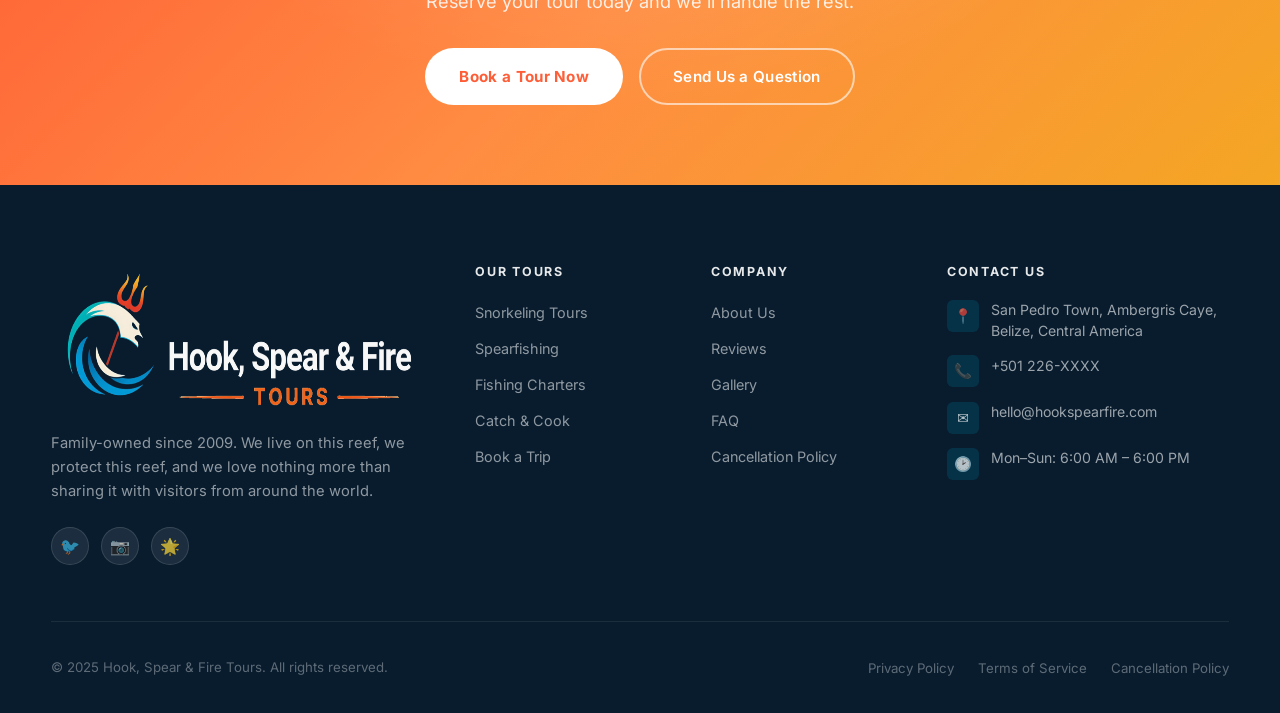
==== commit 021fd71c: "Fix gallery cropping and fill empty bottom-right space - Remove grid-column:span2 from item 10 (spea" ====
--- a/index.html
+++ b/index.html
@@ -1161,6 +1161,39 @@
         </div>
       </div>
 
+      <div class="gallery-item" data-caption="Fresh reef fish on the line">
+        <img
+          src="images/fish1.jpg"
+          alt="Reef fishing in the turquoise waters off Belize"
+          loading="lazy"
+        />
+        <div class="gallery-overlay">
+          <span class="gallery-caption">Fresh reef fish on the line</span>
+        </div>
+      </div>
+
+      <div class="gallery-item" data-caption="Into the blue">
+        <img
+          src="images/snorkel3.jpg"
+          alt="Snorkeler diving into crystal blue Caribbean water"
+          loading="lazy"
+        />
+        <div class="gallery-overlay">
+          <span class="gallery-caption">Into the blue</span>
+        </div>
+      </div>
+
+      <div class="gallery-item" data-caption="Beachside wood-fire cook">
+        <img
+          src="images/cook3.jpg"
+          alt="Wood-fire beach cooking after a day on the reef"
+          loading="lazy"
+        />
+        <div class="gallery-overlay">
+          <span class="gallery-caption">Beachside wood-fire cook</span>
+        </div>
+      </div>
+
     </div><!-- /gallery-grid -->
 
     <div class="gallery-cta fade-up">
--- a/style.css
+++ b/style.css
@@ -1043,8 +1043,8 @@
 .gallery-item:nth-child(1)  { grid-column: span 2; grid-row: span 2; }
 .gallery-item:nth-child(4)  { grid-column: span 2; }
 .gallery-item:nth-child(7)  { grid-column: span 2; grid-row: span 2; }
-.gallery-item:nth-child(10) { grid-column: span 2; }
 .gallery-item:nth-child(12) { grid-column: span 2; grid-row: span 2; }
+.gallery-item:nth-child(15) { grid-column: span 2; }
 
 .gallery-item img {
   width: 100%; height: 100%;
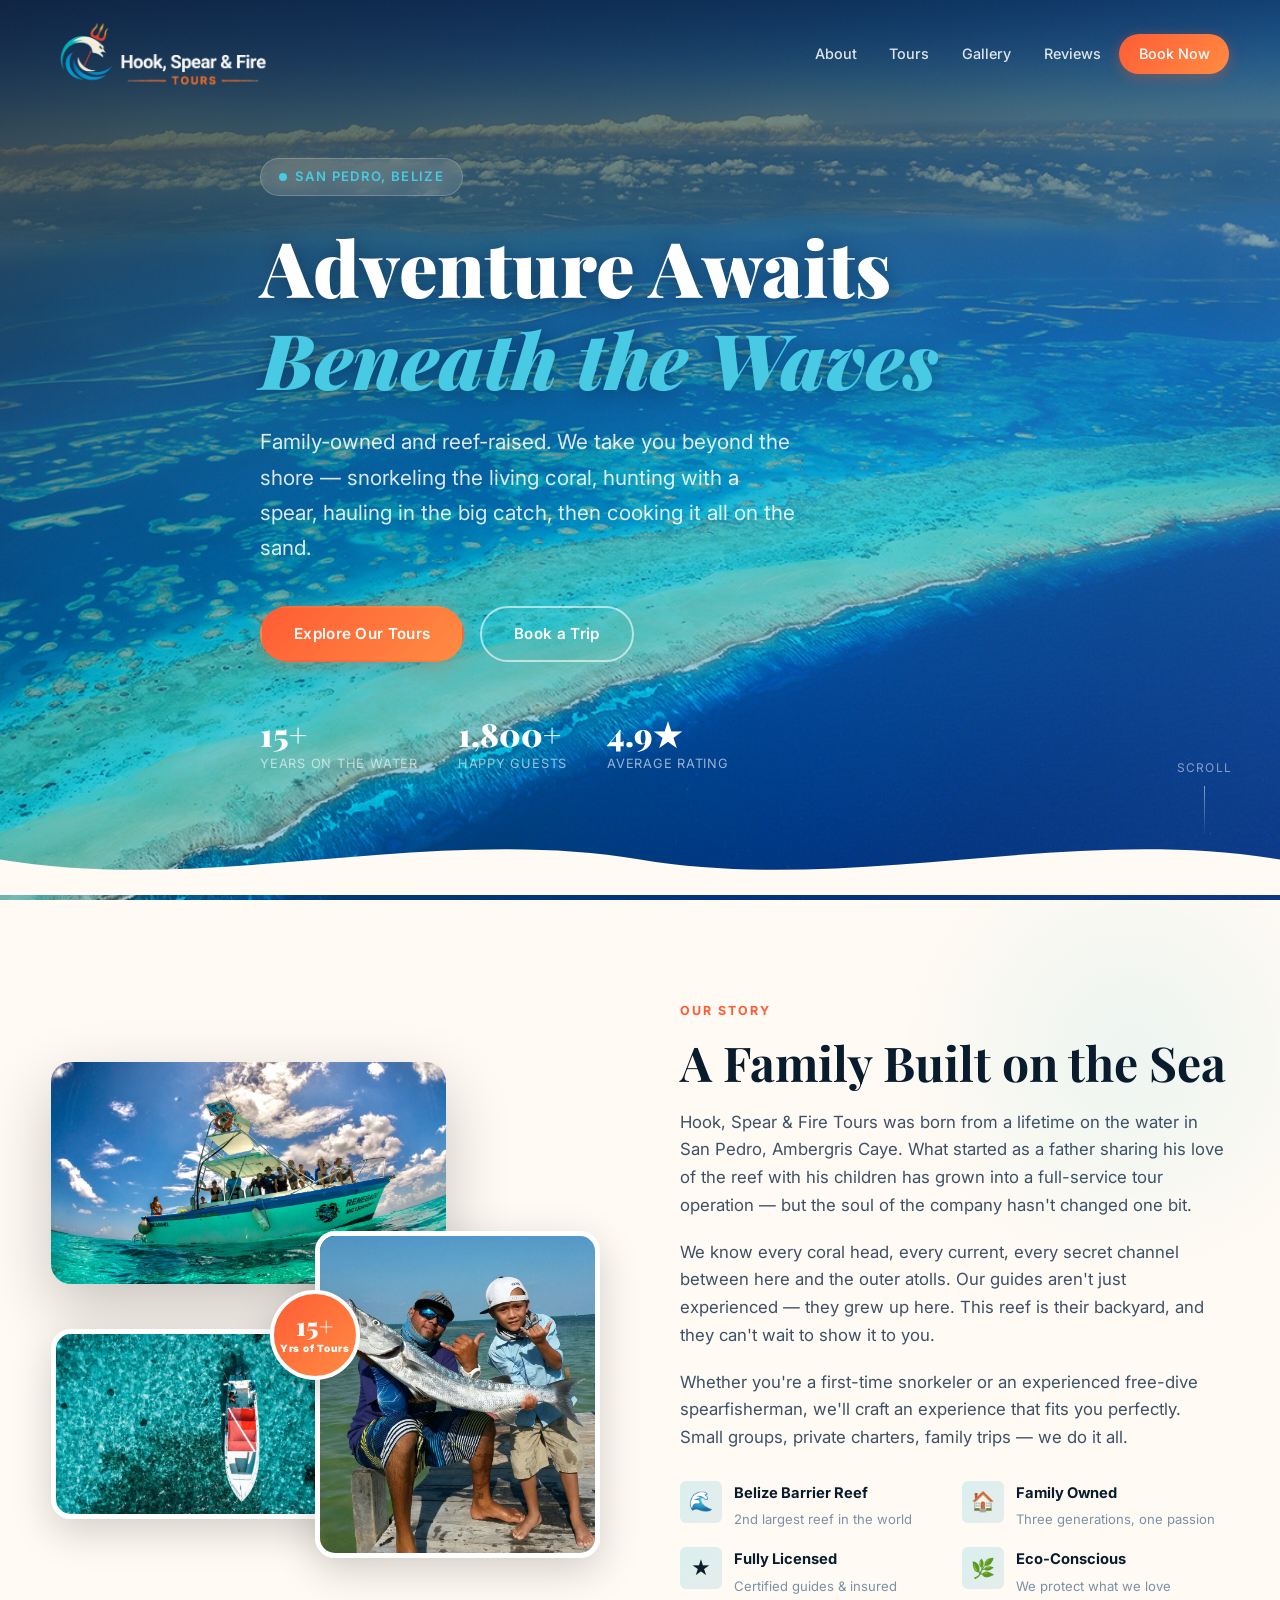
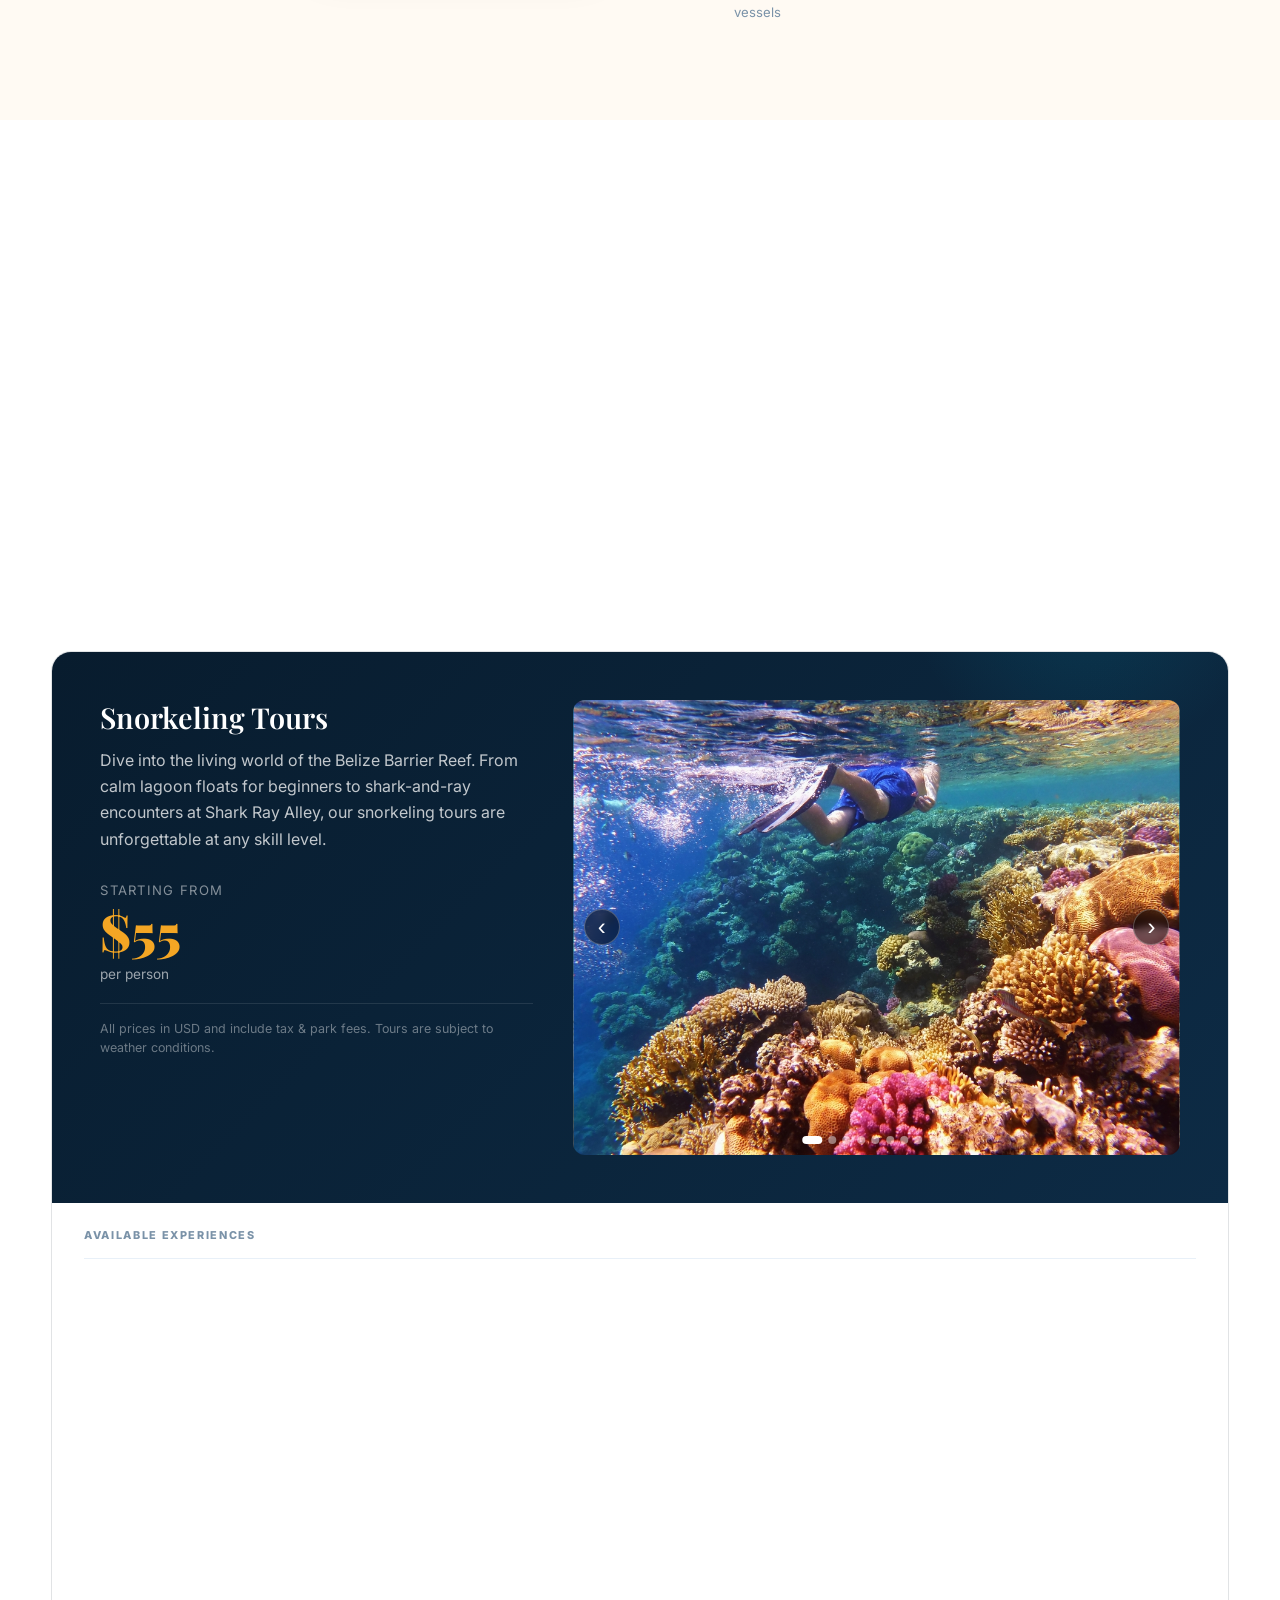
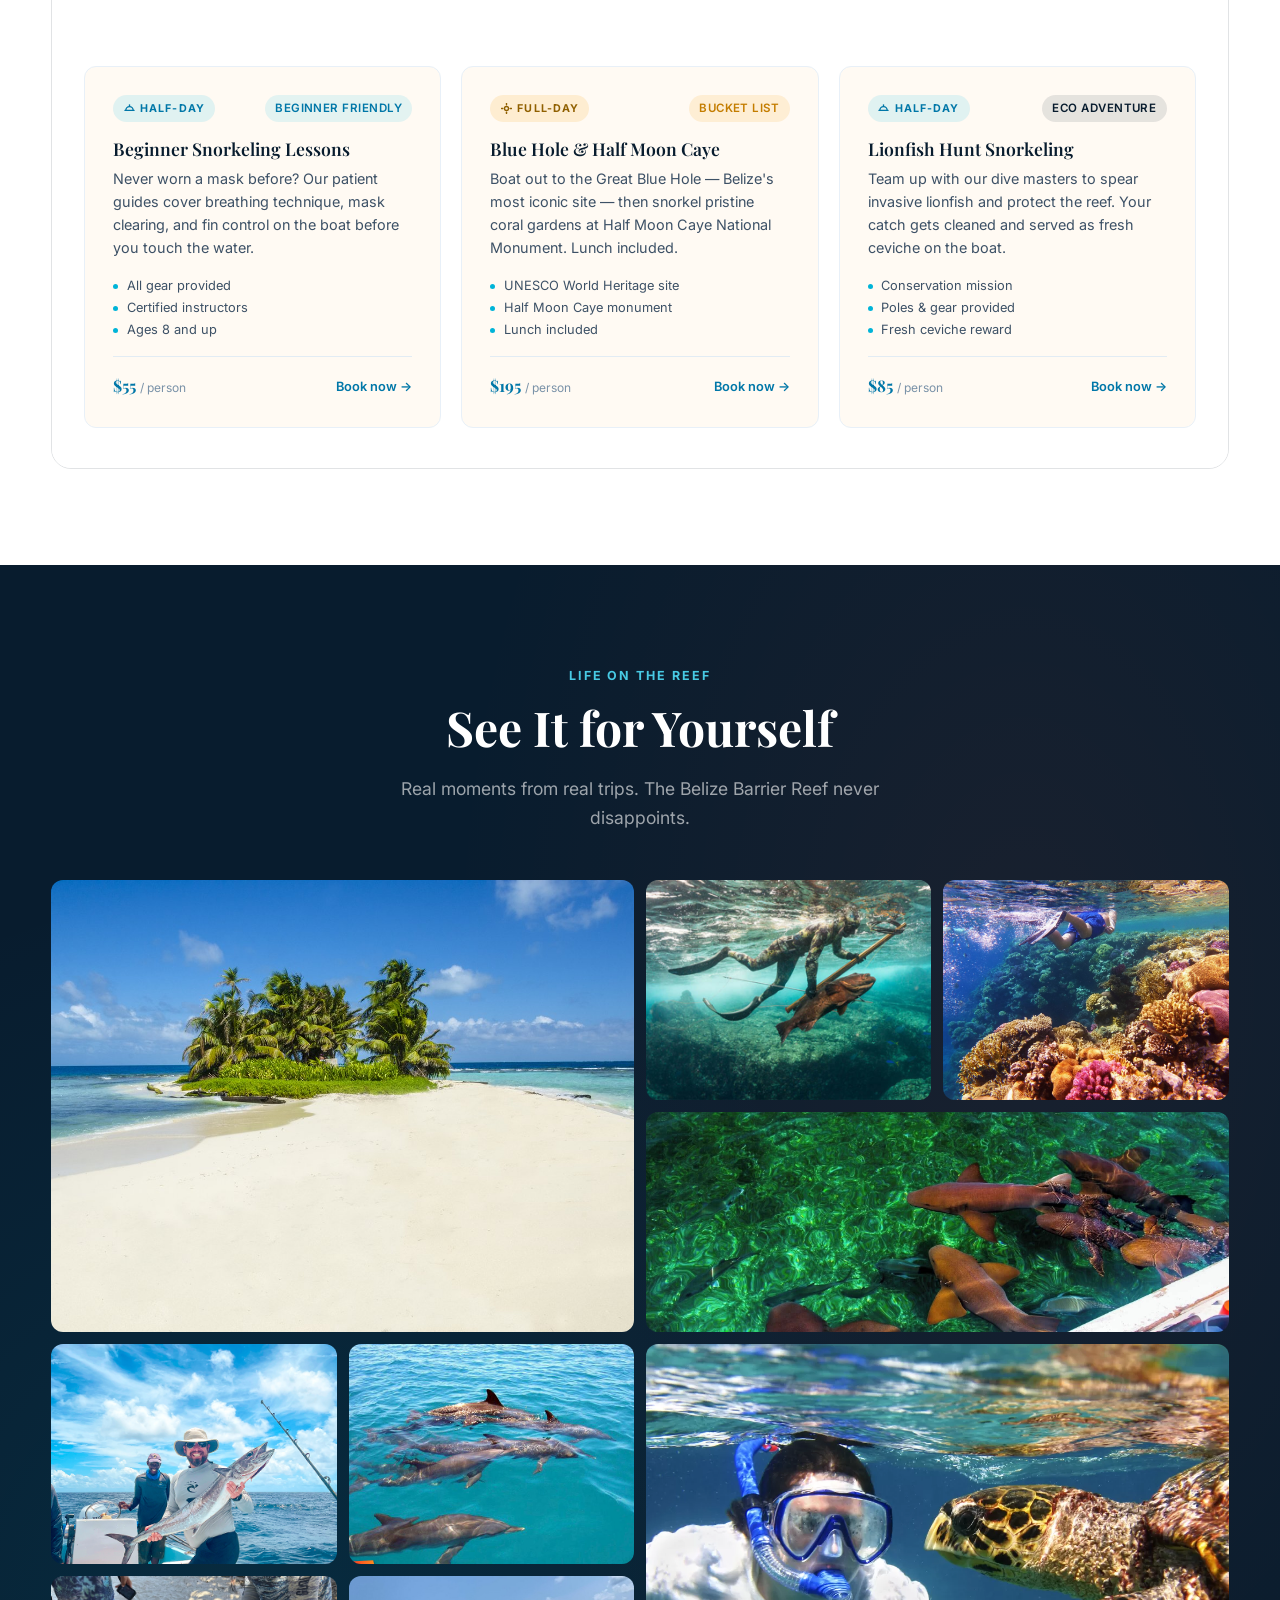
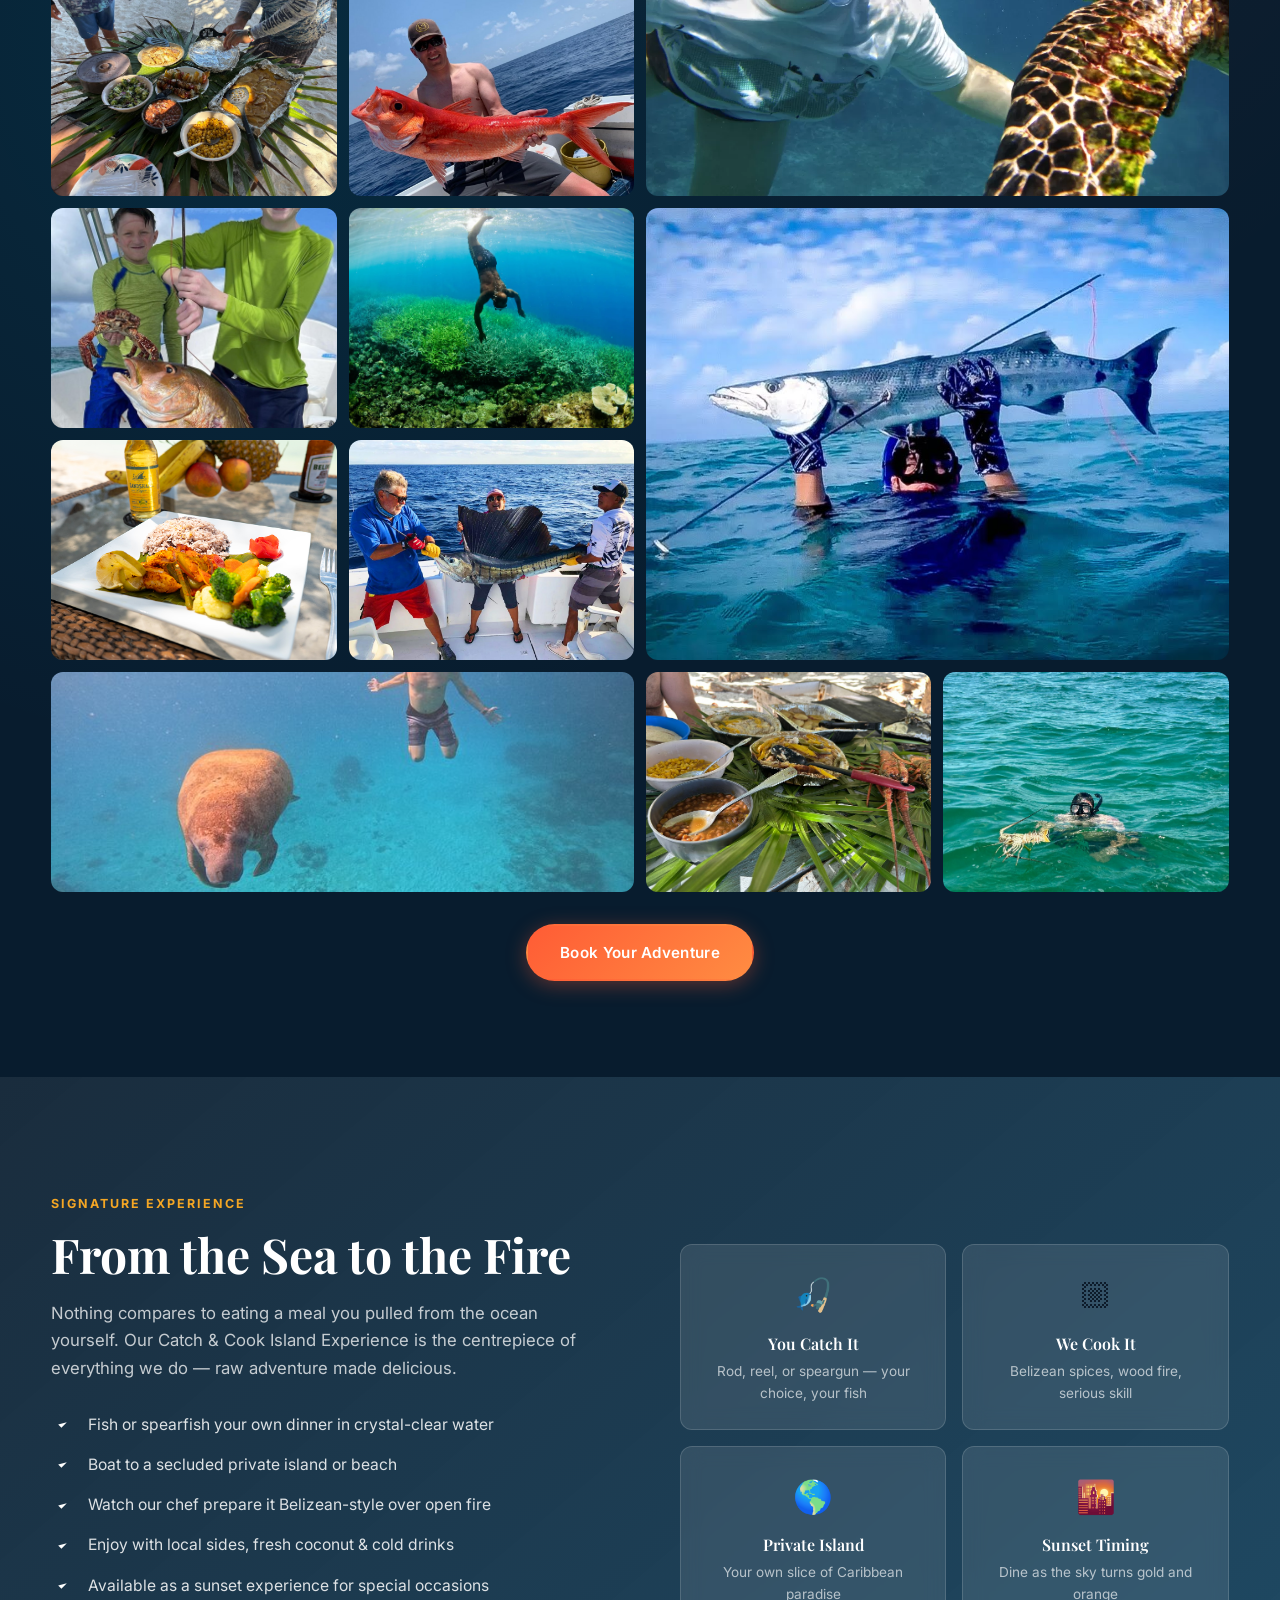
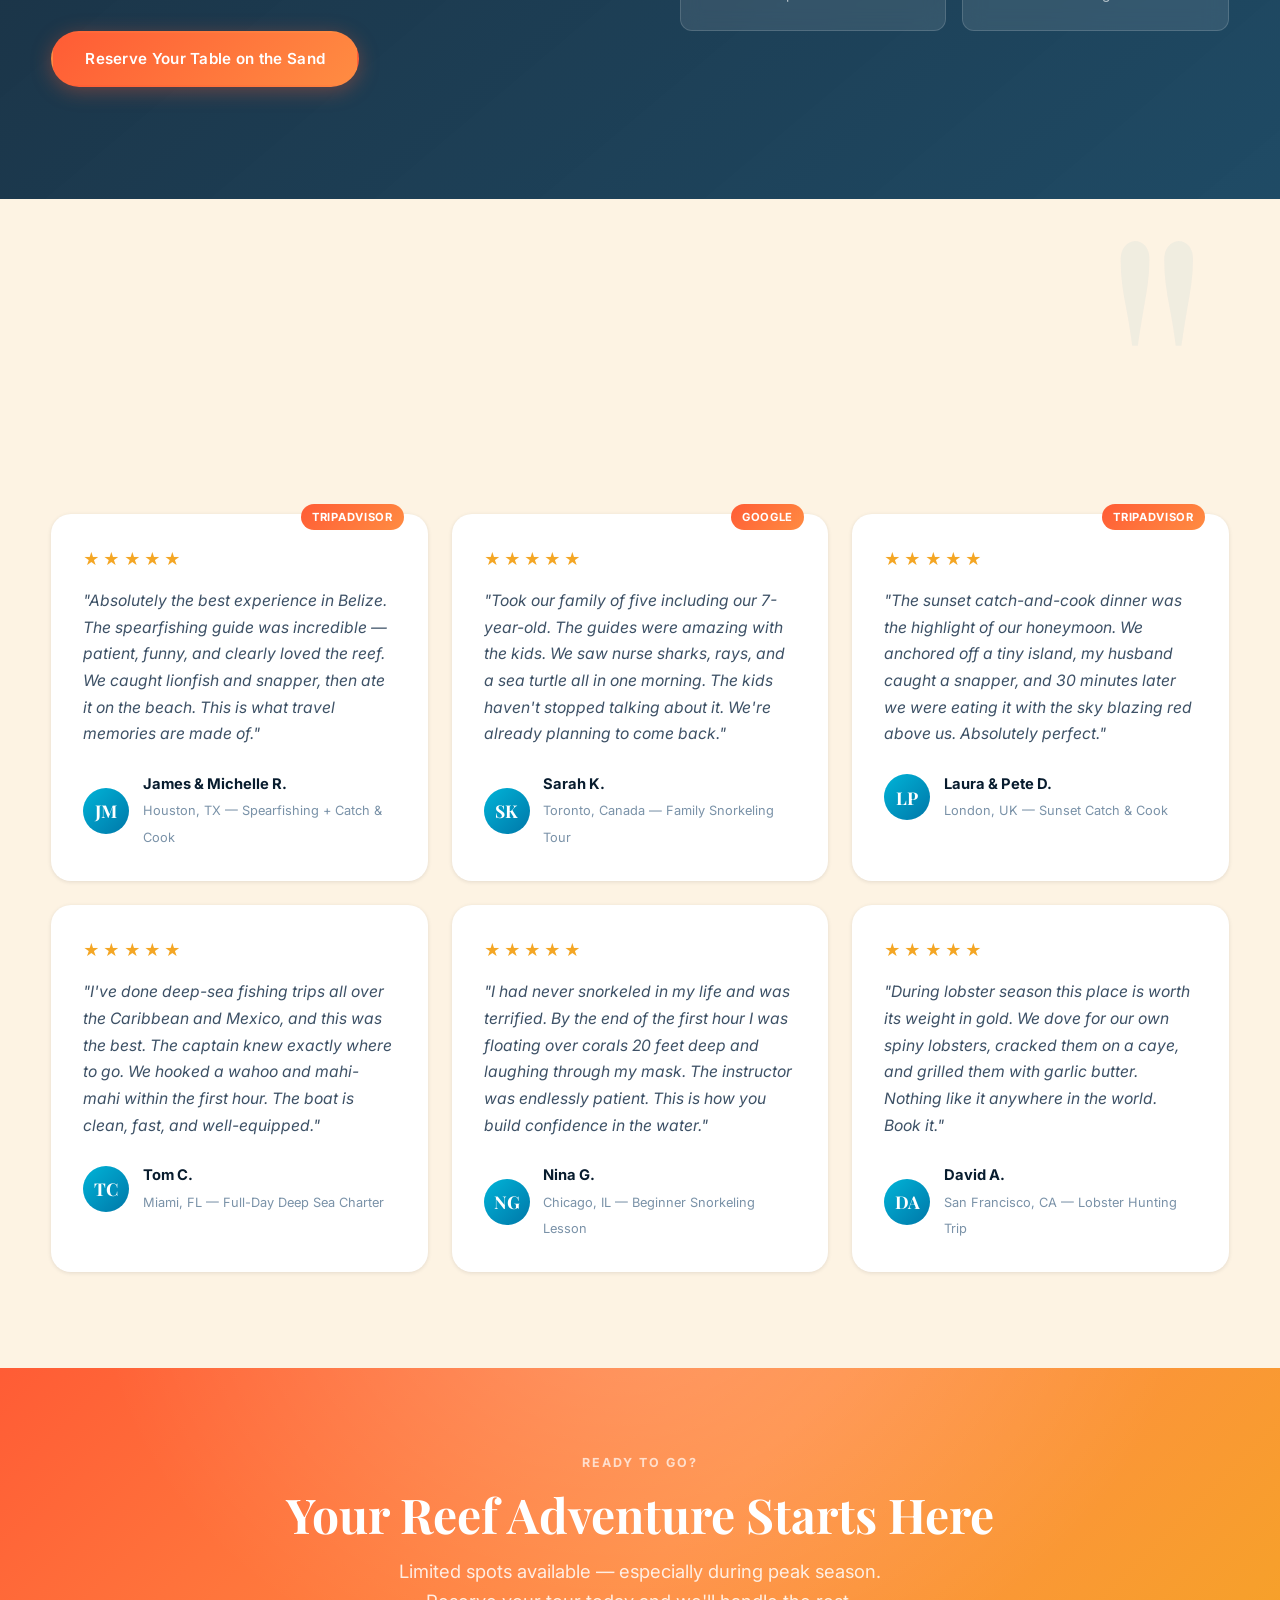
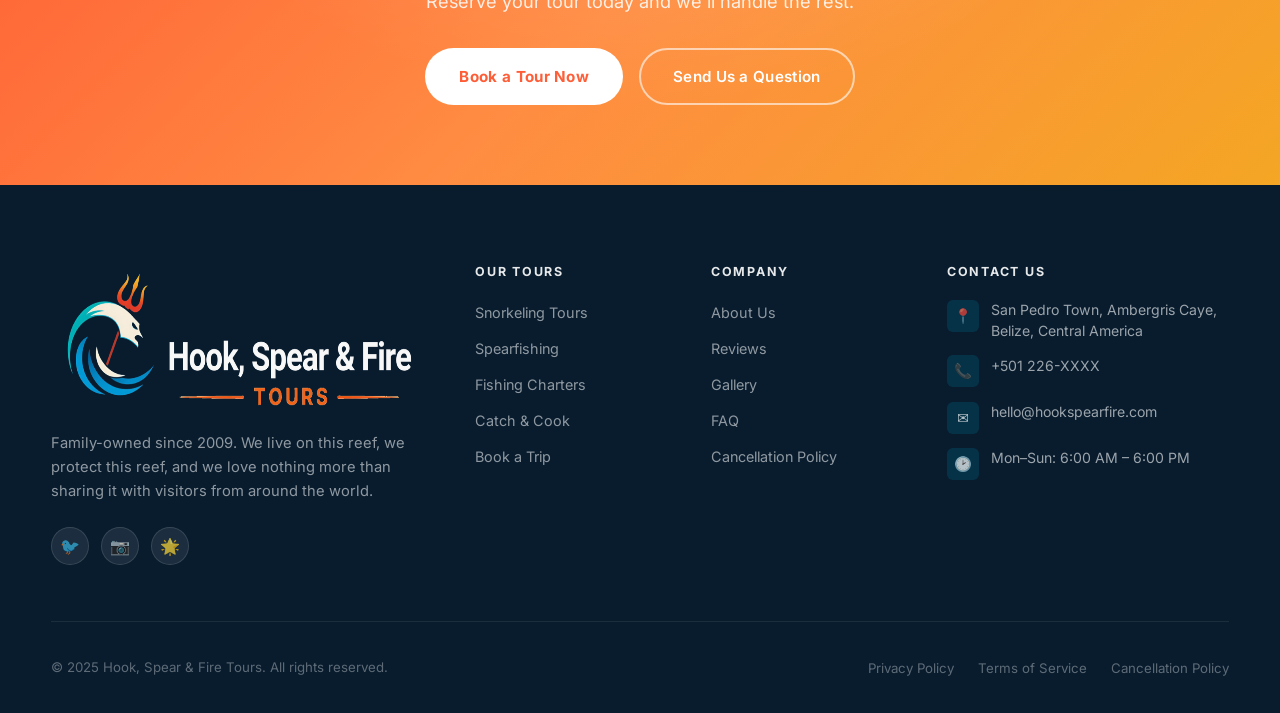
==== commit a2436096: "Fix snorkeler crop and fill last empty gallery cell - Add object-position:top to snorkel4.webp so th" ====
--- a/index.html
+++ b/index.html
@@ -1133,6 +1133,7 @@
           src="images/snorkel4.webp"
           alt="Snorkeler exploring the Belize barrier reef"
           loading="lazy"
+          style="object-position: top"
         />
         <div class="gallery-overlay">
           <span class="gallery-caption">Reef snorkeling adventure</span>
@@ -1191,6 +1192,17 @@
         />
         <div class="gallery-overlay">
           <span class="gallery-caption">Beachside wood-fire cook</span>
+        </div>
+      </div>
+
+      <div class="gallery-item" data-caption="Lionfish on the spear">
+        <img
+          src="images/spear2.jpg"
+          alt="Spearfisher holding up a lionfish on the spear tip"
+          loading="lazy"
+        />
+        <div class="gallery-overlay">
+          <span class="gallery-caption">Lionfish on the spear</span>
         </div>
       </div>
 
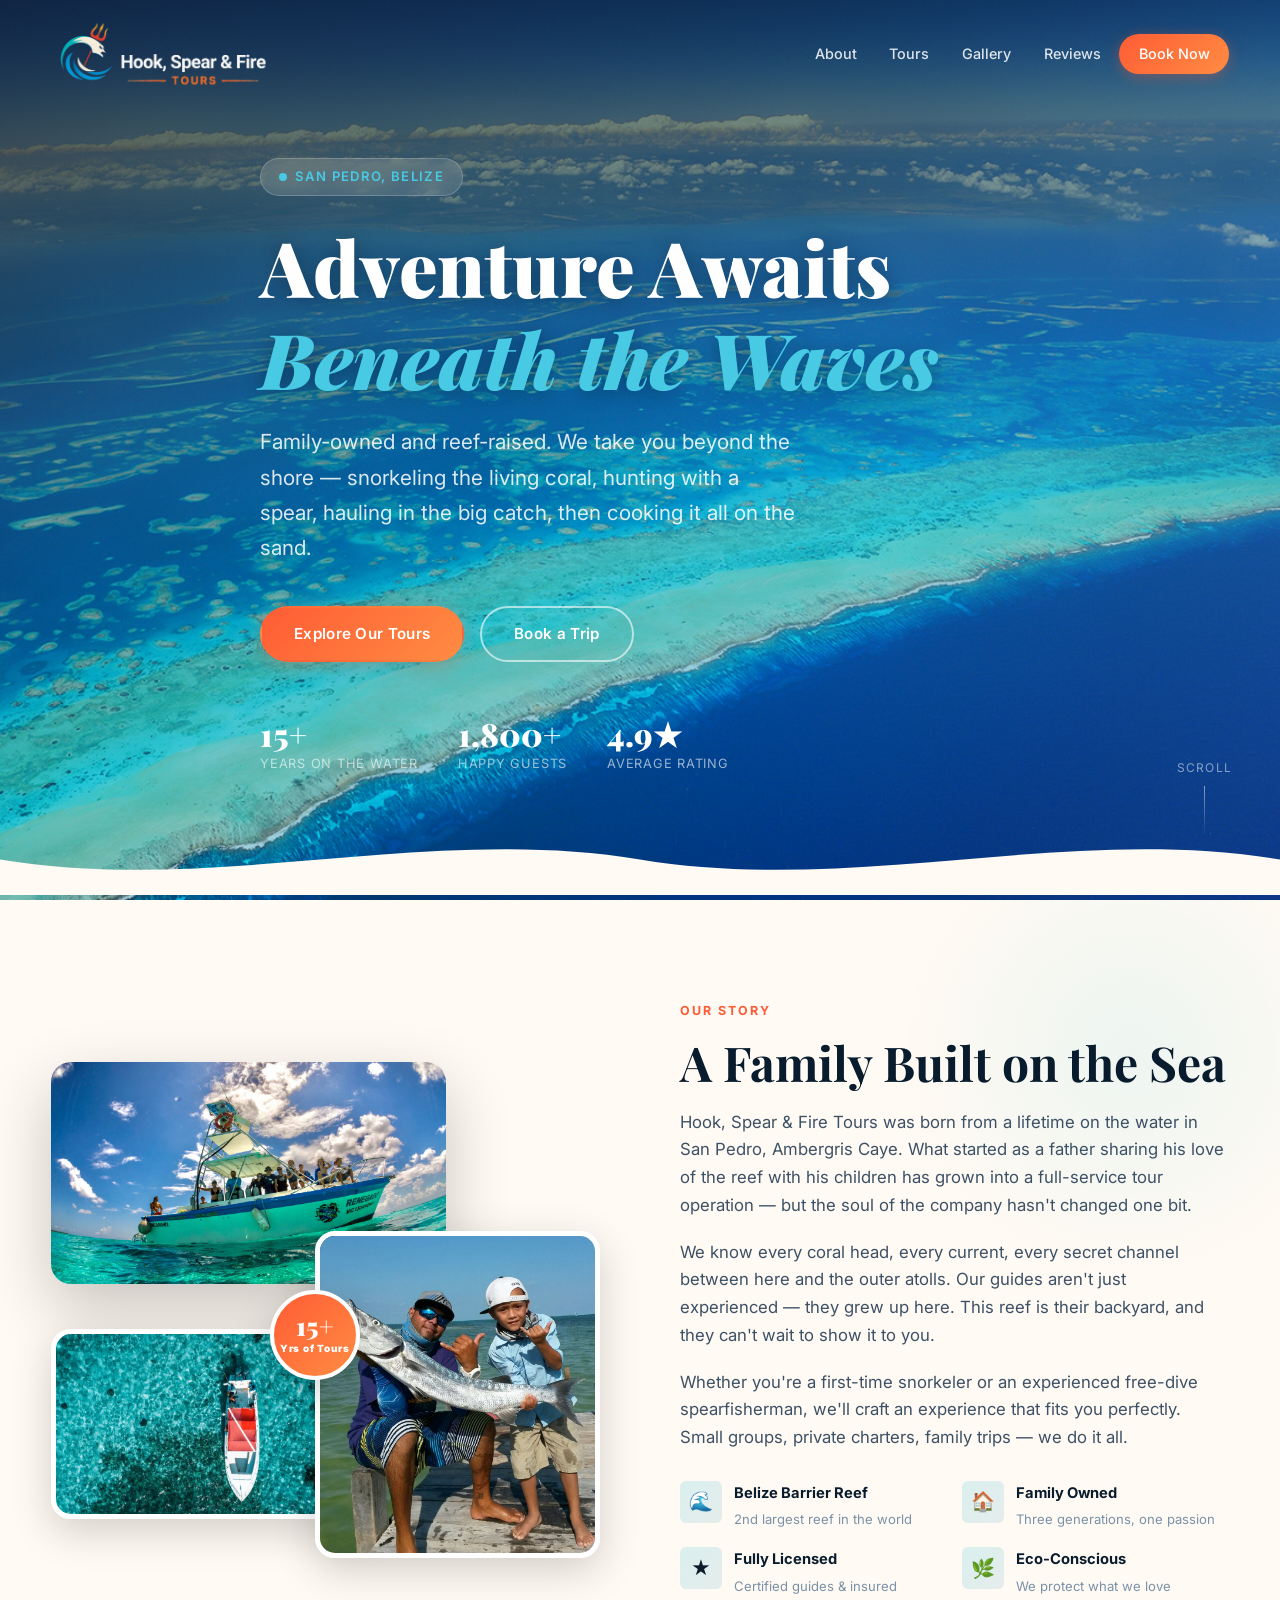
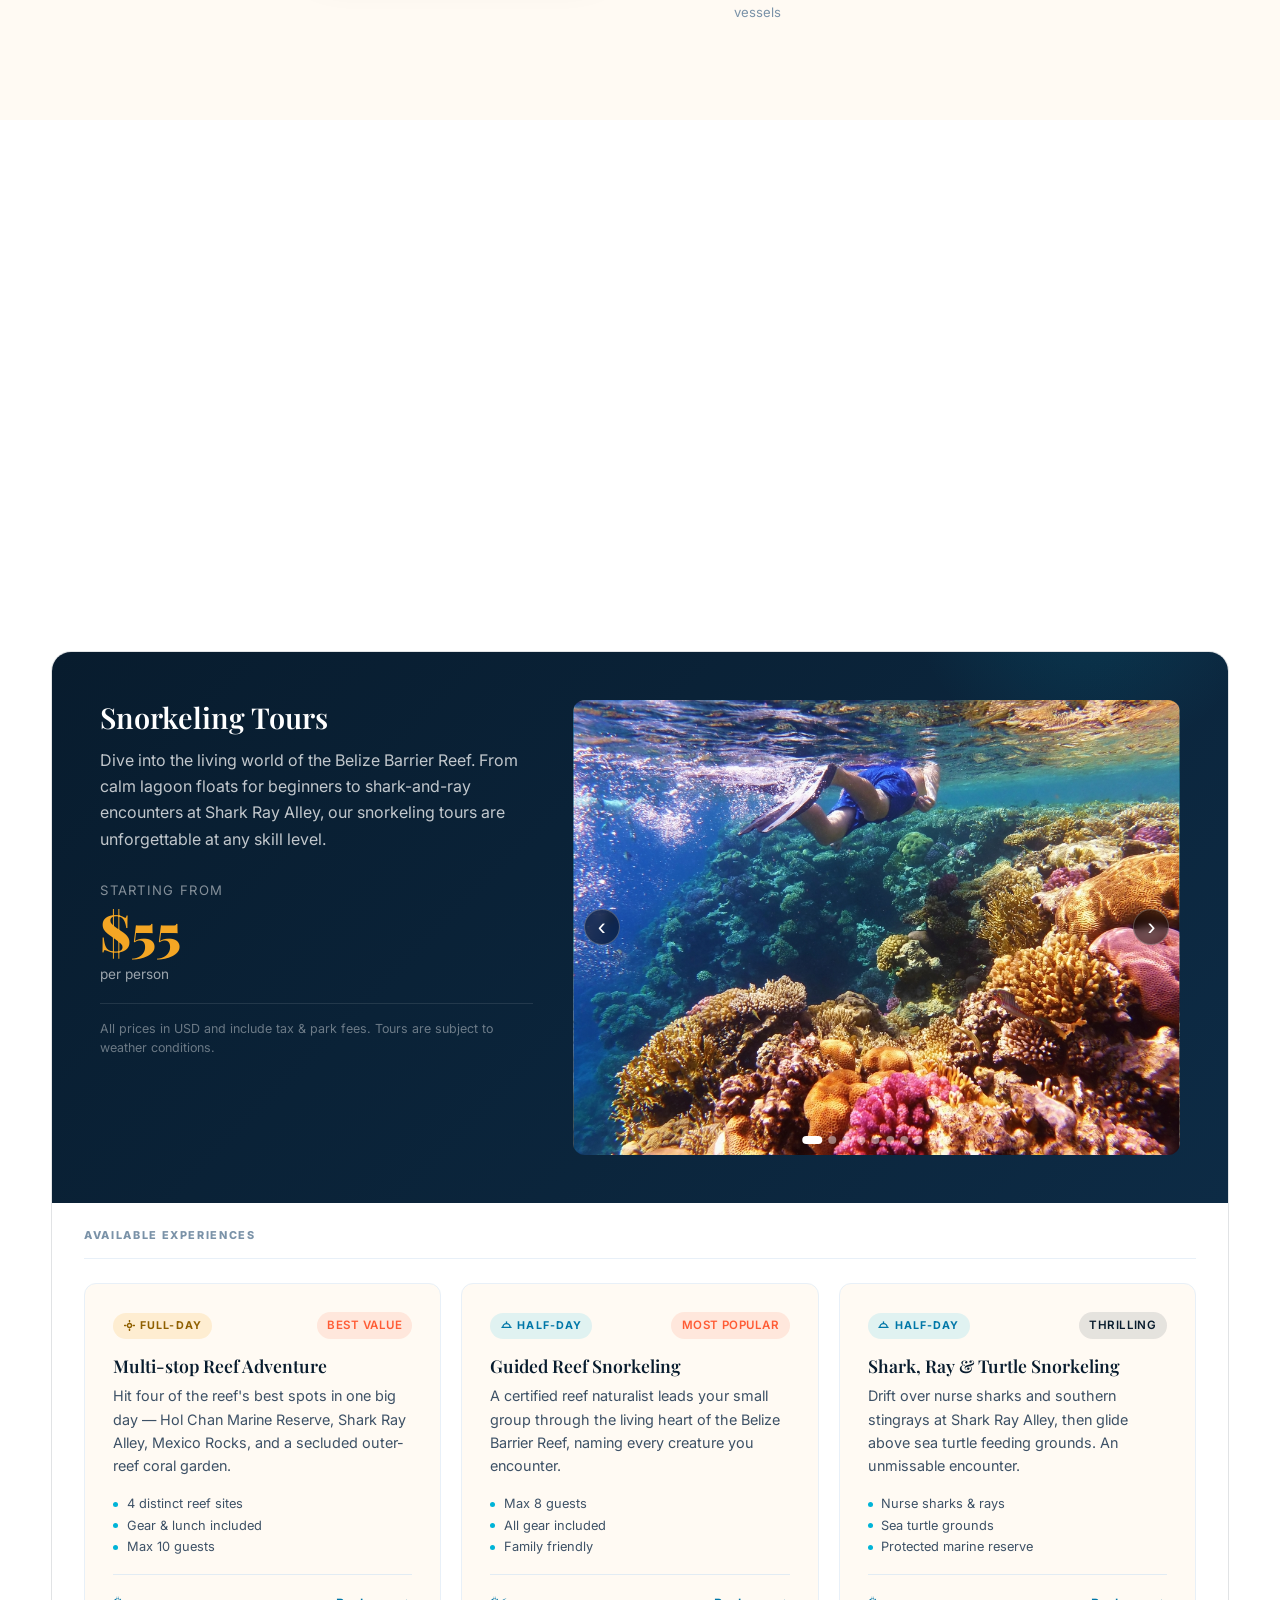
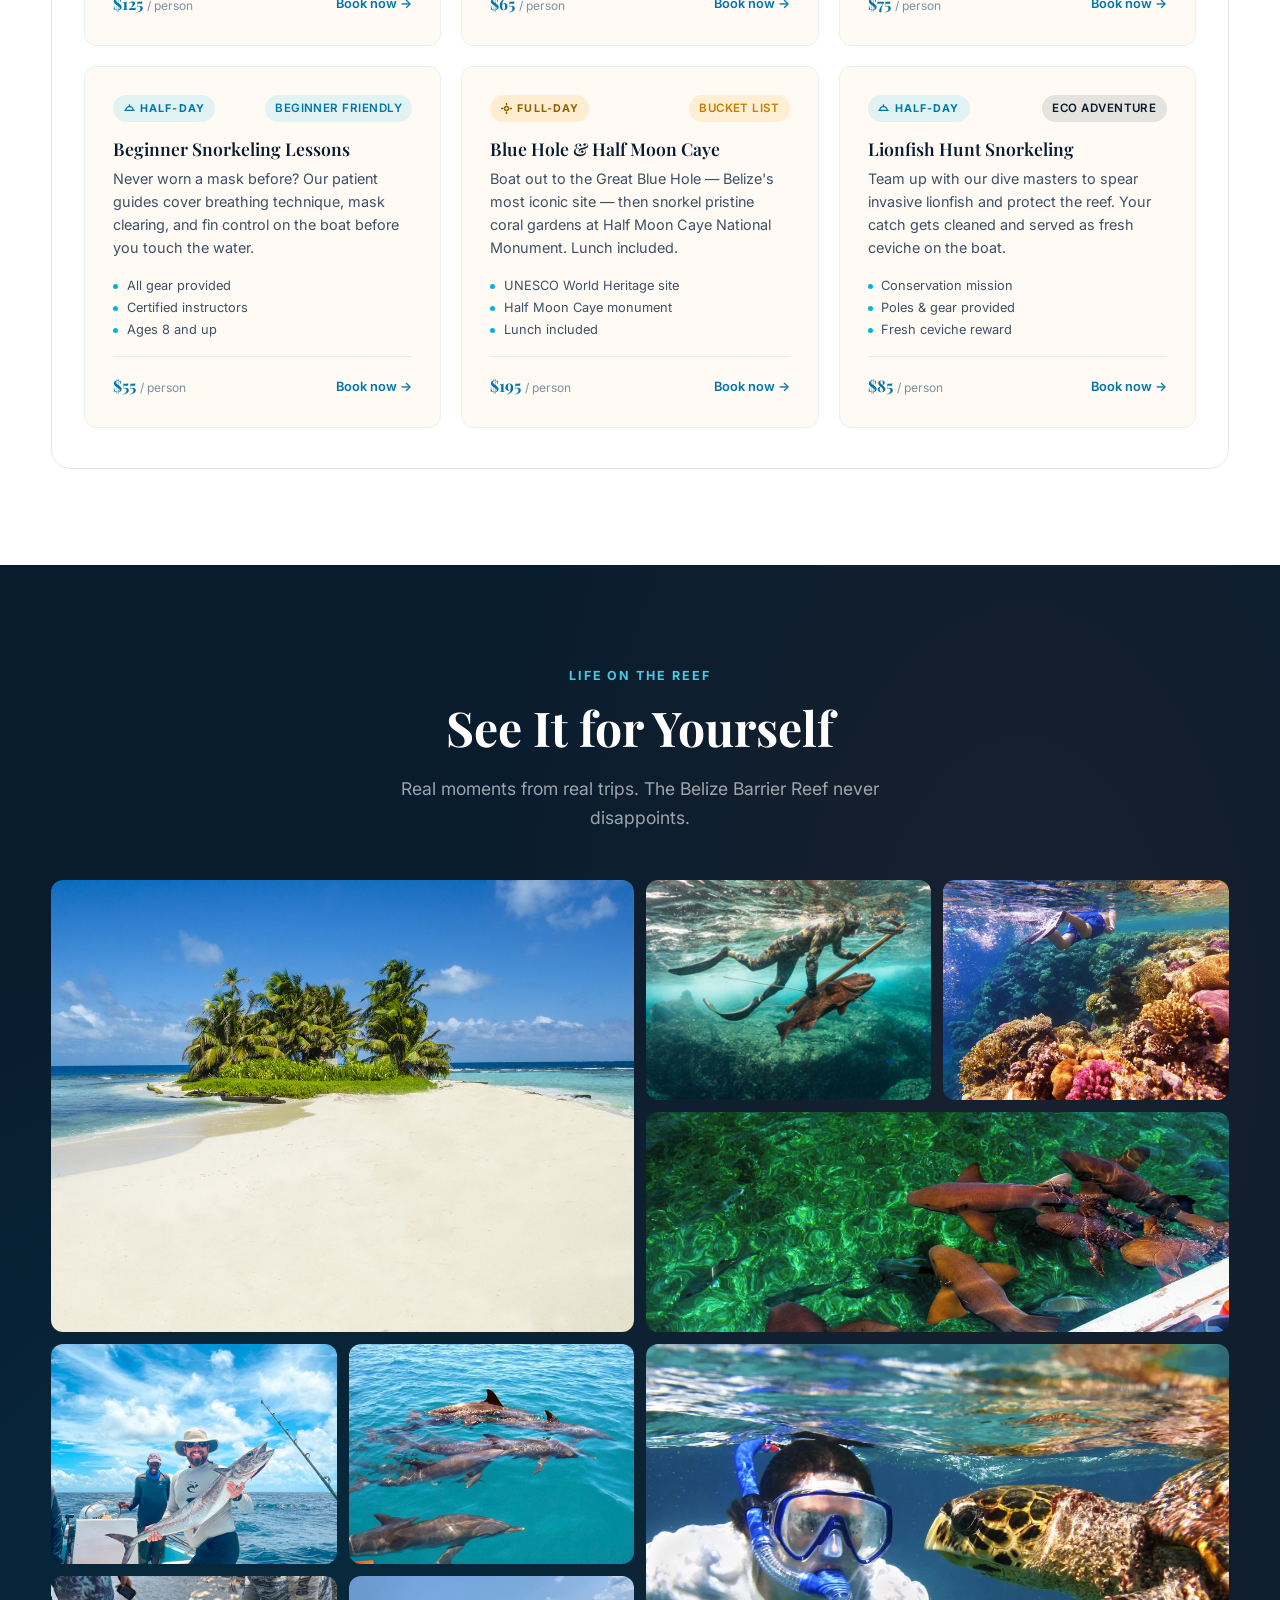
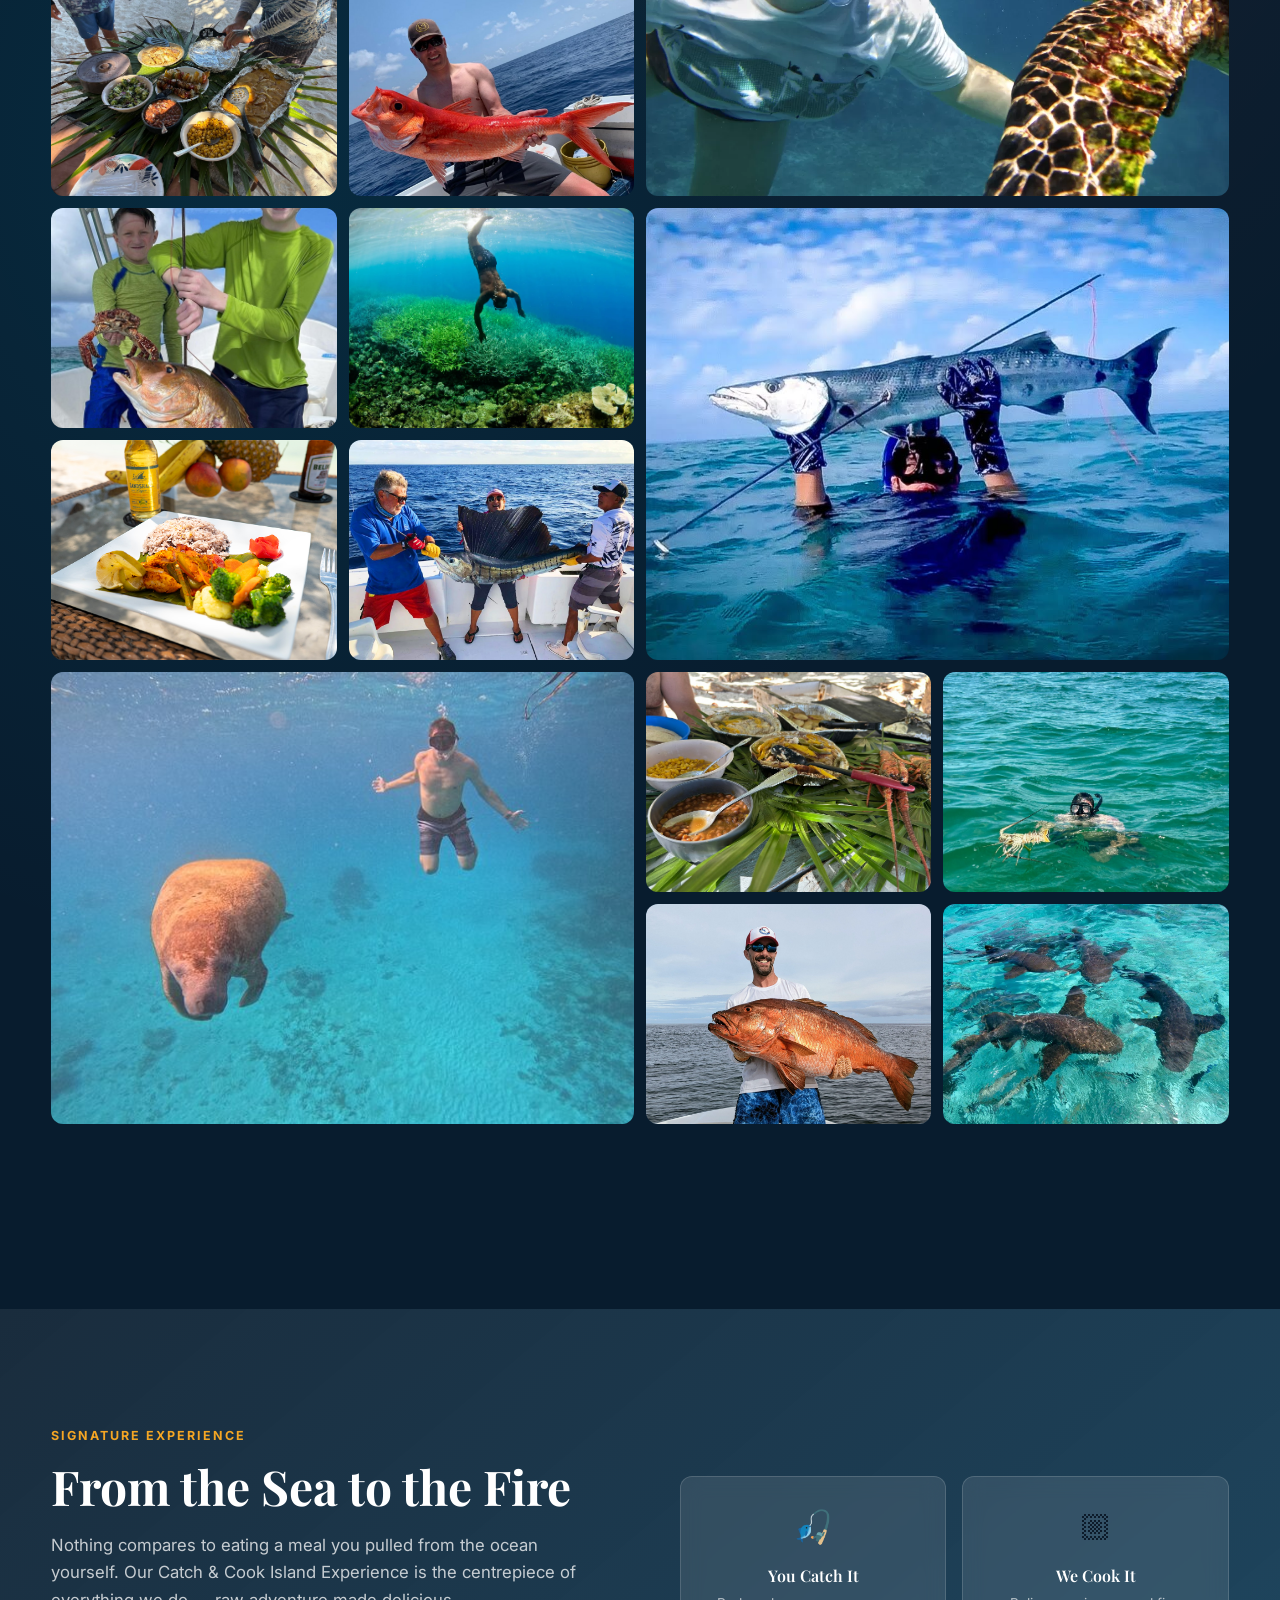
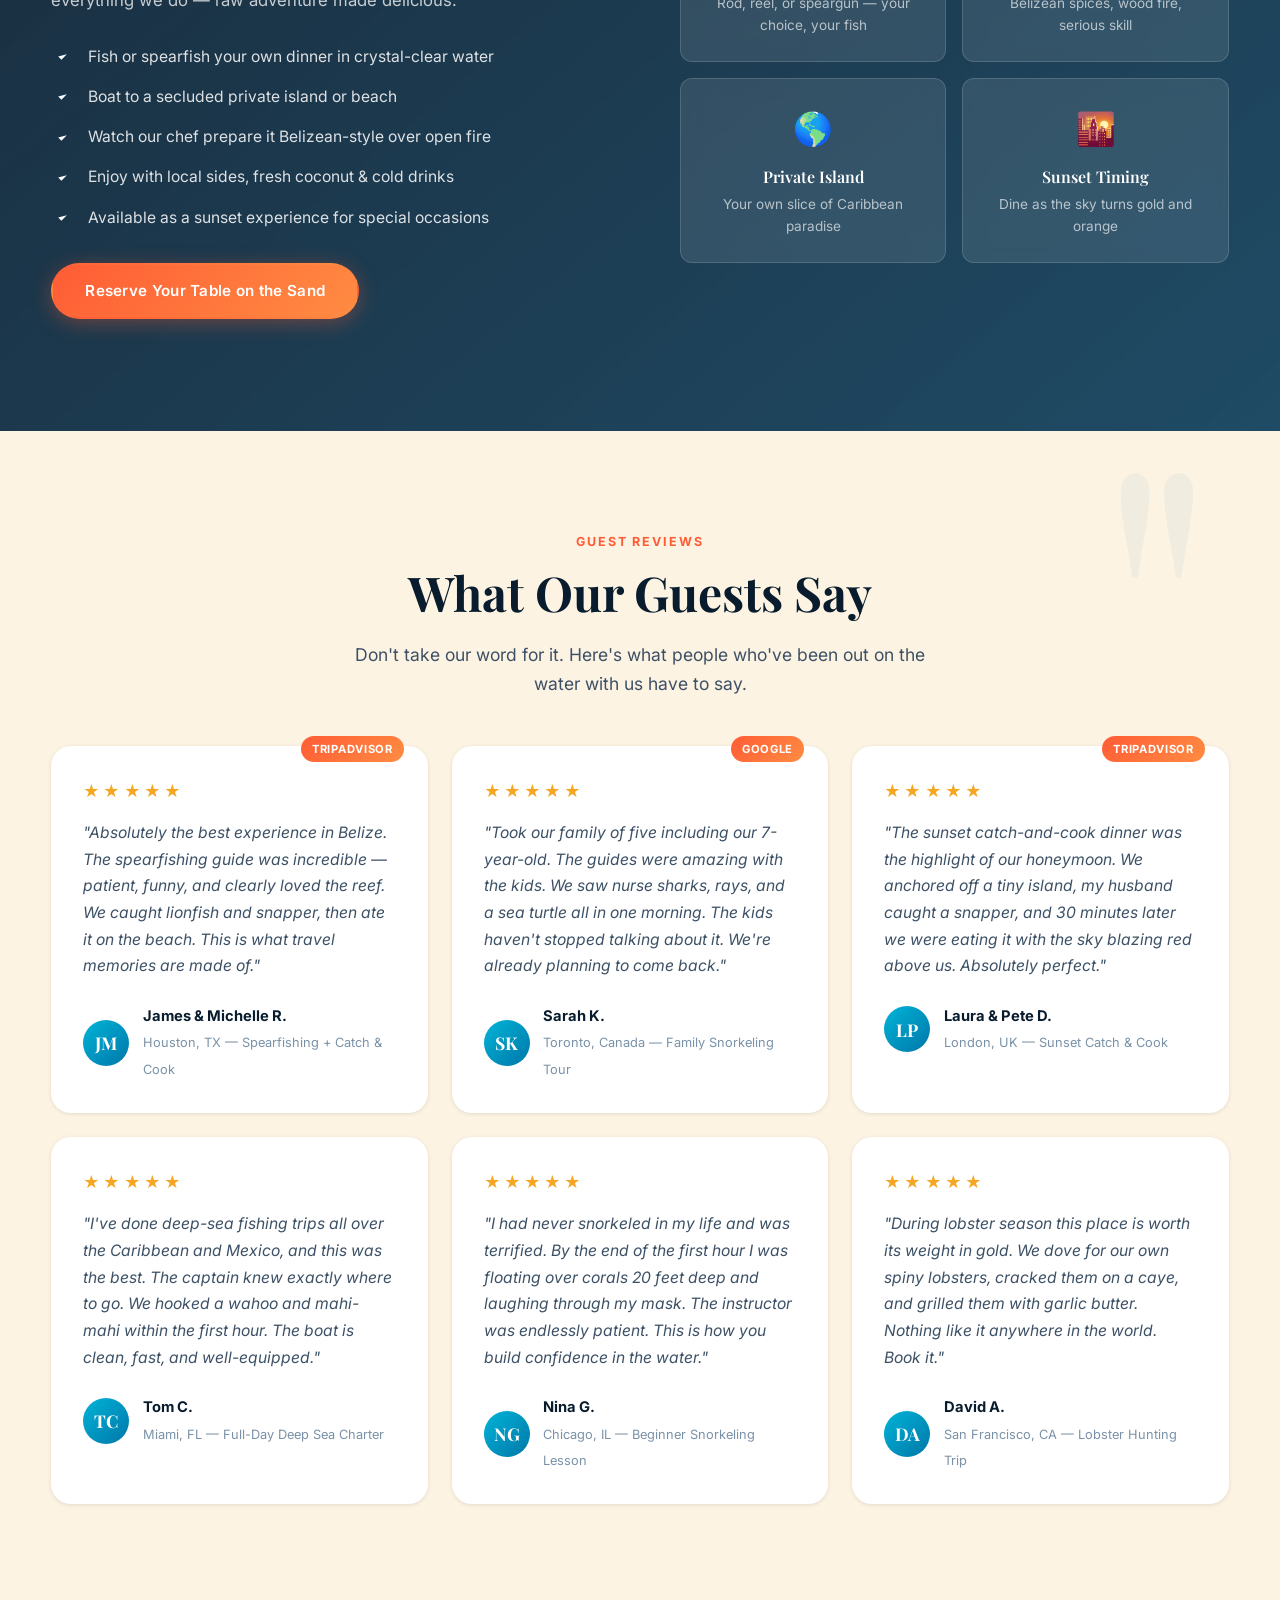
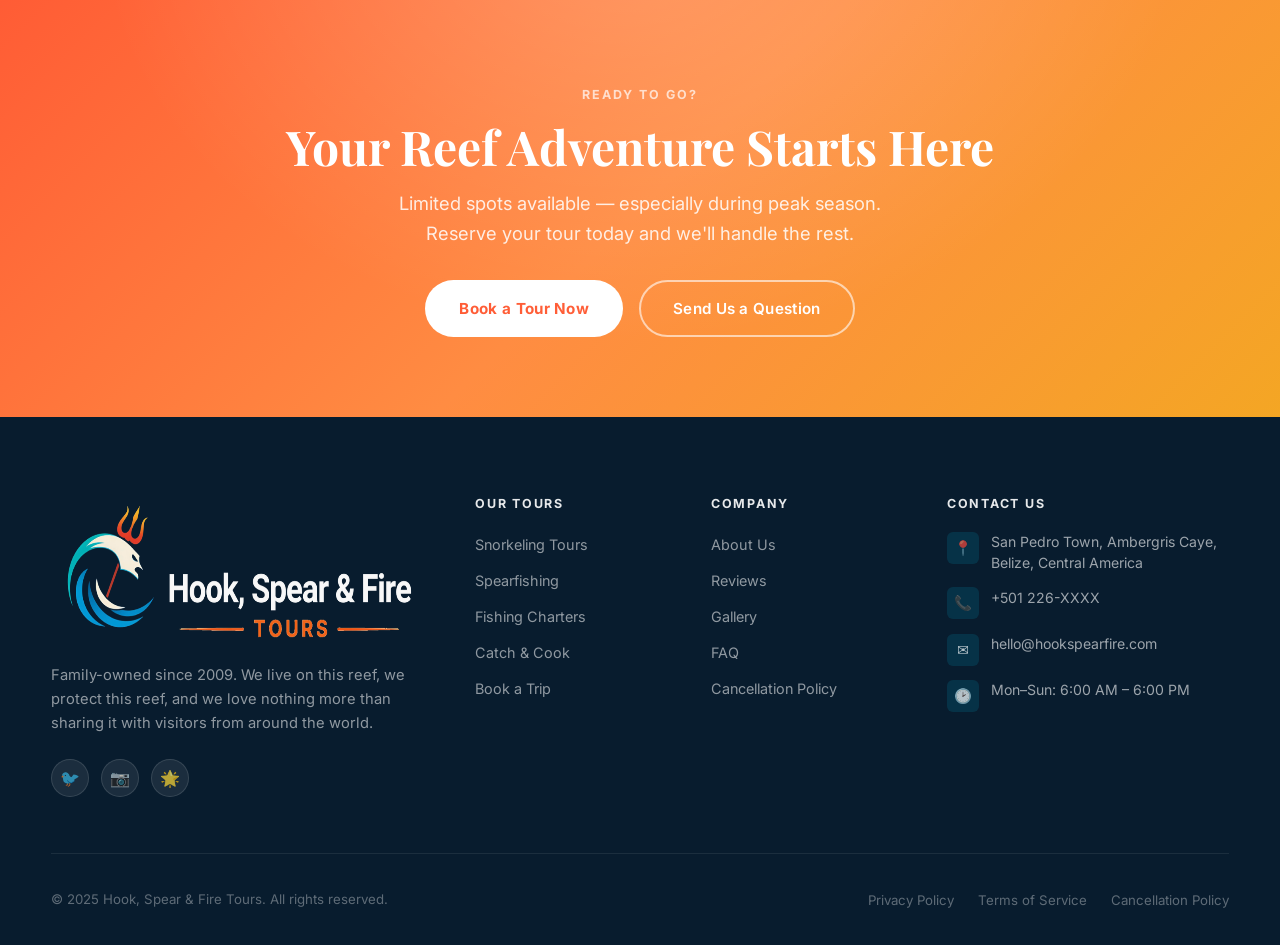
==== commit e17cef47: "Fix snorkel3 cropping: expand to 2x2, add 2 fill images - Change item 15 (snorkel3.jpg) from span-2-" ====
--- a/index.html
+++ b/index.html
@@ -1206,6 +1206,28 @@
         </div>
       </div>
 
+      <div class="gallery-item" data-caption="Out on the open water">
+        <img
+          src="images/fish3.jpg"
+          alt="Fishing charter heading out on the open Caribbean water"
+          loading="lazy"
+        />
+        <div class="gallery-overlay">
+          <span class="gallery-caption">Out on the open water</span>
+        </div>
+      </div>
+
+      <div class="gallery-item" data-caption="Underwater world">
+        <img
+          src="images/snorkel5.webp"
+          alt="Snorkeler gliding over a vibrant coral reef"
+          loading="lazy"
+        />
+        <div class="gallery-overlay">
+          <span class="gallery-caption">Underwater world</span>
+        </div>
+      </div>
+
     </div><!-- /gallery-grid -->
 
     <div class="gallery-cta fade-up">
--- a/style.css
+++ b/style.css
@@ -1044,7 +1044,7 @@
 .gallery-item:nth-child(4)  { grid-column: span 2; }
 .gallery-item:nth-child(7)  { grid-column: span 2; grid-row: span 2; }
 .gallery-item:nth-child(12) { grid-column: span 2; grid-row: span 2; }
-.gallery-item:nth-child(15) { grid-column: span 2; }
+.gallery-item:nth-child(15) { grid-column: span 2; grid-row: span 2; }
 
 .gallery-item img {
   width: 100%; height: 100%;
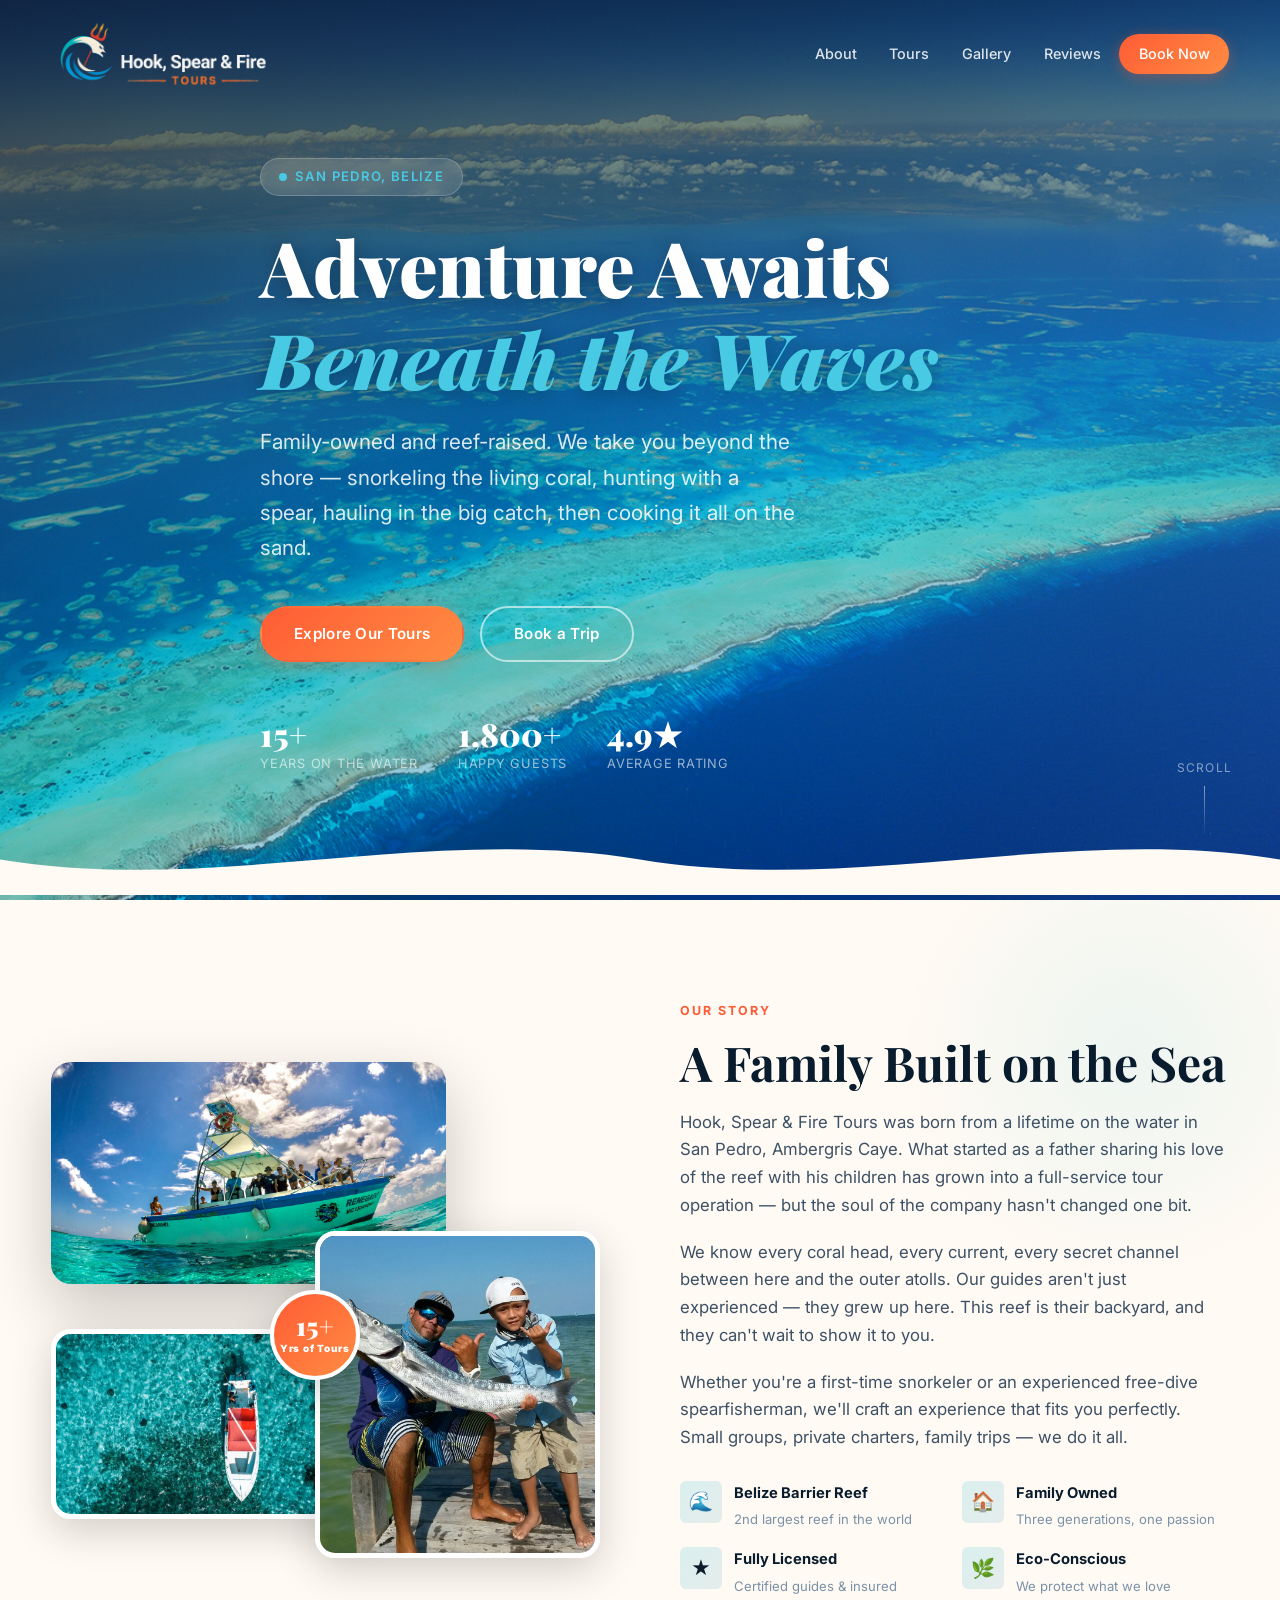
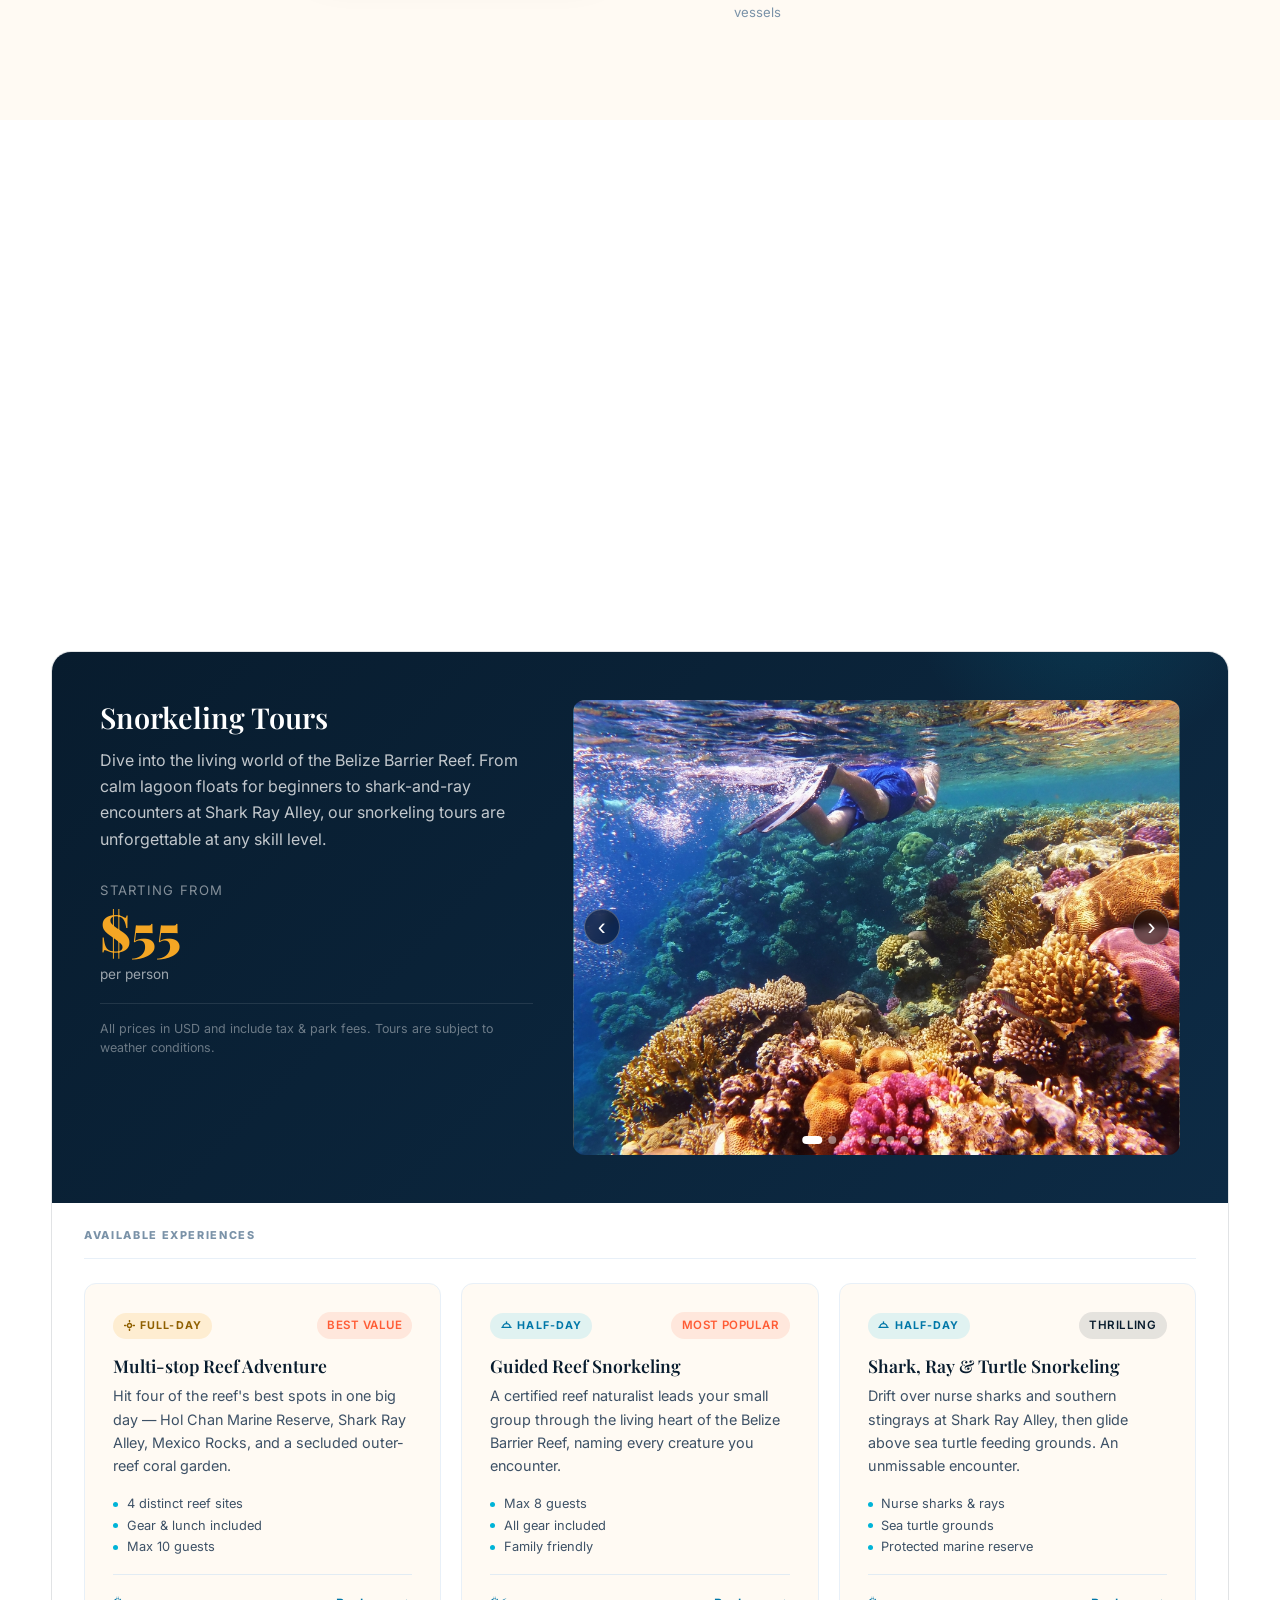
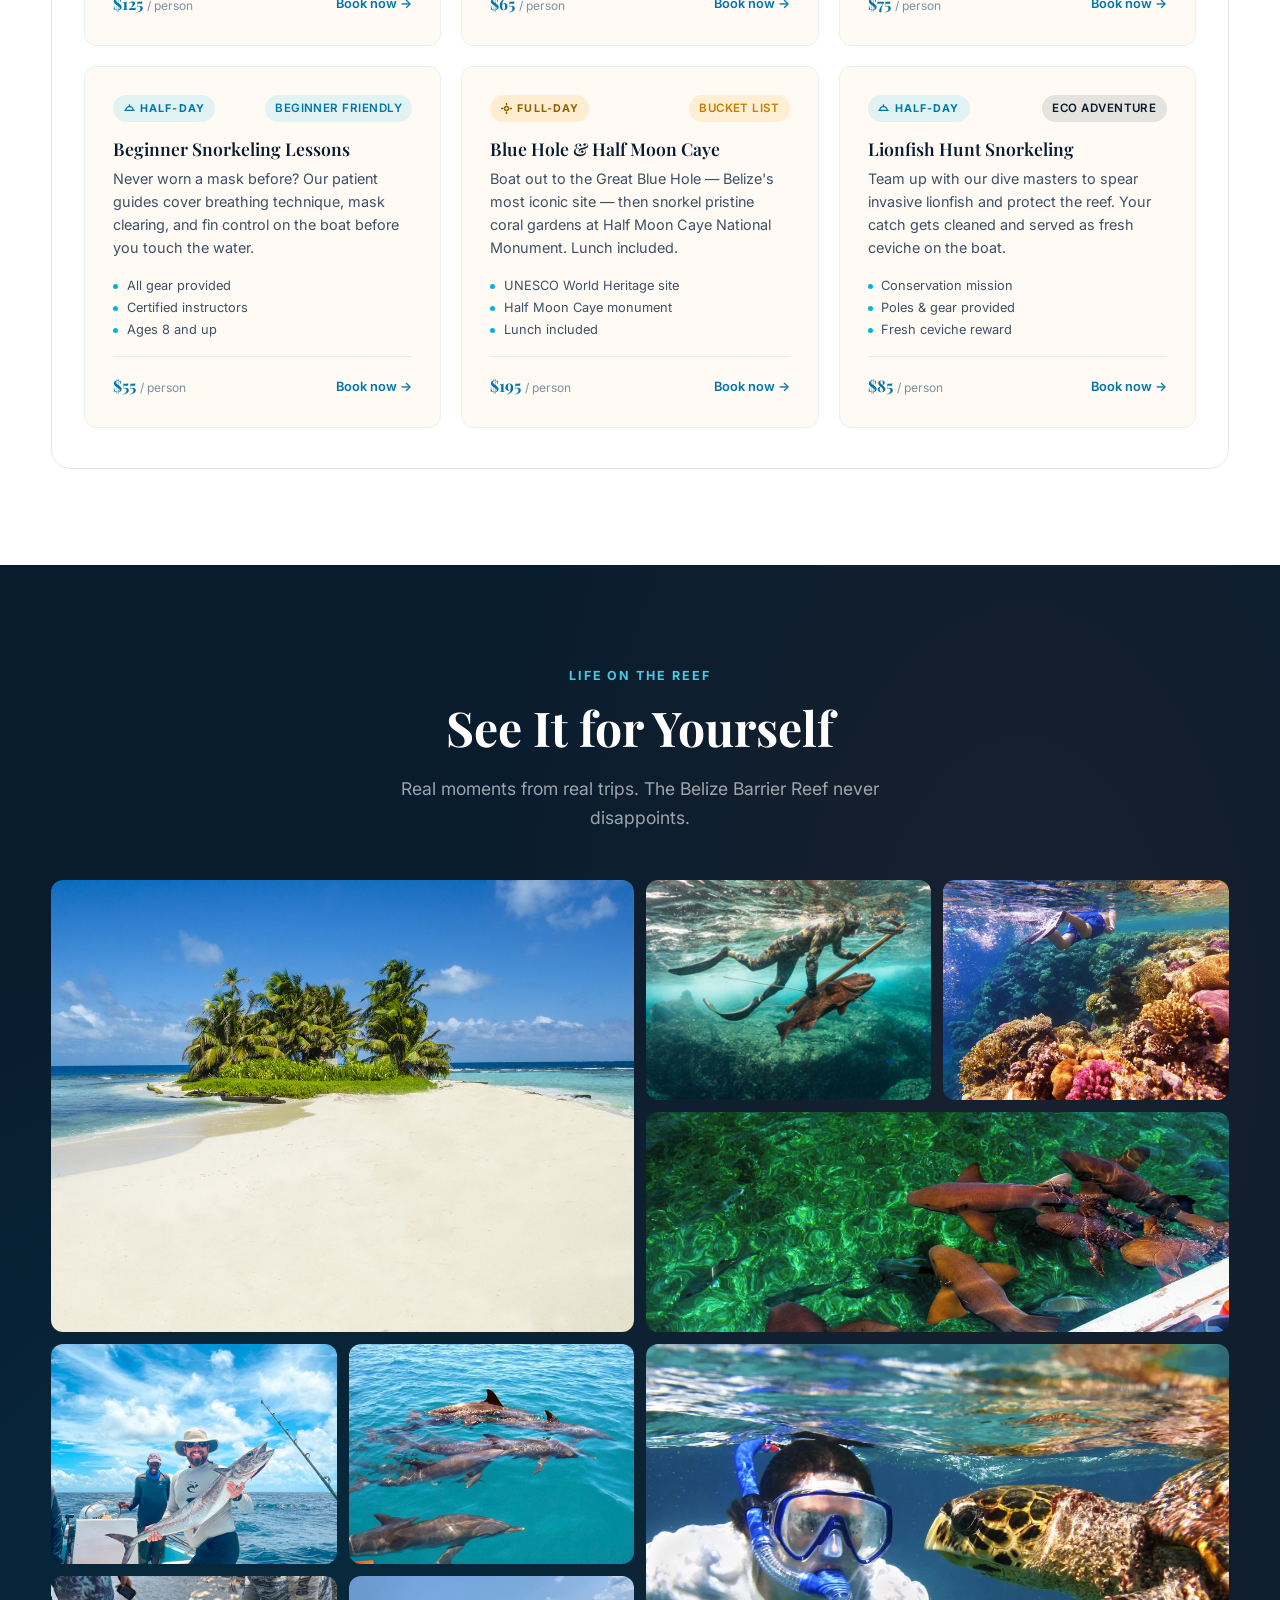
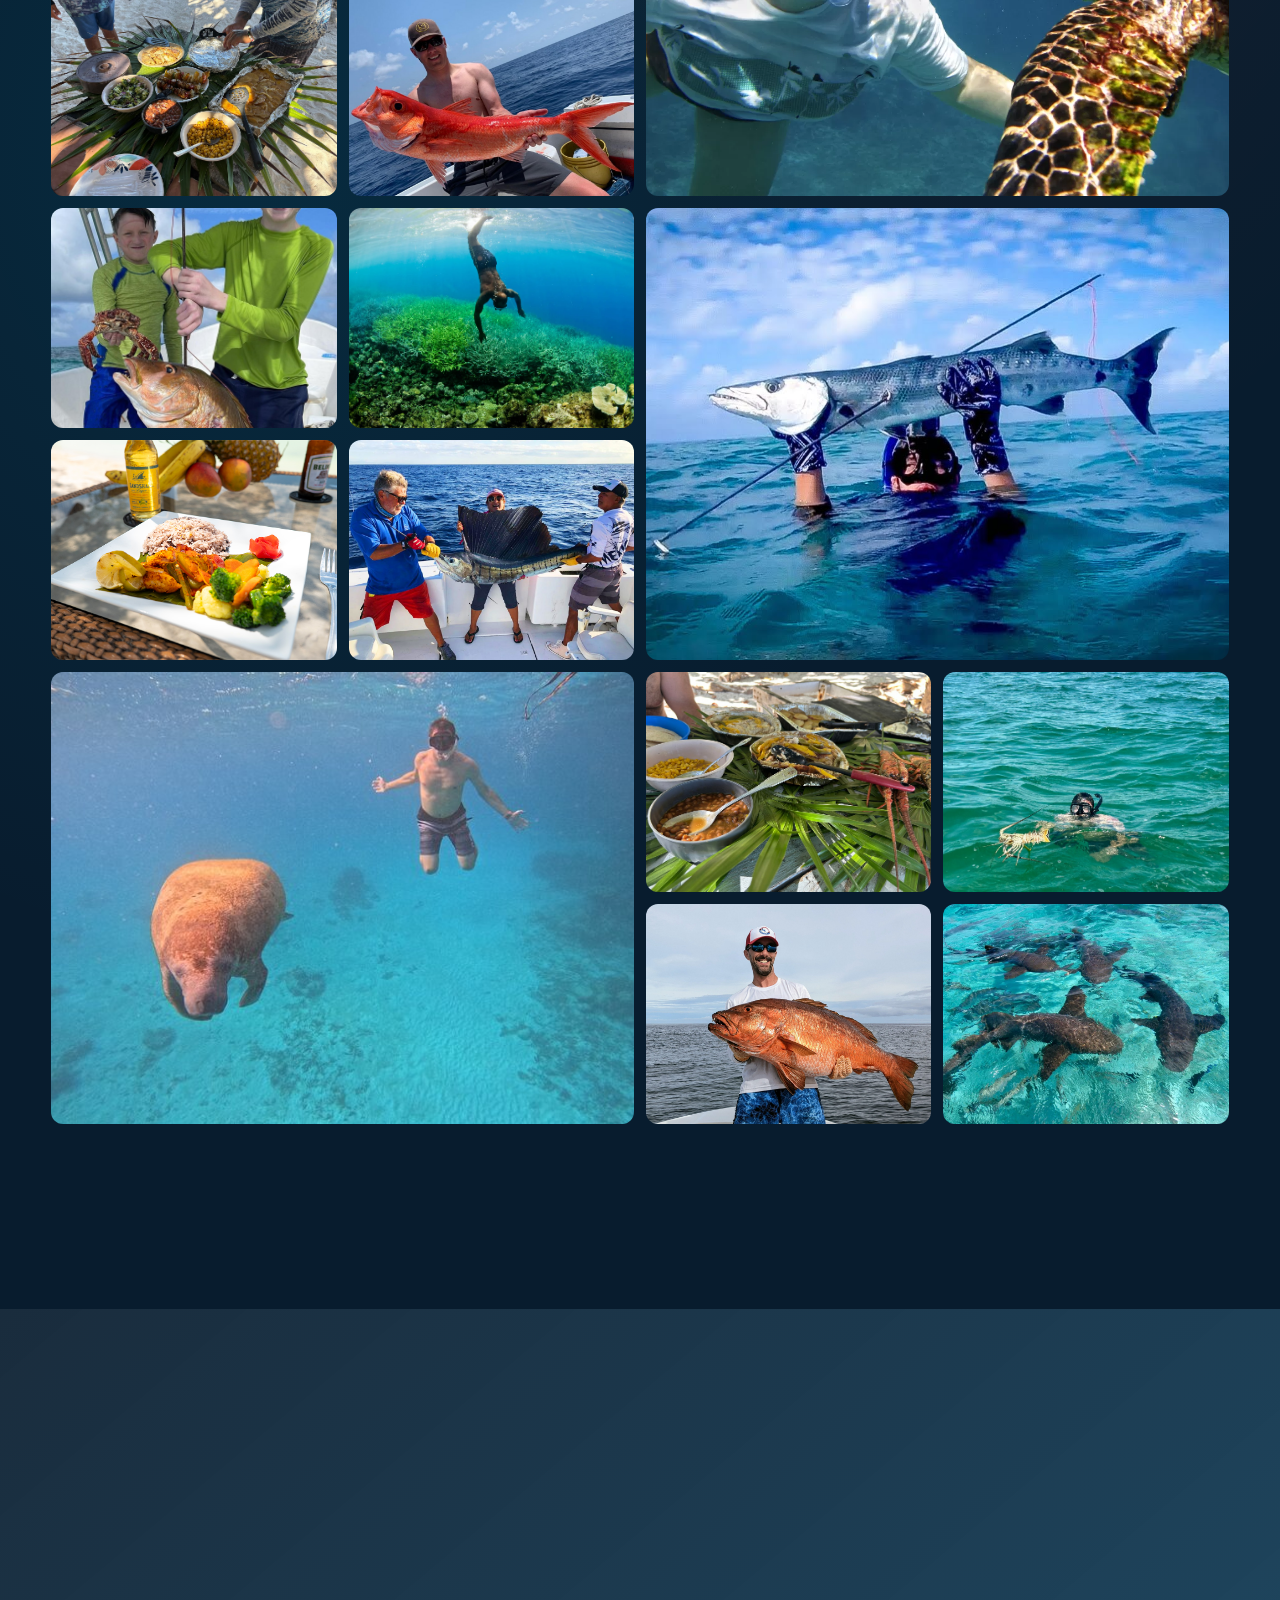
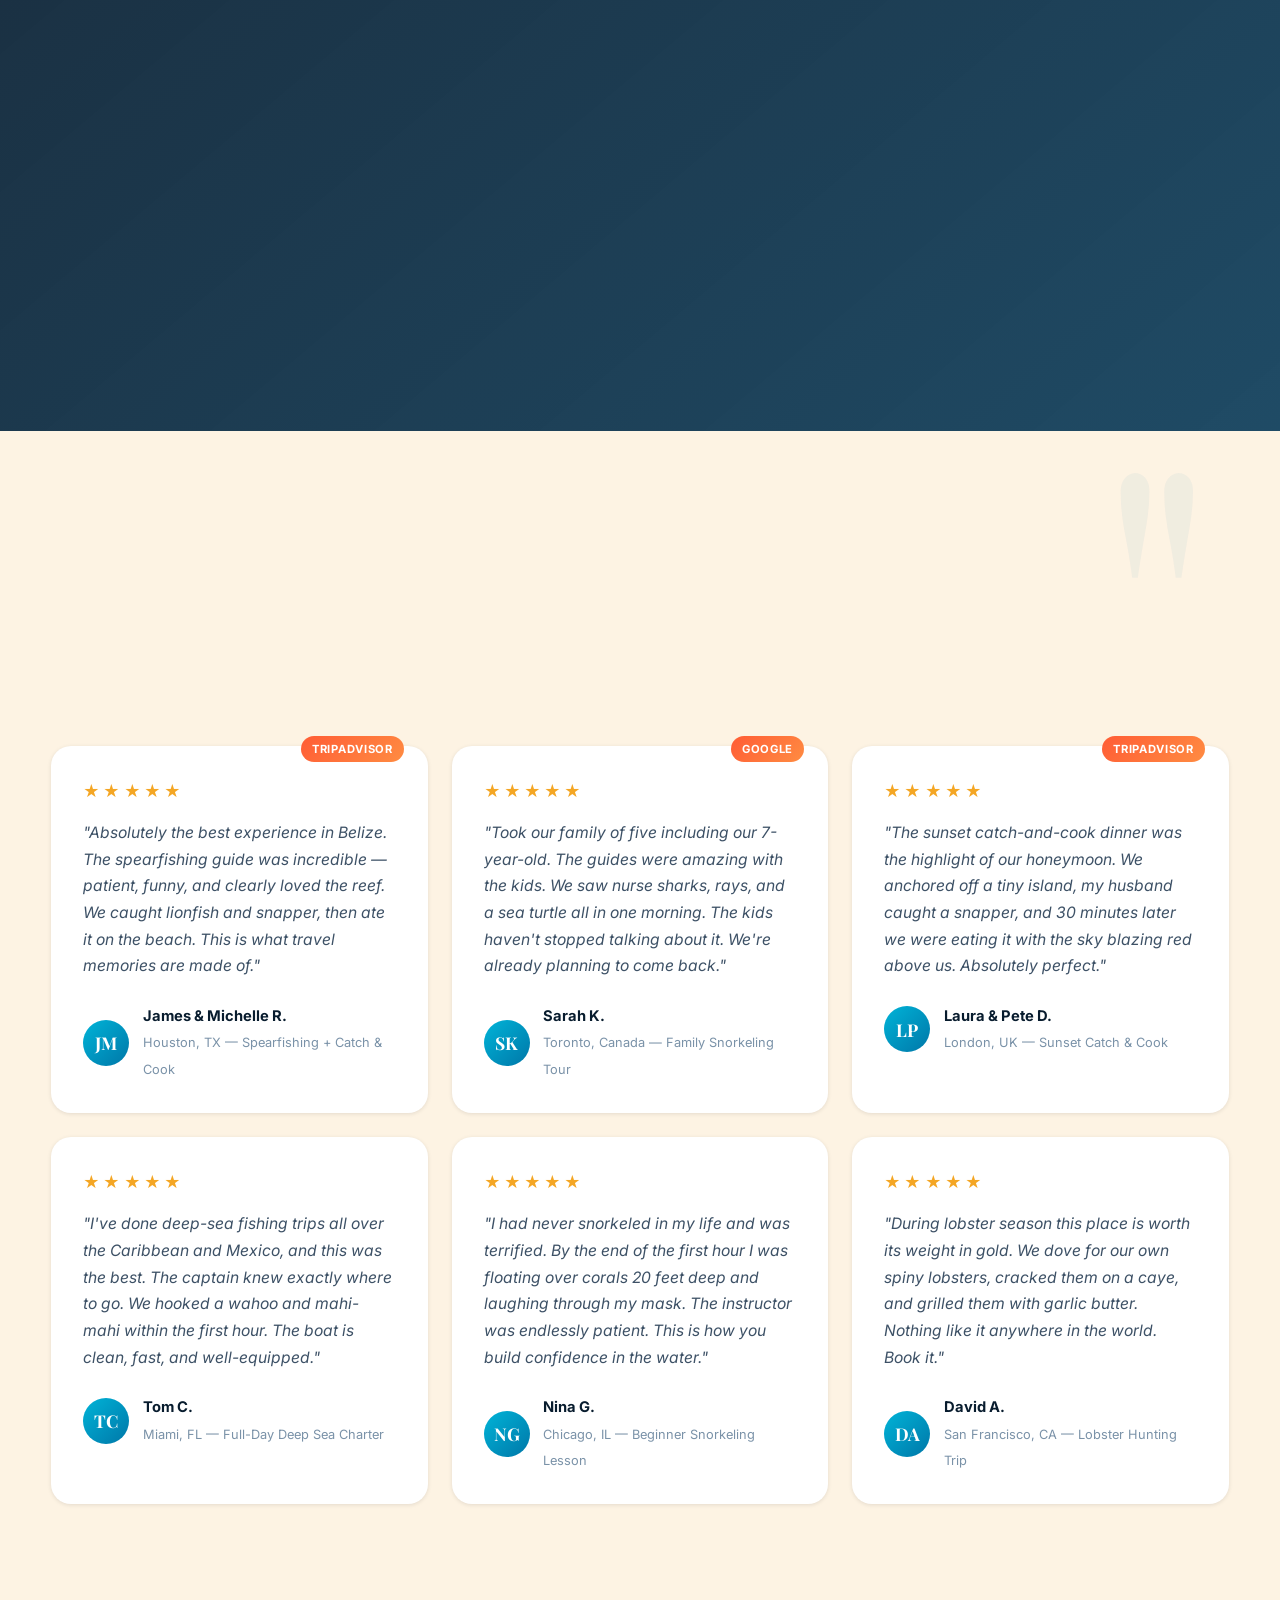
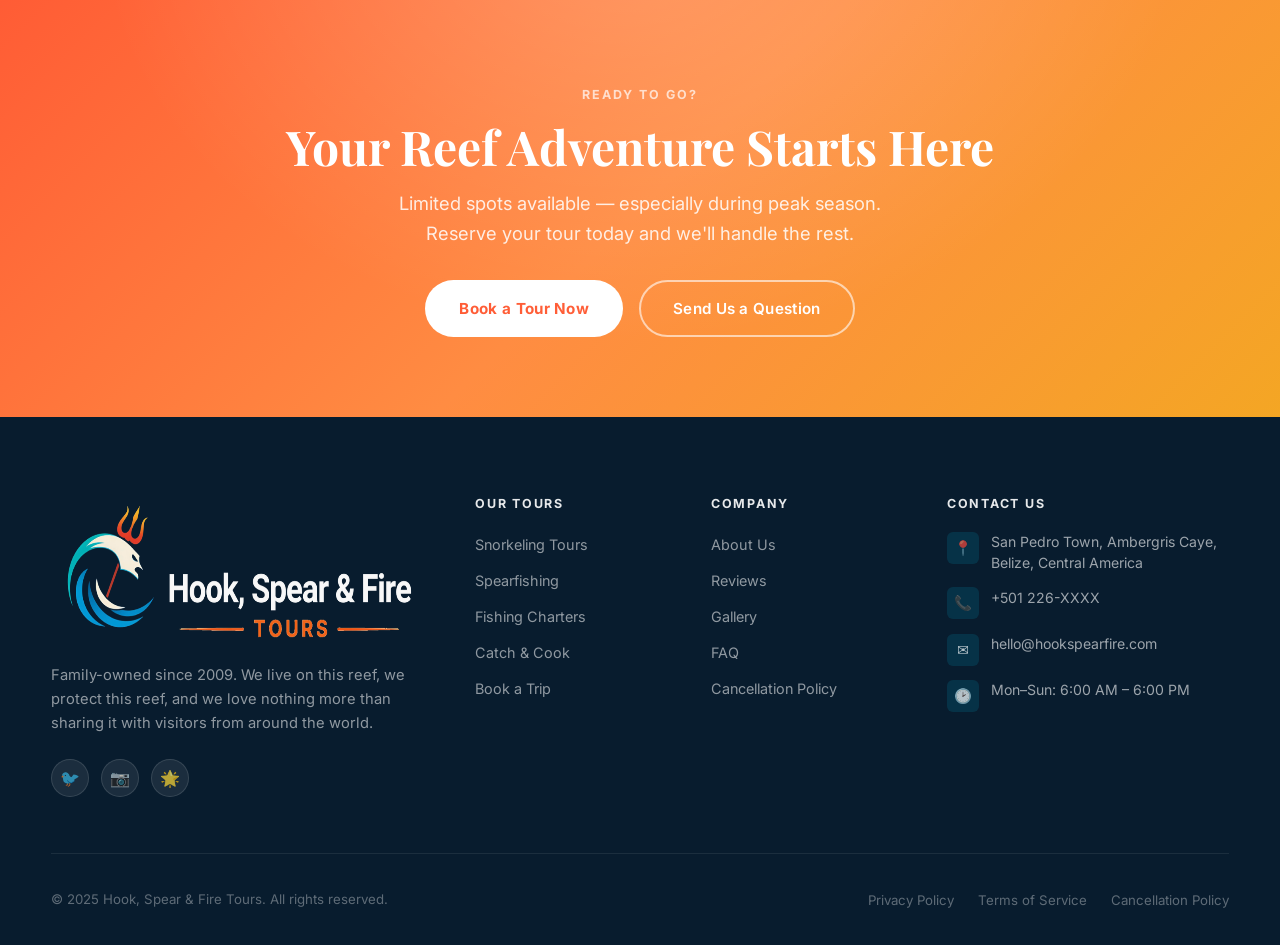
==== commit 26c1aaaa: "Fix feature card emojis for We Cook It and Private Island - We Cook It: skin-tone modifier (&#127996" ====
--- a/index.html
+++ b/index.html
@@ -1280,13 +1280,13 @@
       </div>
 
       <div class="feature-card">
-        <div class="feature-card-icon">&#127996;</div>
+        <div class="feature-card-icon">&#127830;</div>
         <h4>We Cook It</h4>
         <p>Belizean spices, wood fire, serious skill</p>
       </div>
 
       <div class="feature-card">
-        <div class="feature-card-icon">&#127758;</div>
+        <div class="feature-card-icon">&#127965;</div>
         <h4>Private Island</h4>
         <p>Your own slice of Caribbean paradise</p>
       </div>
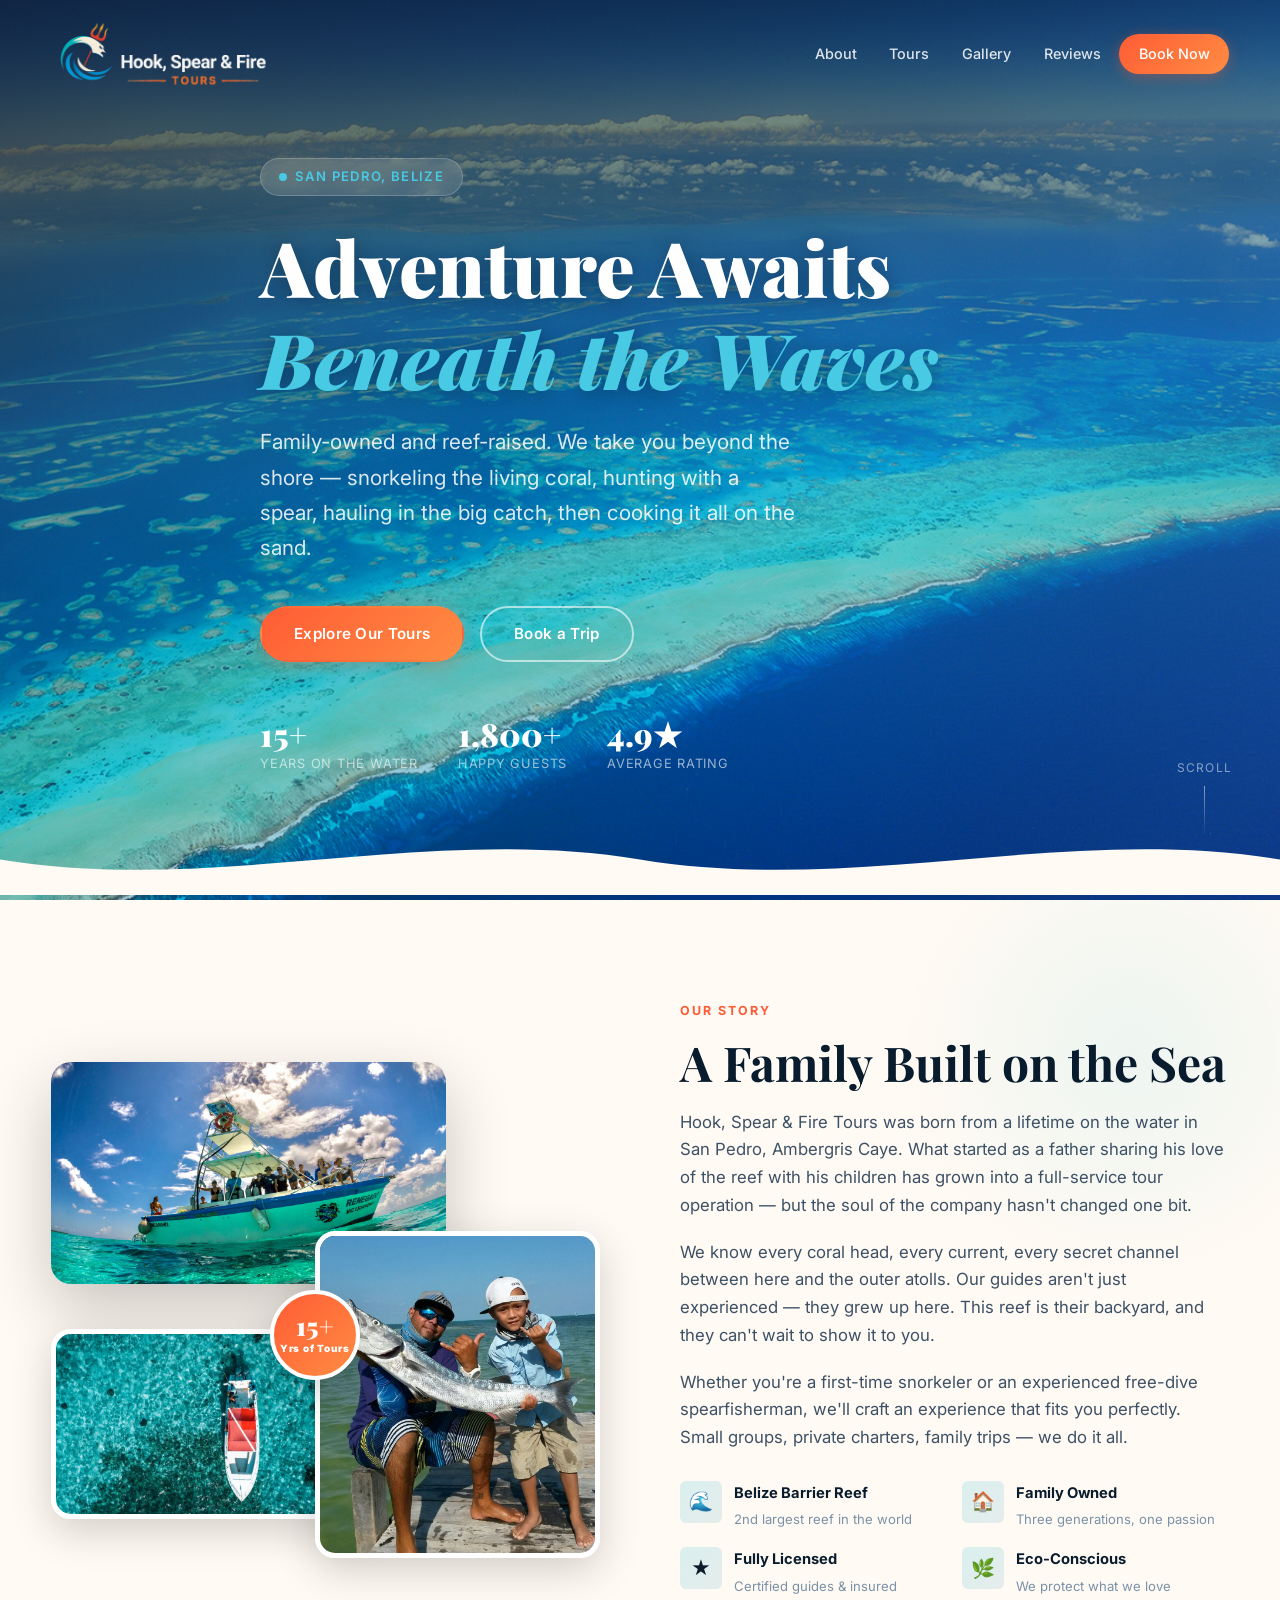
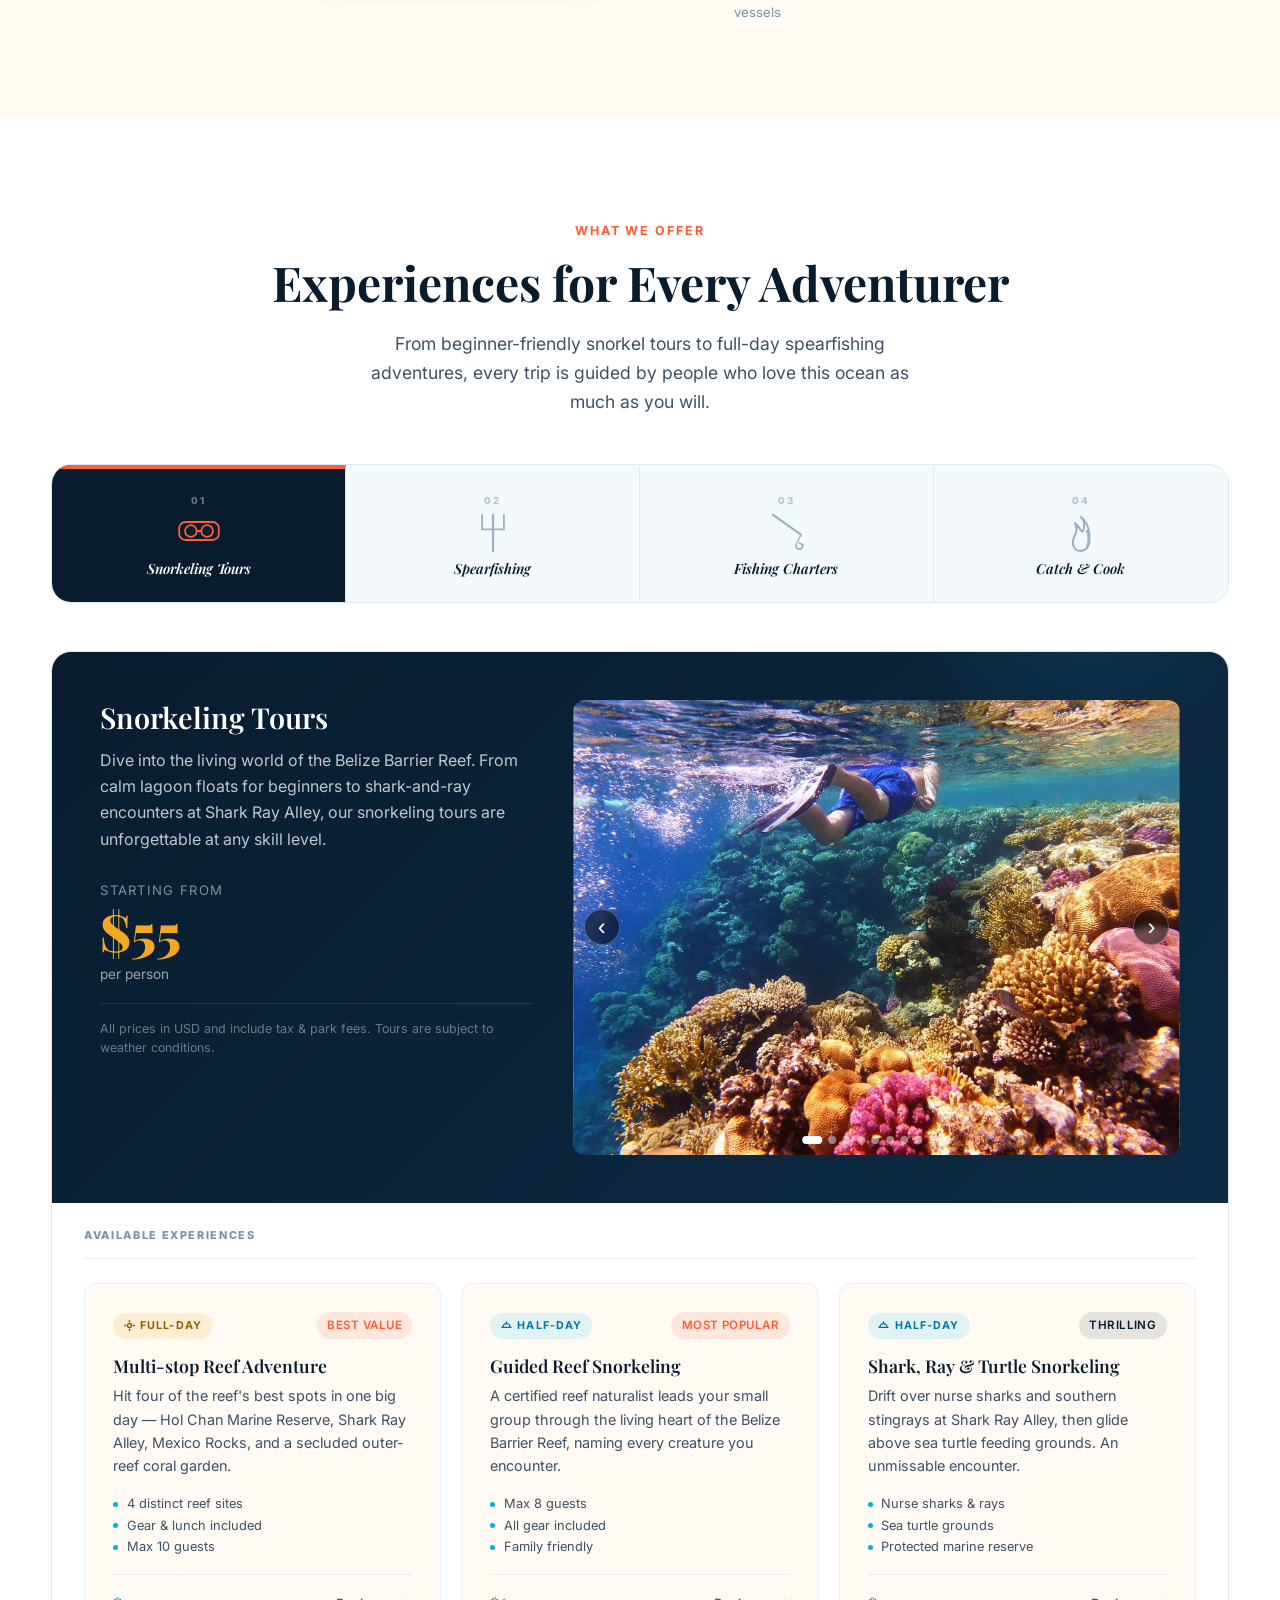
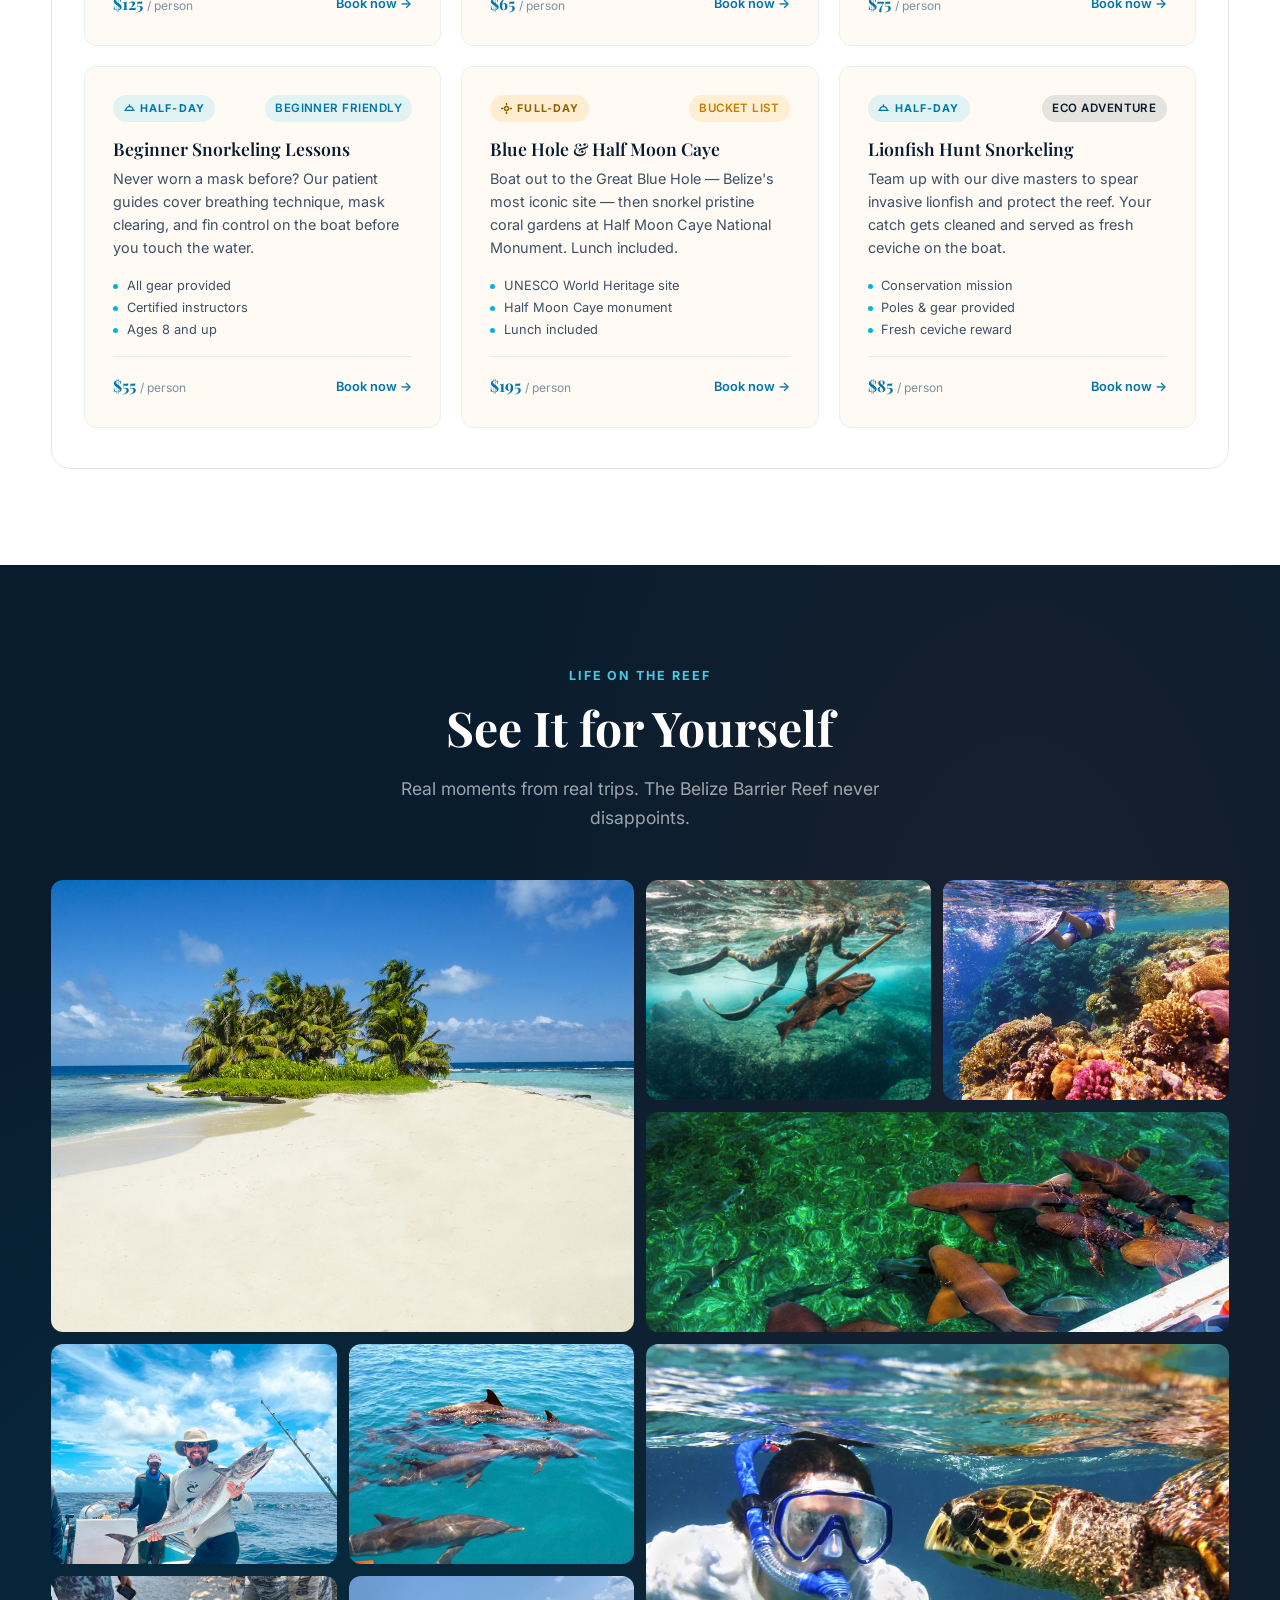
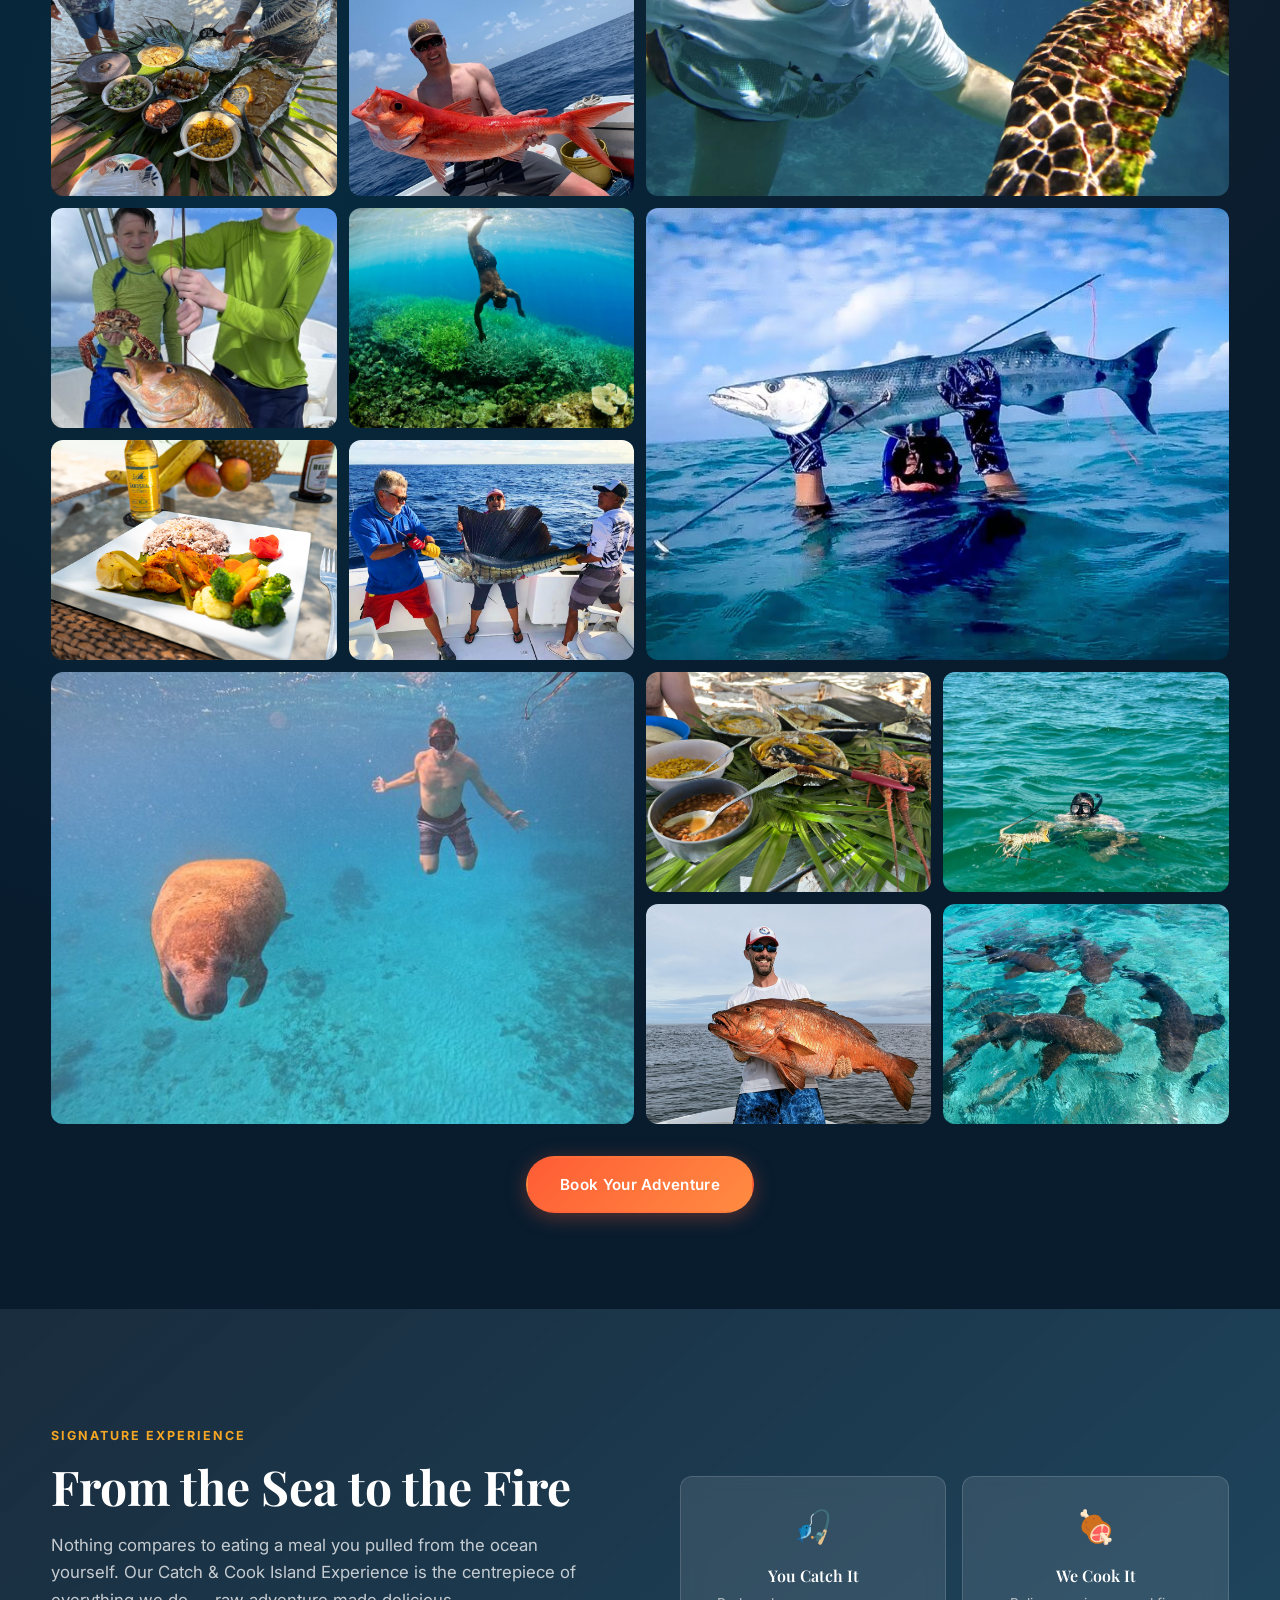
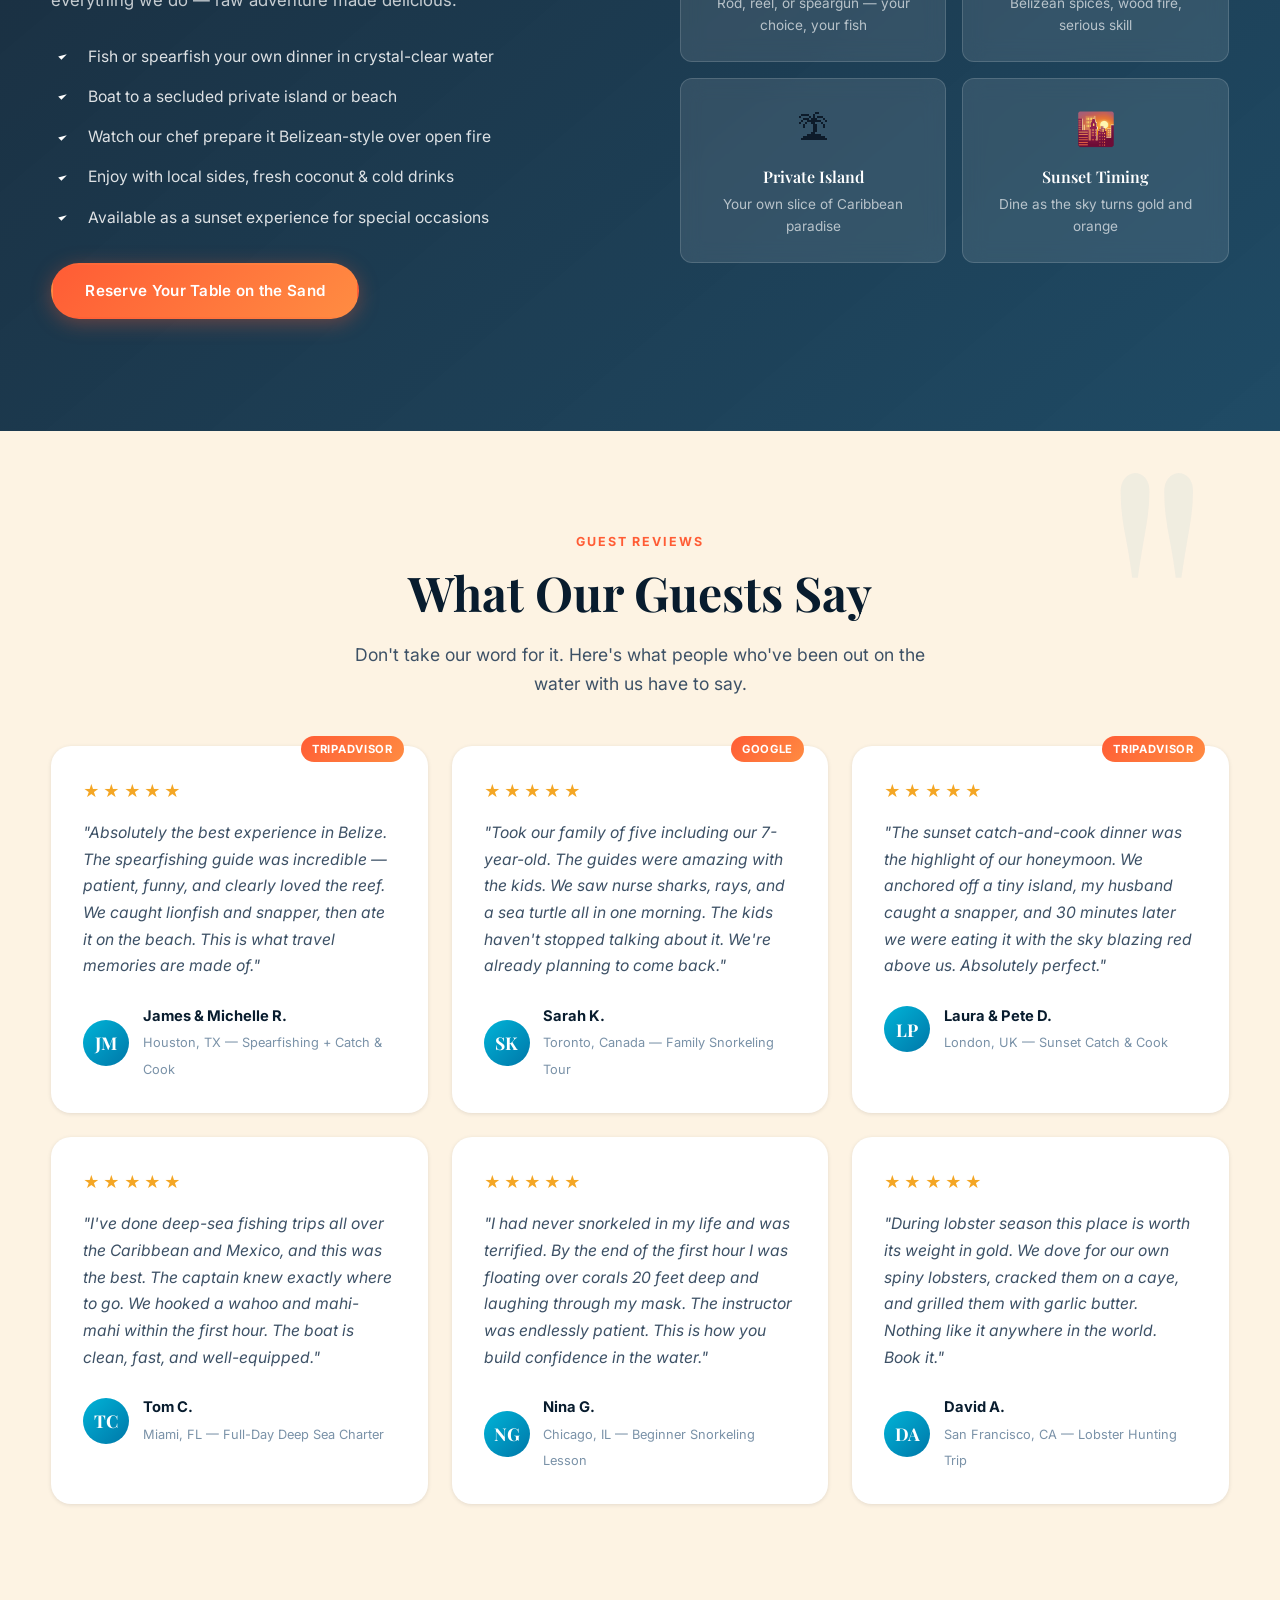
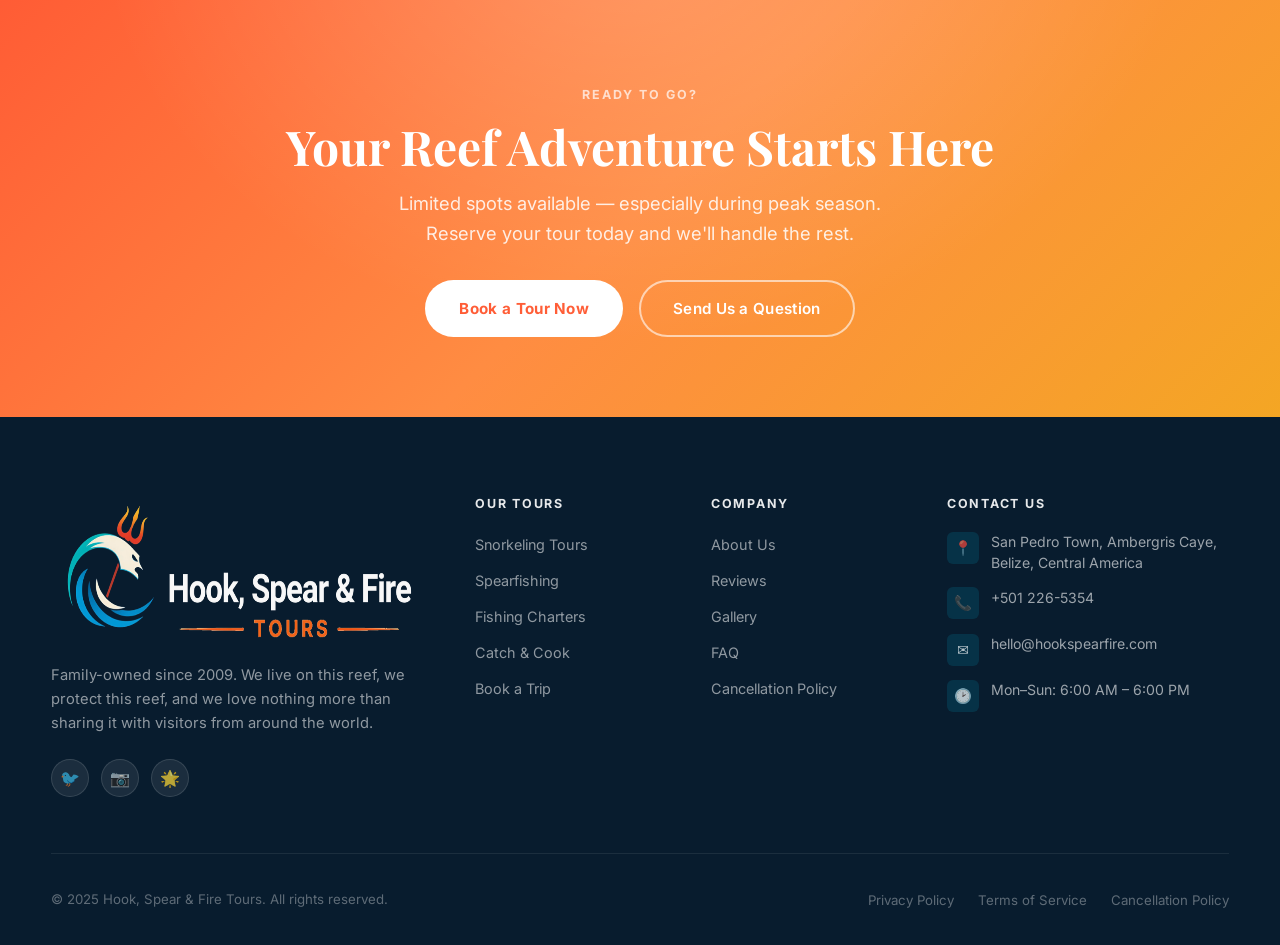
==== commit 292c0b22: "Update phone number to +501 226-5354 across all pages https://claude.ai/code/session_015AMuEry7dhnSP" ====
--- a/index.html
+++ b/index.html
@@ -1527,7 +1527,7 @@
 
         <div class="footer-contact-item">
           <div class="contact-icon">&#128222;</div>
-          <span>+501 226-XXXX</span>
+          <span>+501 226-5354</span>
         </div>
 
         <div class="footer-contact-item">
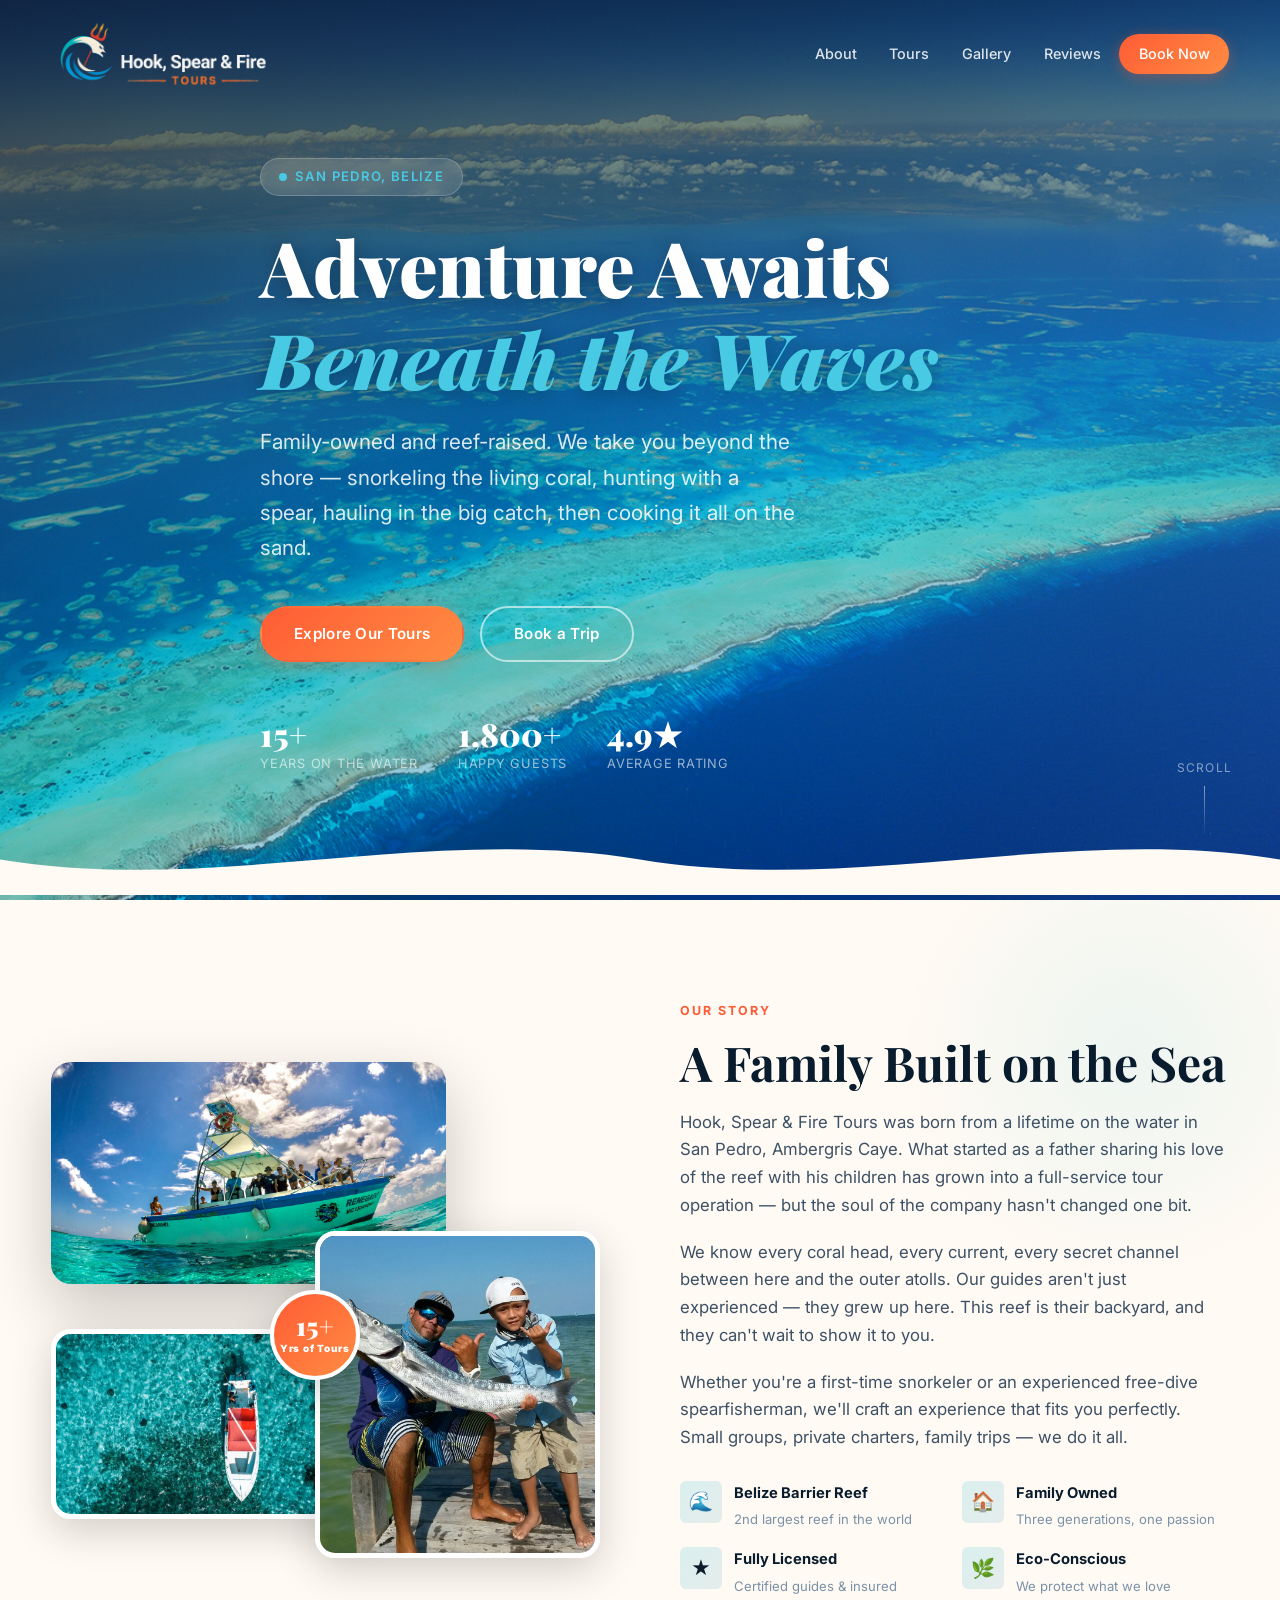
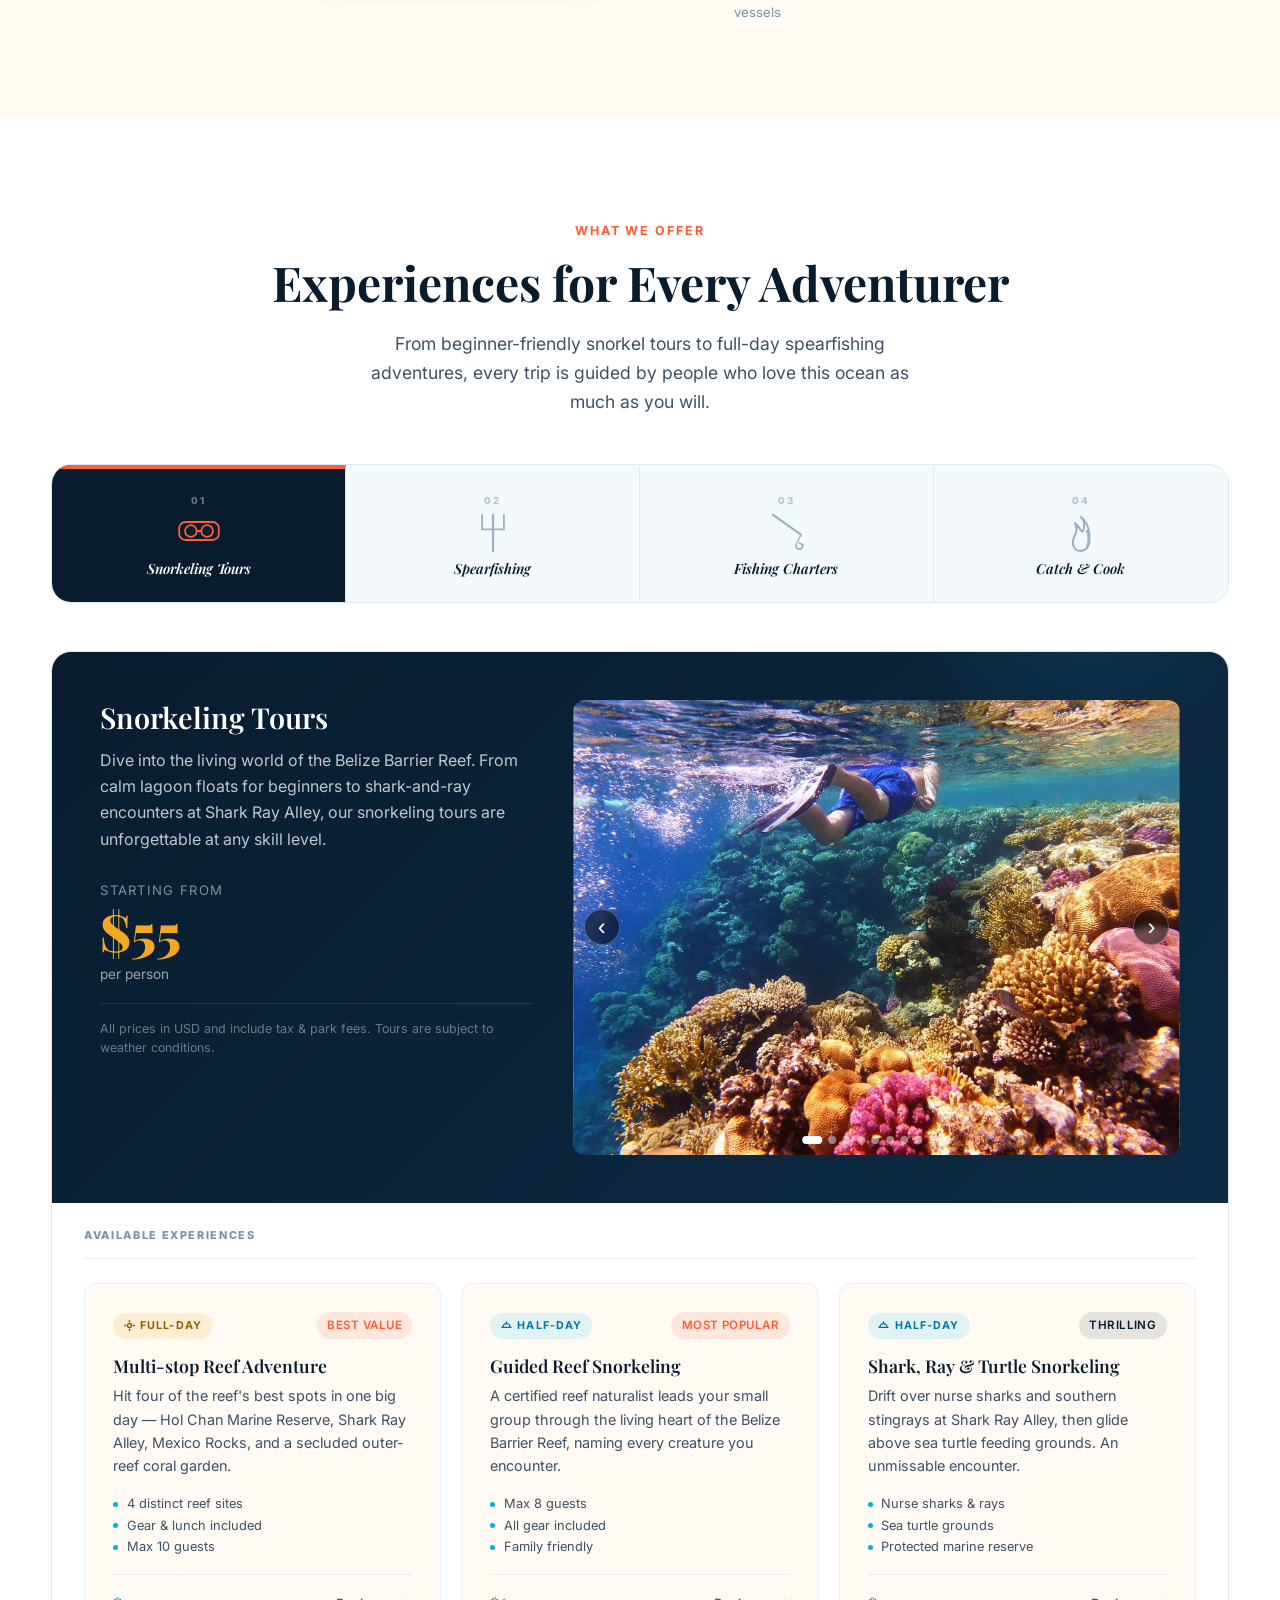
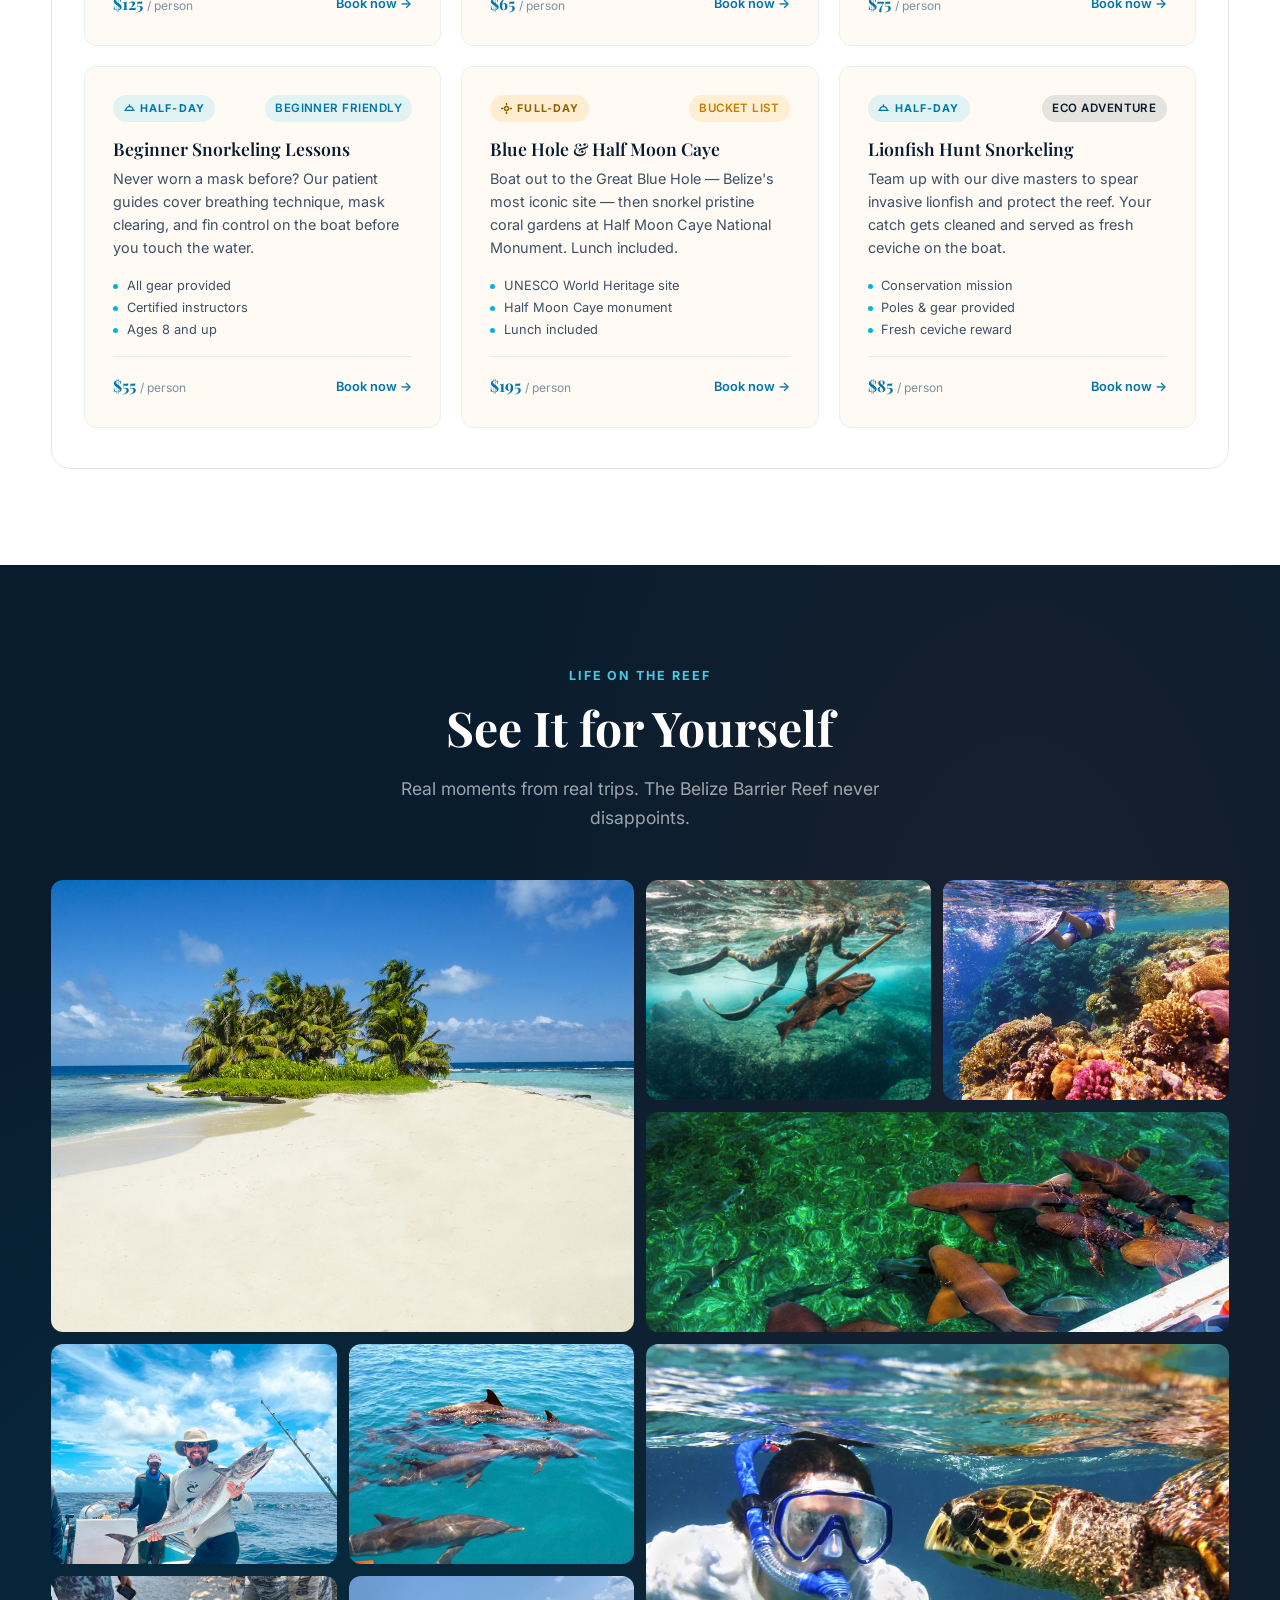
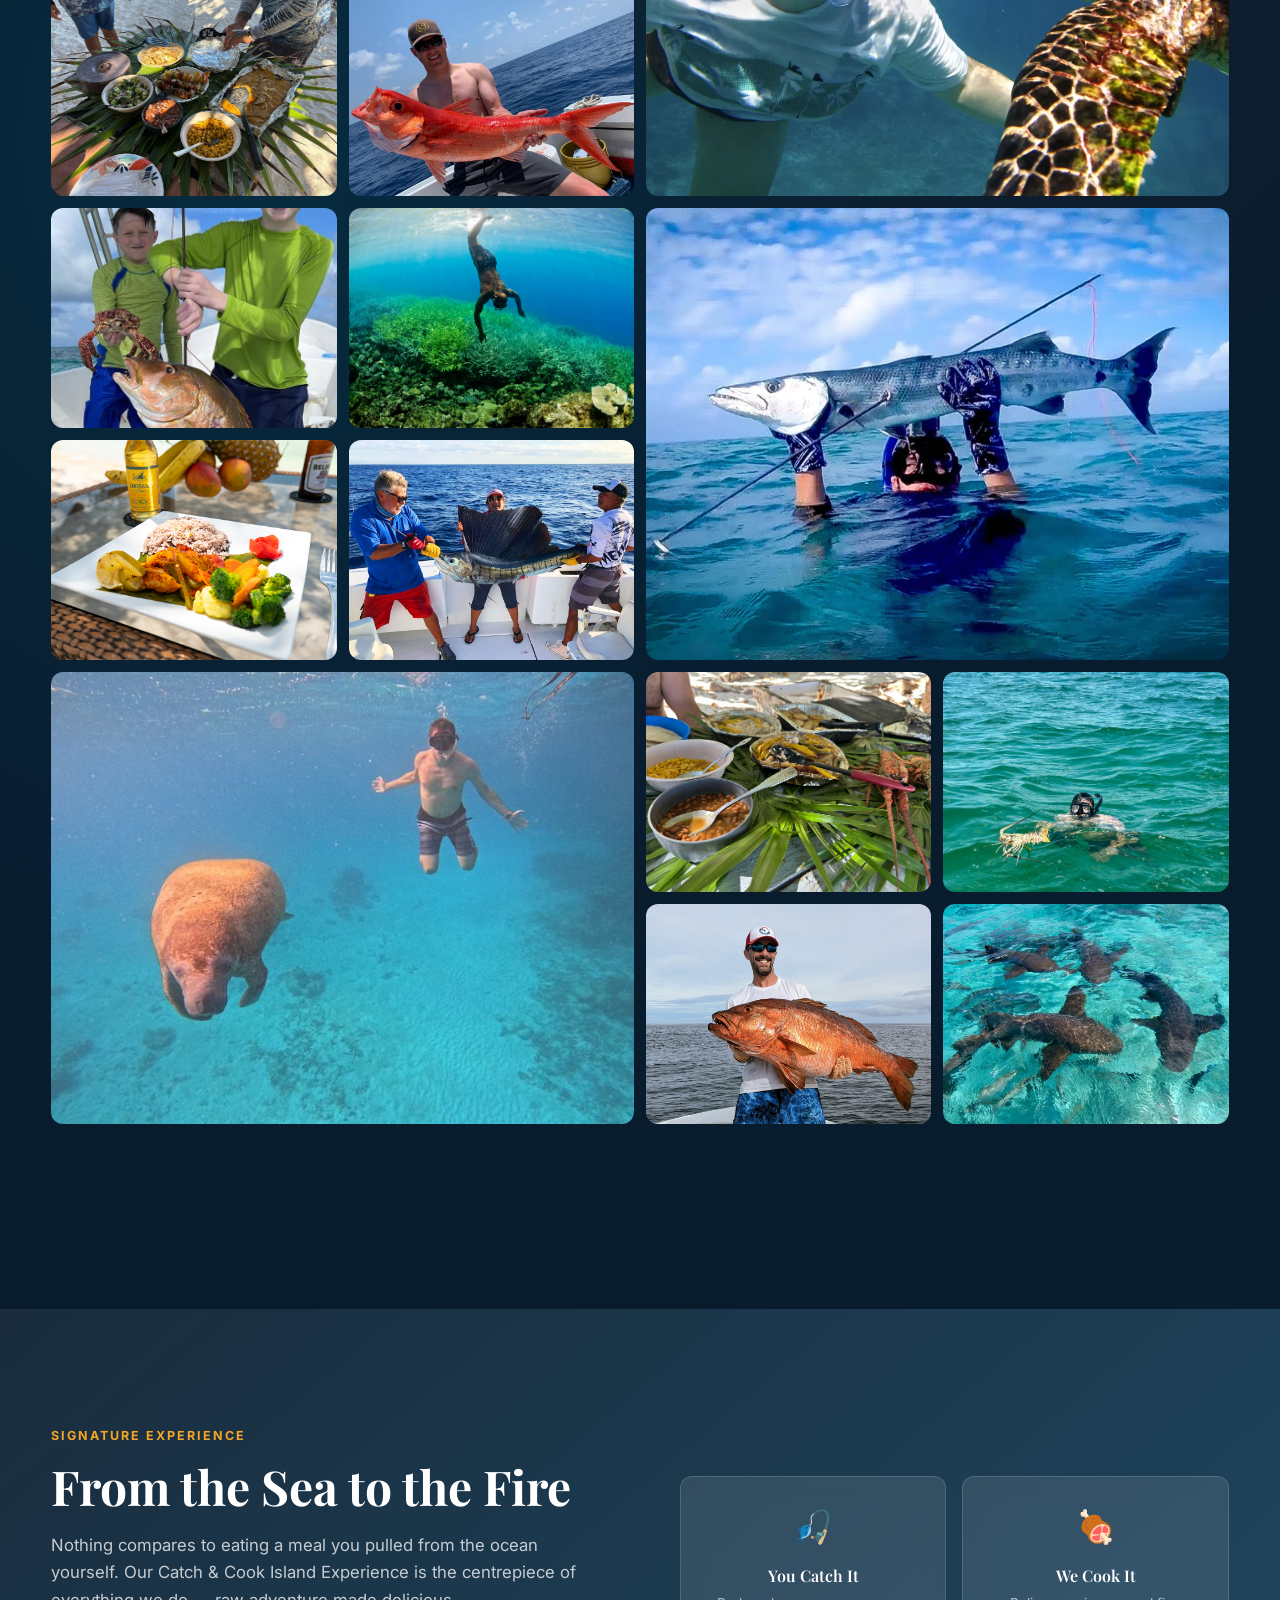
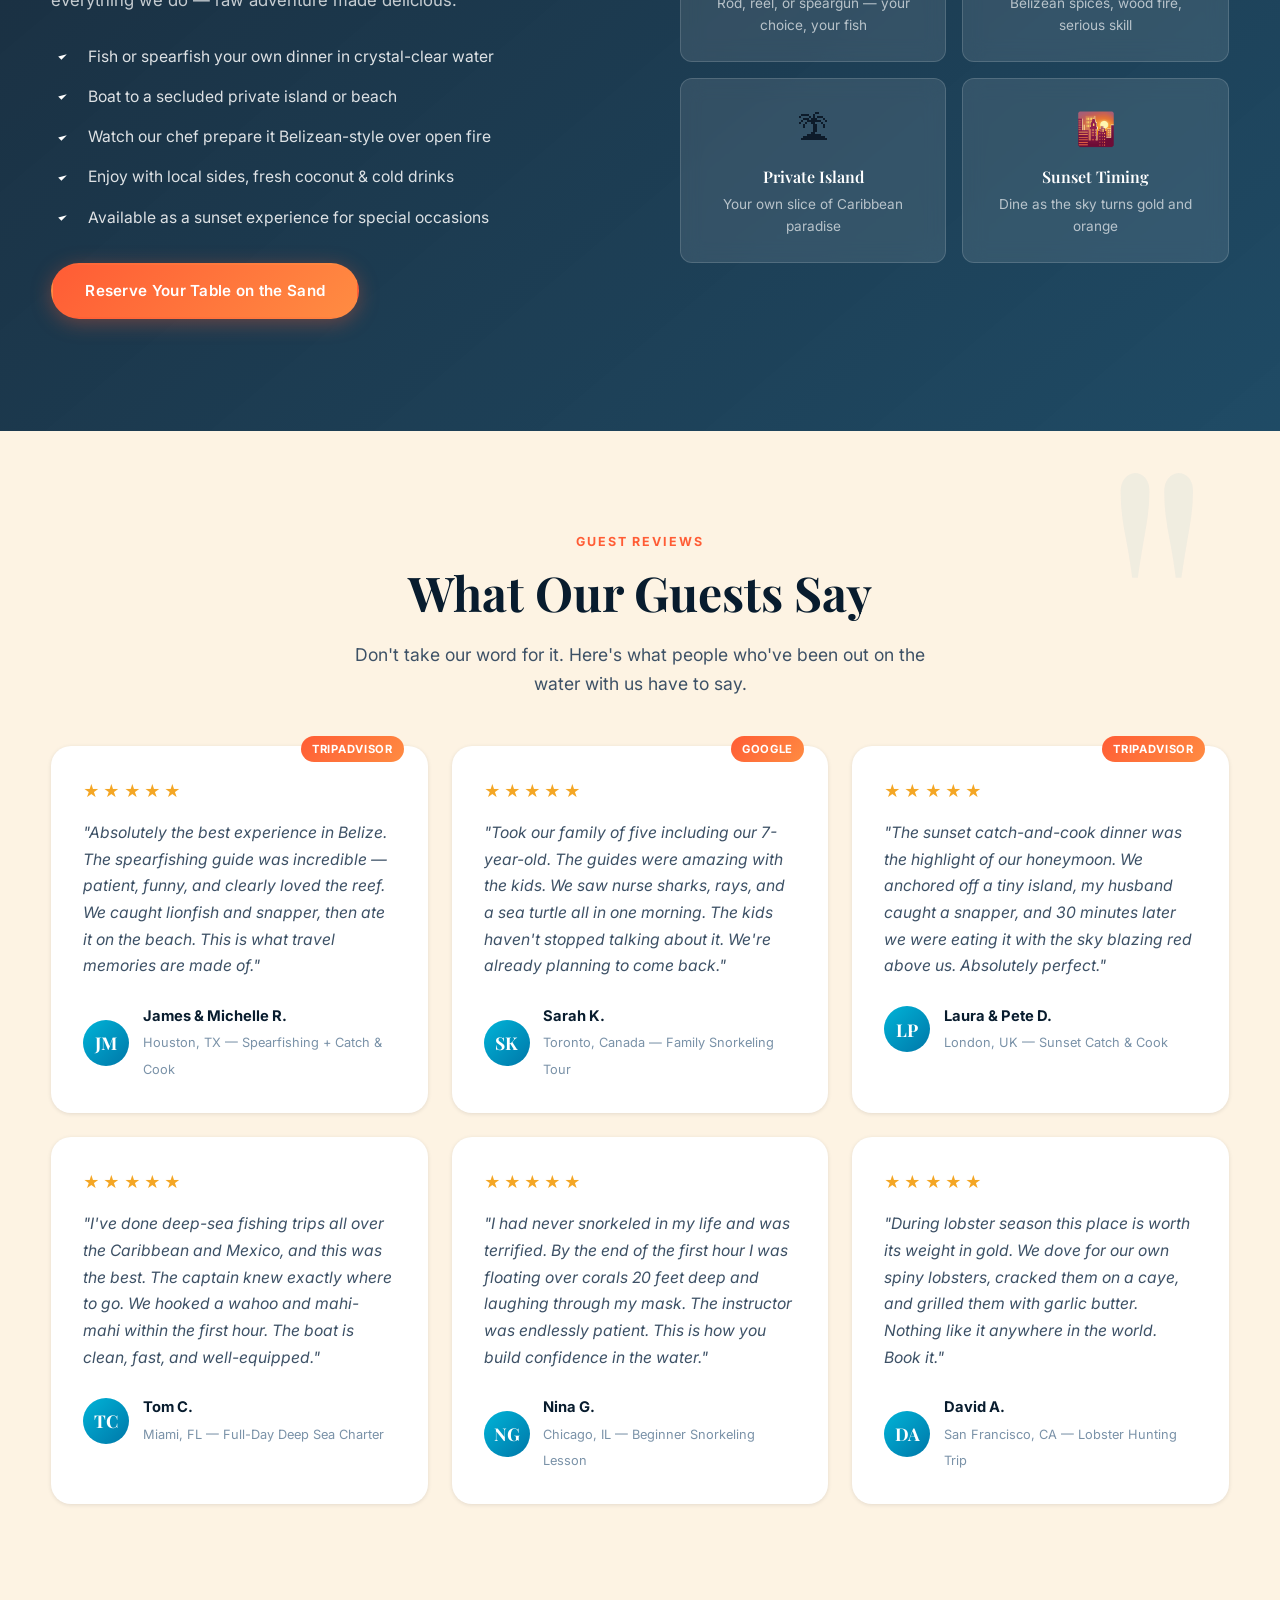
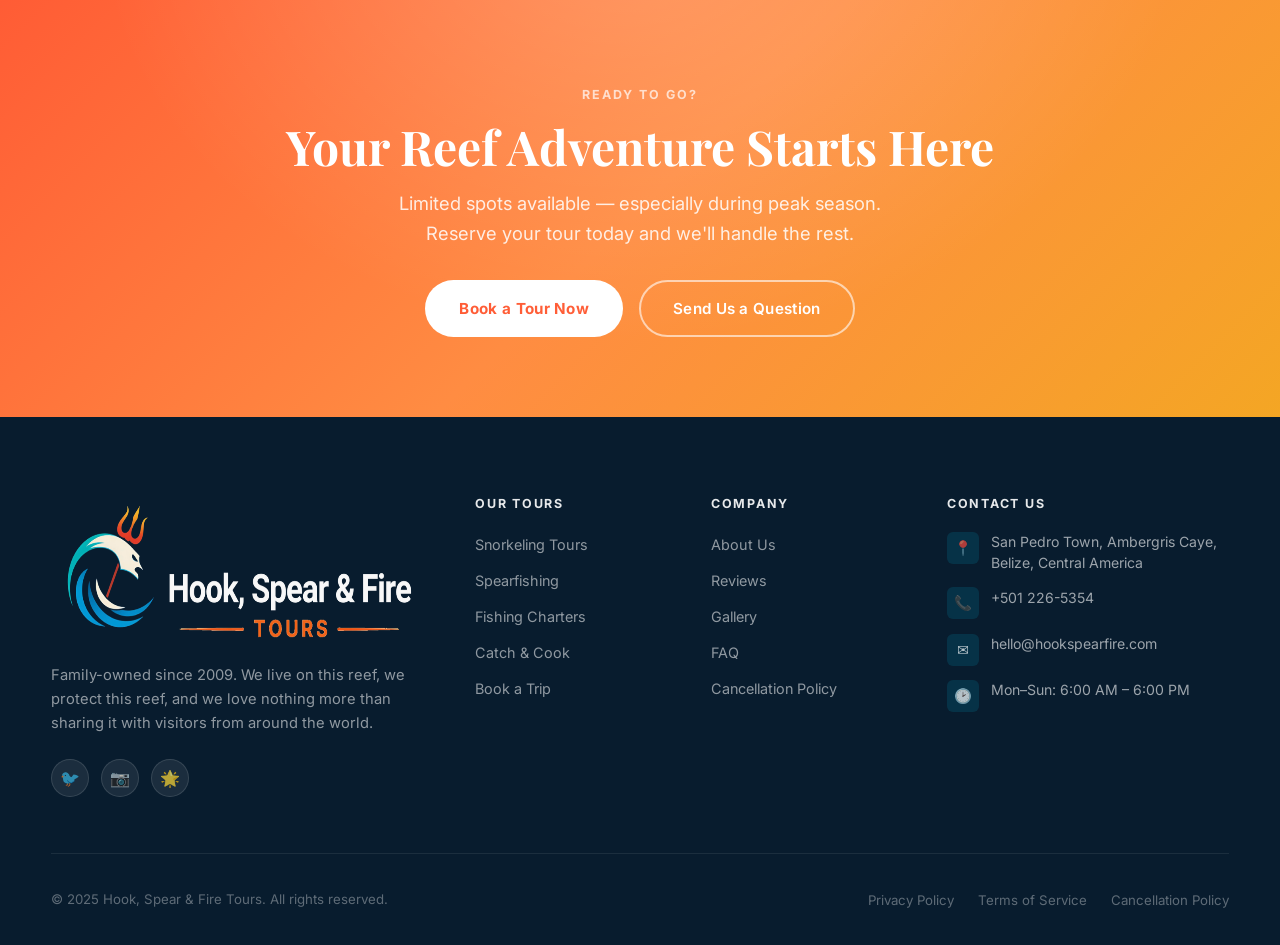
==== commit ce07f3af: "Add guest capacity limits and unify tour names across site - Enforce max guest counts per tour (8–14" ====
--- a/index.html
+++ b/index.html
@@ -587,7 +587,7 @@
             </span>
             <span class="level-badge level-intermediate">Intermediate</span>
           </div>
-          <h4>Lobster Hunt <span class="card-seasonal-note">Seasonal</span></h4>
+          <h4>Lobster Hunt Catch &amp; Cook <span class="card-seasonal-note">Seasonal</span></h4>
           <p>Caribbean spiny lobster season runs June 15 – Feb 14. Dive the reef ledges for your own lobster, then cook it fresh on the beach the same afternoon.</p>
           <div class="card-stat-strip">
             <div class="stat-item">
@@ -800,7 +800,7 @@
             </span>
             <span class="level-badge env-reef">Reef</span>
           </div>
-          <h4>Catch &amp; Cook Fishing</h4>
+          <h4>Fishing Catch &amp; Cook</h4>
           <p>Reel them in, then sit back while our guide fillets and seasons your catch for a wood-fire cooking experience right on the beach. Cold Belikin included.</p>
           <ul class="card-highlights">
             <li>Catch your own dinner</li>
